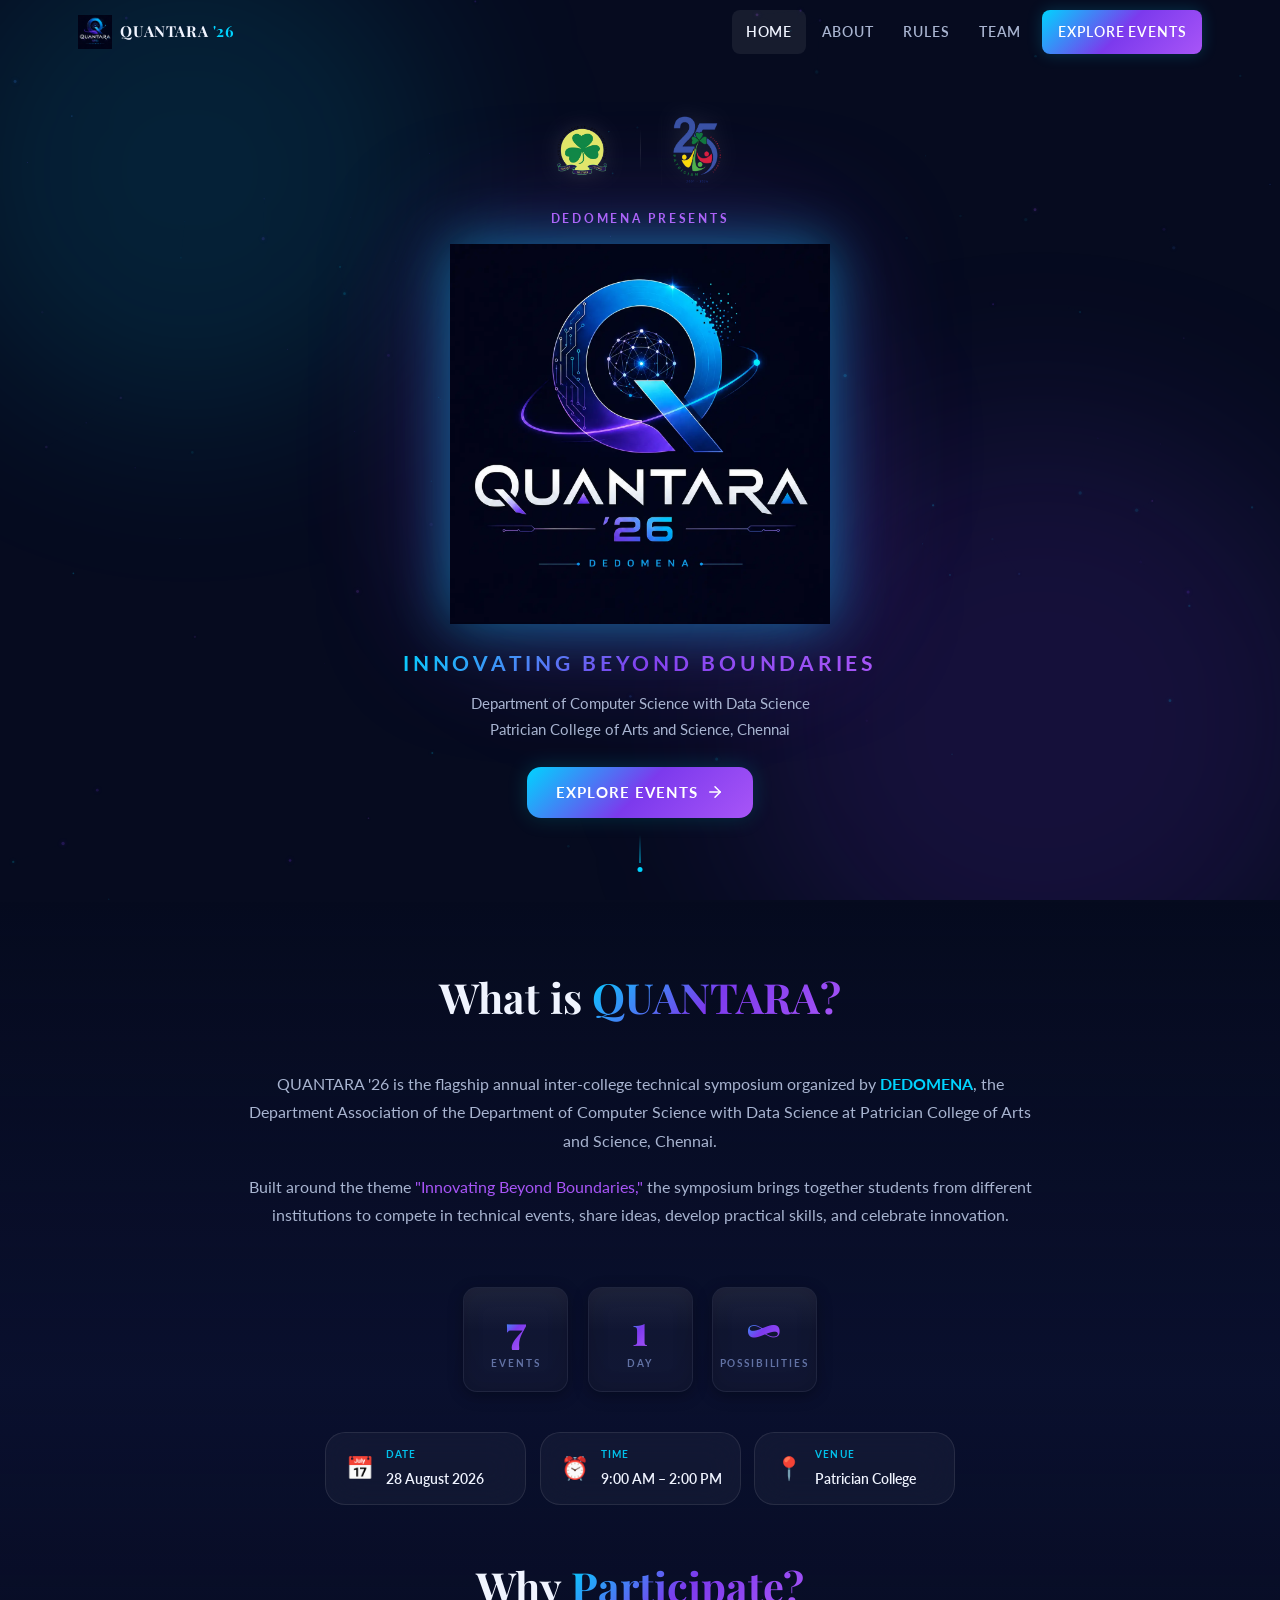
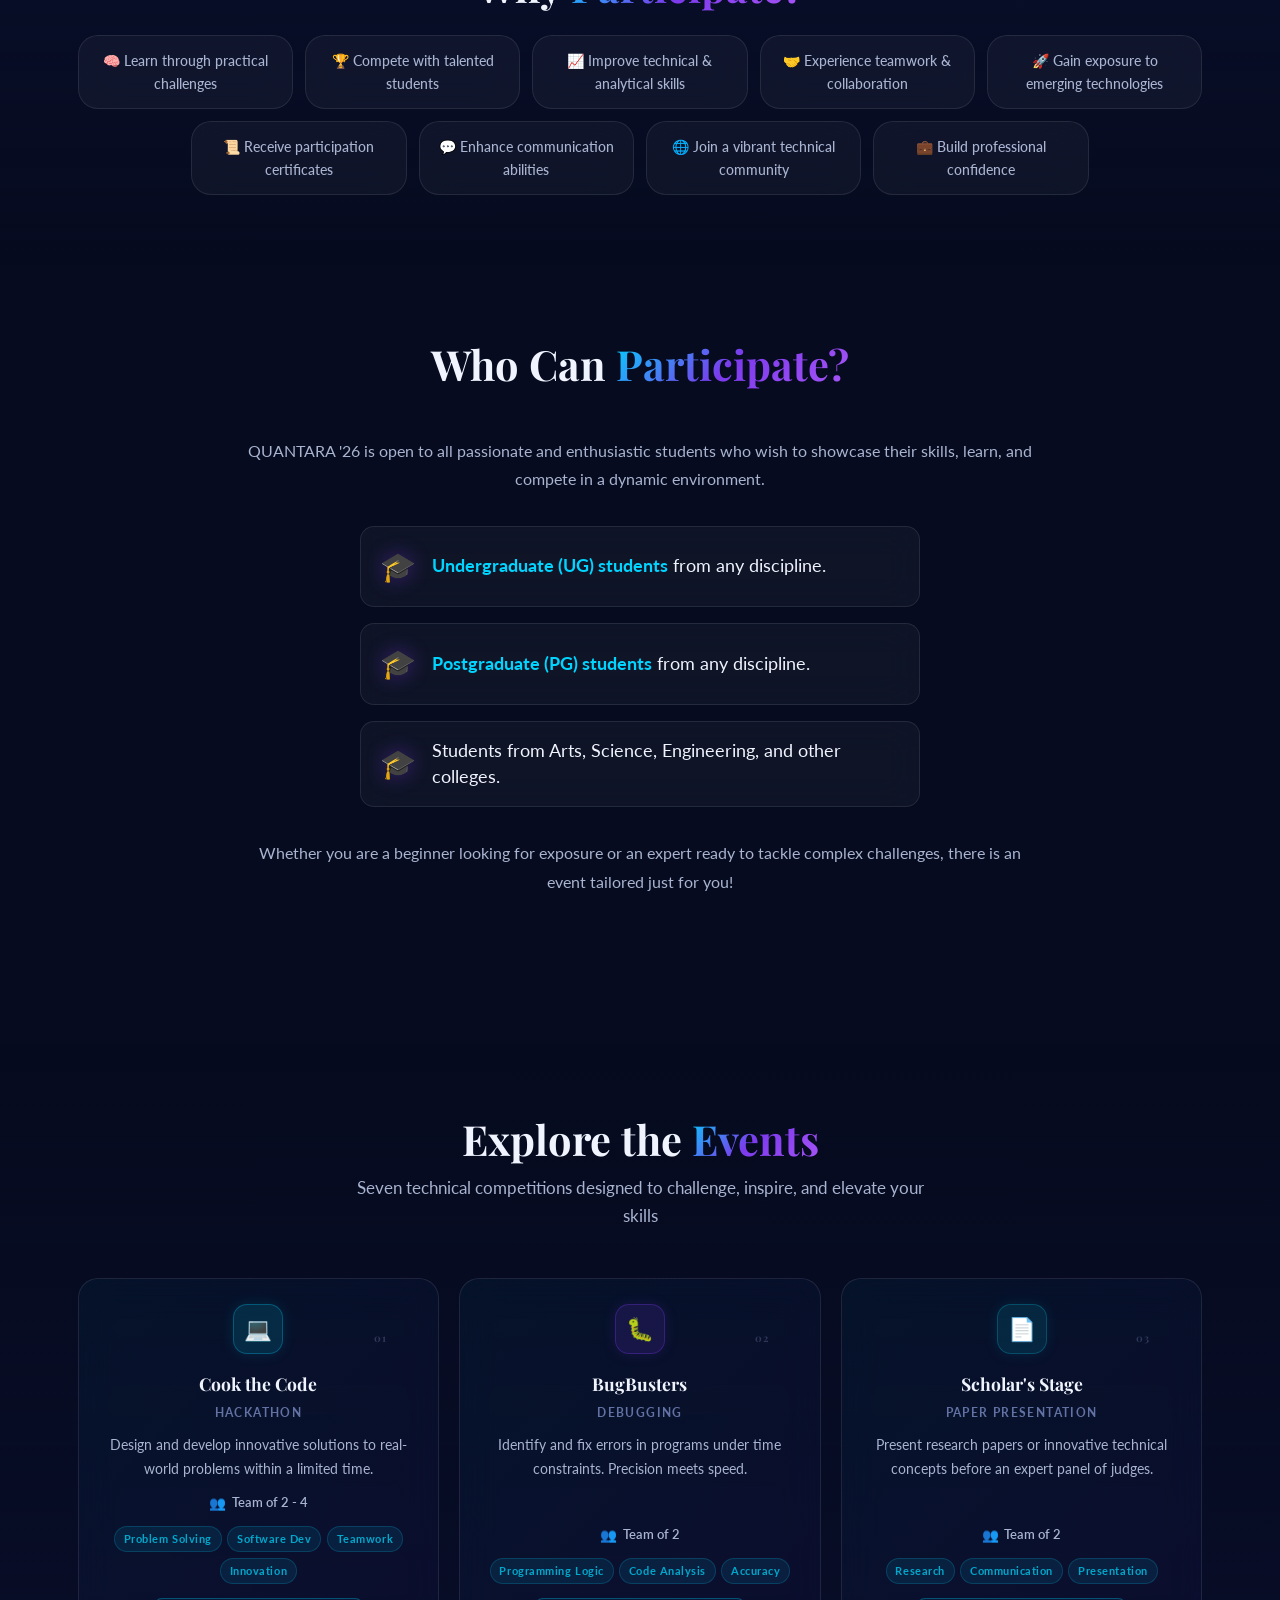
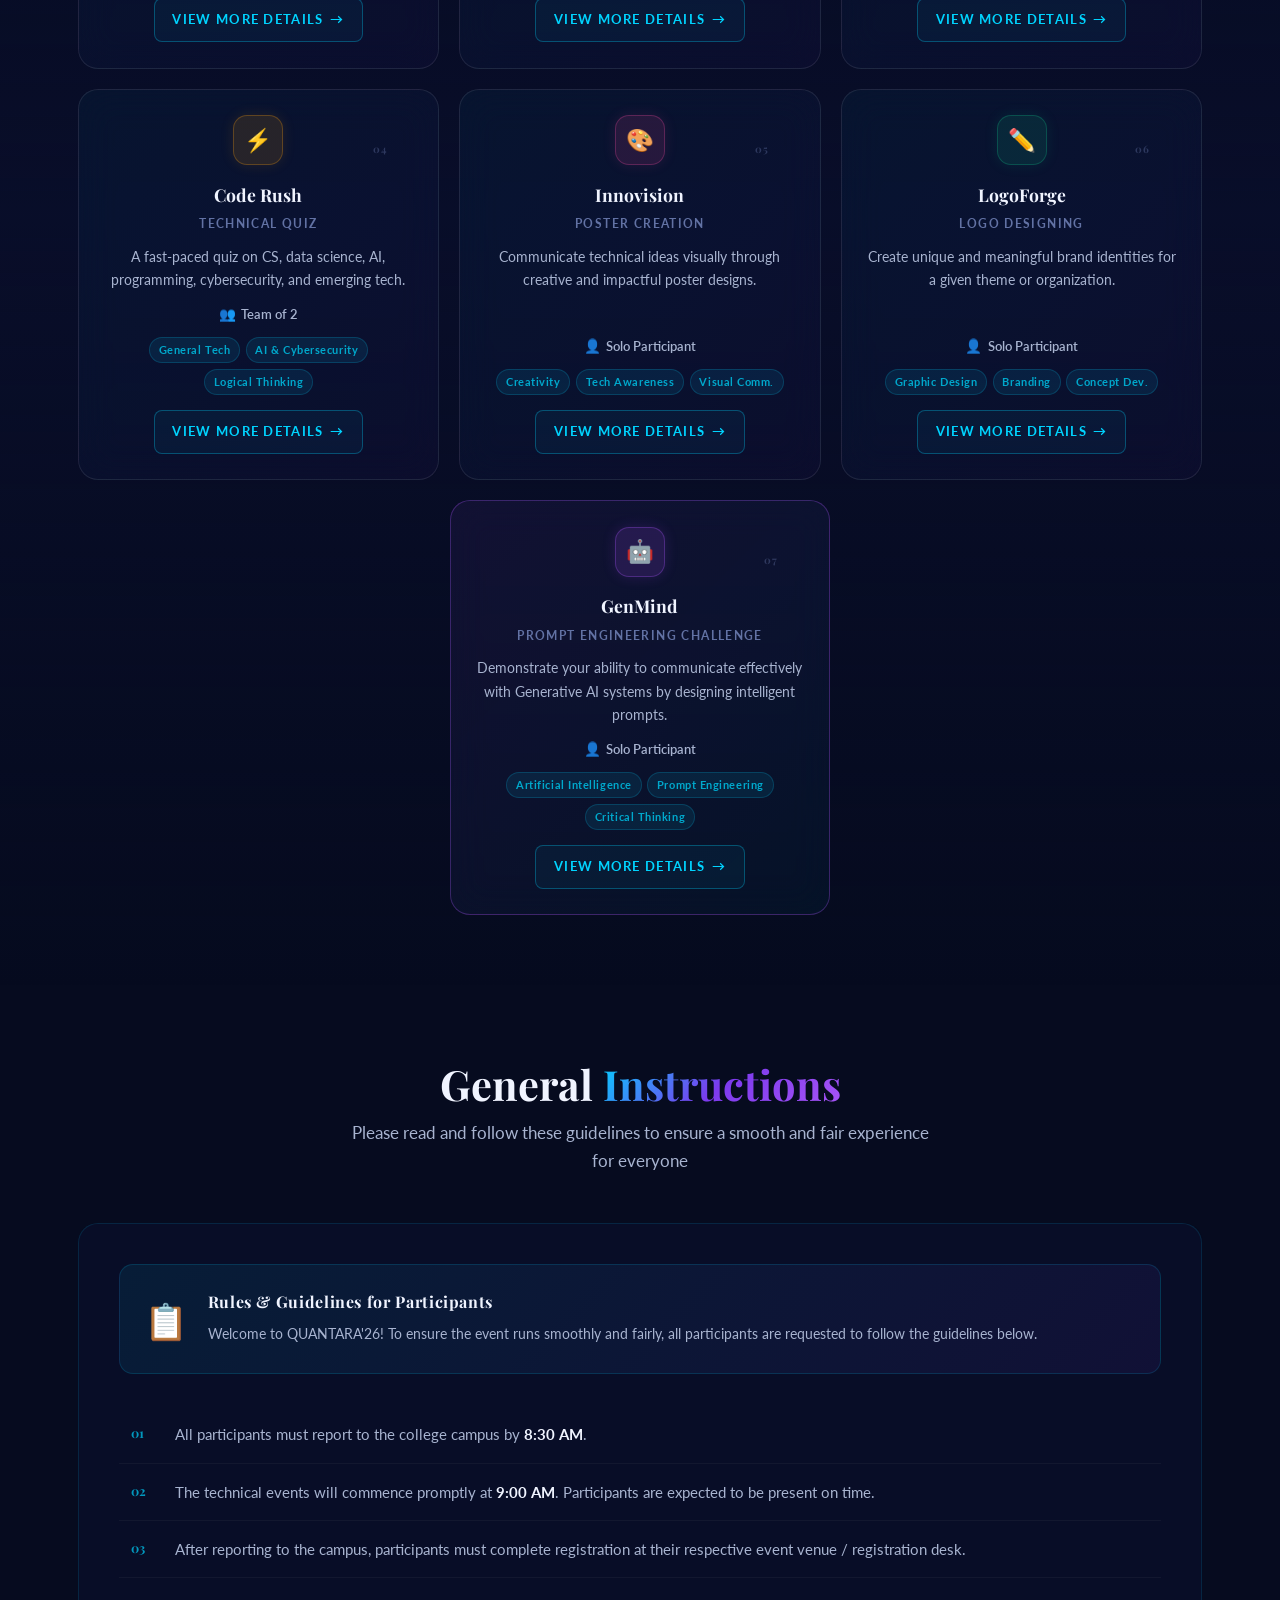
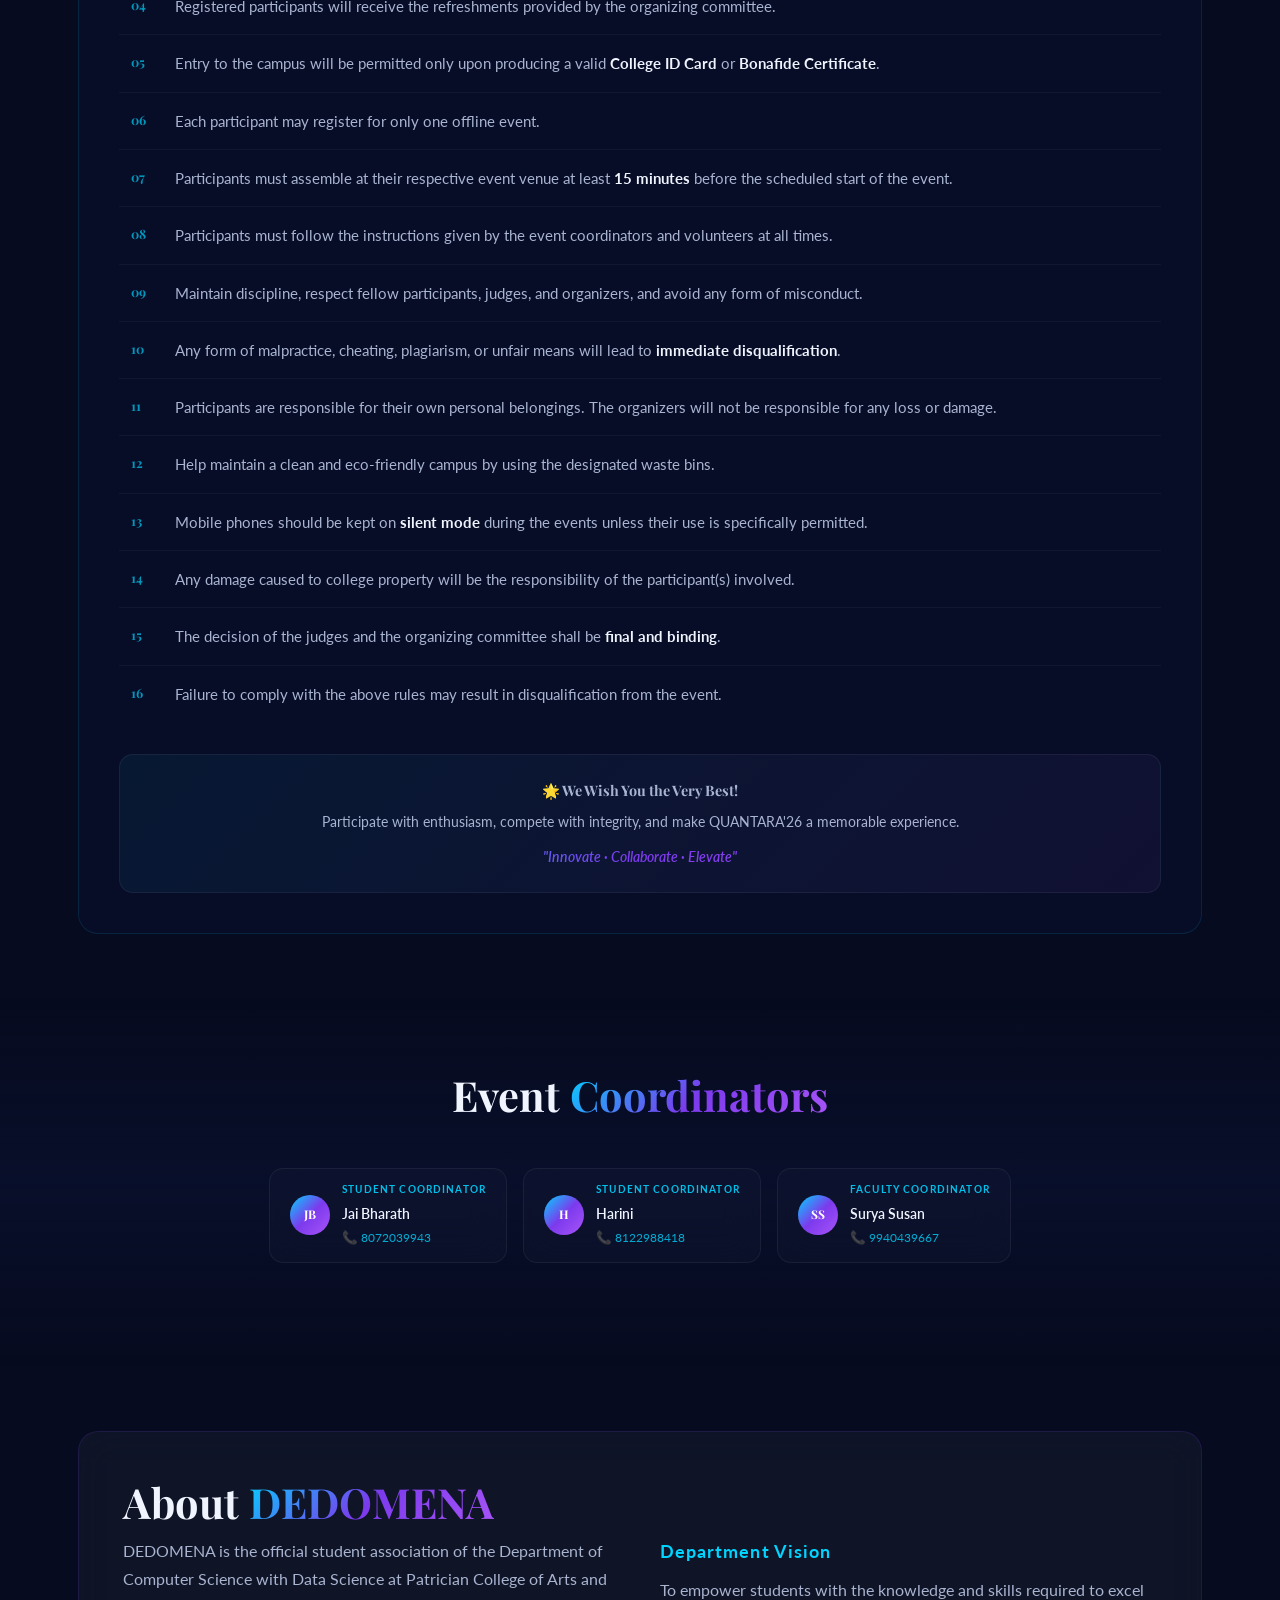
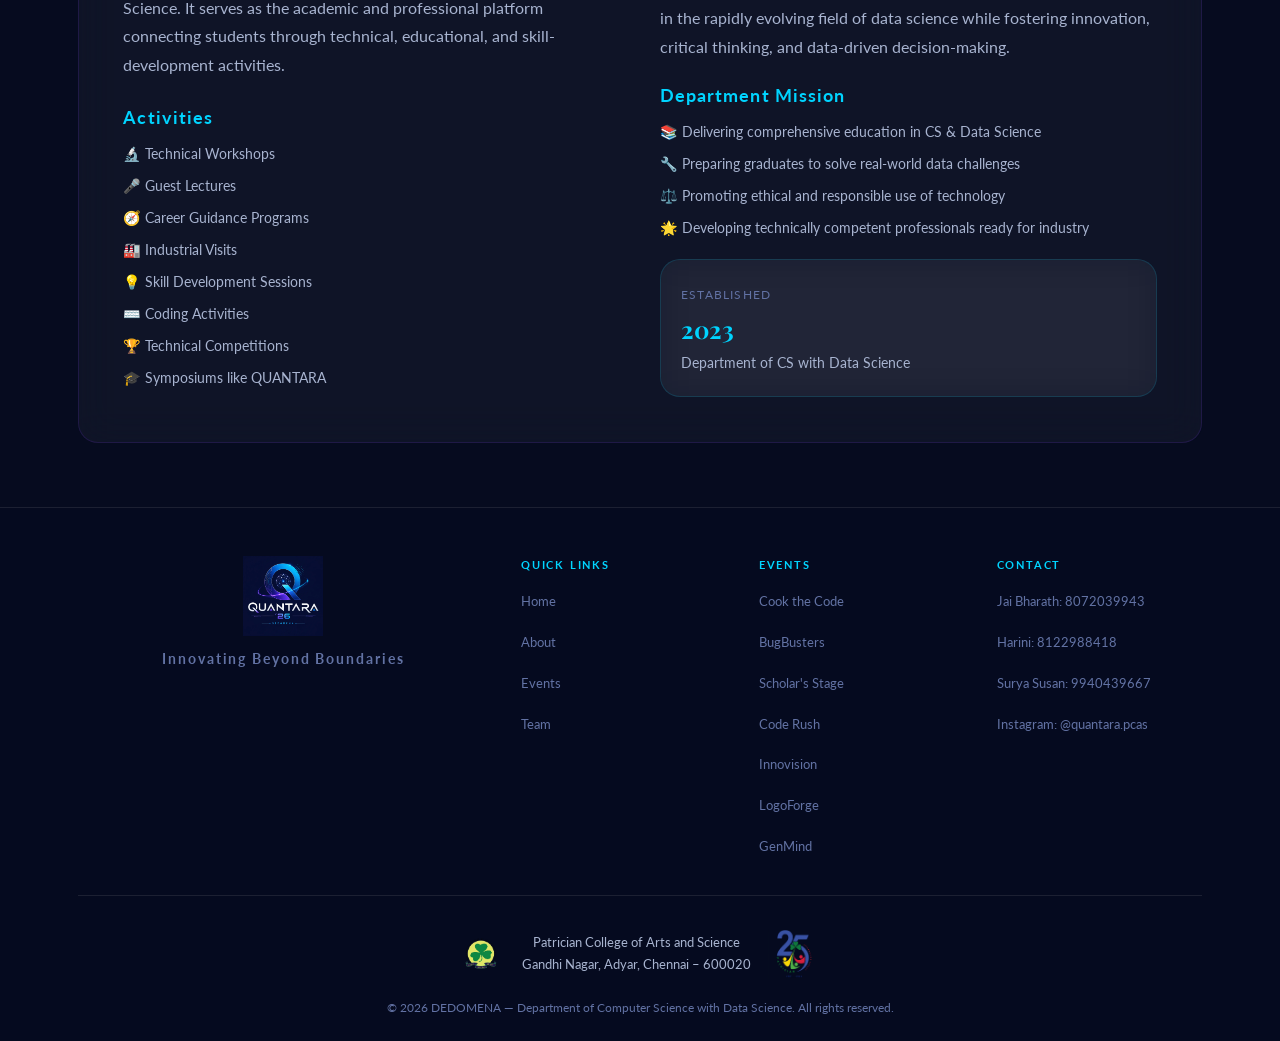
==== index.html @ 06f94eae "title updated" ====
<!DOCTYPE html>
<html lang="en">
<head>
  <meta charset="UTF-8" />
  <meta name="viewport" content="width=device-width, initial-scale=1.0" />
  <meta name="google-site-verification" content="fx8BMz5oez5cr_twXdx6aqCPkj9SNU-4wcla9HkwSNA" />
  <!-- Google tag (gtag.js) -->
  <script async src="https://www.googletagmanager.com/gtag/js?id=G-M27L7E10VC"></script>
  <script>
    window.dataLayer = window.dataLayer || [];
    function gtag(){dataLayer.push(arguments);}
    gtag('js', new Date());
    gtag('config', 'G-M27L7E10VC');
  </script>
  <title>QUANTARA '26 — Inter-College Technical Symposium | 28 Aug 2026 | Patrician College, Chennai</title>
  <meta name="description" content="QUANTARA '26 is the flagship inter-college technical symposium by DEDOMENA, Department of Computer Science with Data Science, Patrician College of Arts and Science. Register for hackathon, debugging, paper presentation, quiz, poster, logo design, and prompt engineering events." />
  <meta name="keywords" content="QUANTARA 26, DEDOMENA, Patrician College, technical symposium, hackathon, inter-college event, Chennai" />
  <meta property="og:title" content="QUANTARA '26 — Inter-College Technical Symposium | 28 Aug 2026, Chennai" />
  <meta property="og:description" content="Join the flagship inter-college technical symposium on 28 August 2026 at Patrician College, Chennai." />
  <link rel="preconnect" href="https://fonts.googleapis.com" />
  <link rel="preconnect" href="https://fonts.gstatic.com" crossorigin />
  <link href="https://fonts.googleapis.com/css2?family=Lato:wght@300;400;700&family=Playfair+Display:wght@400;500;600;700&display=swap" rel="stylesheet" />
  <link rel="icon" type="image/png" href="logos/quantara-logo.png" />
  <link rel="stylesheet" href="style.css" />
</head>
<body>

  <!-- ========== PARTICLE BACKGROUND ========== -->
  <canvas id="particleCanvas"></canvas>

  <!-- ========== NAVIGATION ========== -->
  <nav class="navbar" id="navbar">
    <div class="nav-container">
      <div class="nav-brand">
        <img src="logos/quantara-logo.webp" alt="QUANTARA '26 Logo" class="nav-logo" />
        <span class="nav-title">QUANTARA <span class="accent">'26</span></span>
      </div>
      <ul class="nav-links" id="navLinks">
        <li><a href="#home" class="nav-link active" id="nav-home">Home</a></li>
        <li><a href="#about" class="nav-link" id="nav-about">About</a></li>
        <li><a href="#general-rules" class="nav-link" id="nav-rules">Rules</a></li>
        <li><a href="#coordinators" class="nav-link" id="nav-coordinators">Team</a></li>
        <li><a href="#events" class="nav-link register-btn" id="nav-explore">Explore Events</a></li>
      </ul>
      <button class="hamburger" id="hamburger" aria-label="Toggle menu">
        <span></span><span></span><span></span>
      </button>
    </div>
  </nav>

  <!-- ========== HERO SECTION ========== -->
  <section class="hero" id="home">
    <div class="hero-glow g1" aria-hidden="true"></div>
    <div class="hero-glow g2" aria-hidden="true"></div>
    <div class="hero-glow g3" aria-hidden="true"></div>

    <div class="hero-content">
      <div class="hero-logos">
        <img src="logos/patrician-logo.webp" alt="Patrician College Logo" class="hero-college-logo" />
        <div class="hero-divider-v"></div>
        <img src="logos/25-years.webp" alt="25 Years Celebrating Legacy" class="hero-anni-logo" />
      </div>

      <div class="hero-badge">DEDOMENA presents</div>

      <div class="hero-main-logo">
        <img src="logos/quantara-logo.webp" alt="QUANTARA '26" class="hero-quantara-logo" />
      </div>

      <p class="hero-tagline">Innovating Beyond Boundaries</p>
      <p class="hero-subtitle">Department of Computer Science with Data Science<br />Patrician College of Arts and Science, Chennai</p>

      <div class="hero-countdown" id="heroCountdown">
        <div class="cd-box">
          <span class="cd-val" id="cdDays">00</span>
          <span class="cd-label">Days</span>
        </div>
        <div class="cd-box">
          <span class="cd-val" id="cdHours">00</span>
          <span class="cd-label">Hours</span>
        </div>
        <div class="cd-box">
          <span class="cd-val" id="cdMinutes">00</span>
          <span class="cd-label">Minutes</span>
        </div>
        <div class="cd-box">
          <span class="cd-val" id="cdSeconds">00</span>
          <span class="cd-label">Seconds</span>
        </div>
      </div>

      <div class="hero-actions">
        <a href="#events" class="btn btn-primary" id="explore-events-btn">
          <span>Explore Events</span>
          <svg xmlns="http://www.w3.org/2000/svg" width="18" height="18" viewBox="0 0 24 24" fill="none" stroke="currentColor" stroke-width="2" stroke-linecap="round" stroke-linejoin="round"><path d="M5 12h14"/><path d="m12 5 7 7-7 7"/></svg>
        </a>
      </div>
    </div>

    <div class="scroll-indicator" aria-hidden="true">
      <div class="scroll-line"></div>
      <div class="scroll-dot"></div>
    </div>
  </section>

  <!-- ========== ABOUT SECTION ========== -->
  <section class="section about-section" id="about">
    <div class="container">
      <div class="section-header">

        <h2 class="section-title">What is <span class="gradient-text">QUANTARA?</span></h2>
      </div>

      <div class="about-grid">
        <div class="about-text">
          <p class="about-para">
            QUANTARA '26 is the flagship annual inter-college technical symposium organized by <strong>DEDOMENA</strong>, the Department Association of the Department of Computer Science with Data Science at Patrician College of Arts and Science, Chennai.
          </p>
          <p class="about-para">
            Built around the theme <em>"Innovating Beyond Boundaries,"</em> the symposium brings together students from different institutions to compete in technical events, share ideas, develop practical skills, and celebrate innovation.
          </p>
        </div>

        <!-- Stats — spans full width on desktop, sits between text & cards on mobile -->
        <div class="about-highlights">
          <div class="highlight-item">
            <span class="highlight-number">7</span>
            <span class="highlight-label">Events</span>
          </div>
          <div class="highlight-item">
            <span class="highlight-number">1</span>
            <span class="highlight-label">Day</span>
          </div>
          <div class="highlight-item">
            <span class="highlight-number">∞</span>
            <span class="highlight-label">Possibilities</span>
          </div>
        </div>

        <div class="about-cards">
          <div class="info-card glass-card">
            <div class="info-icon">📅</div>
            <div class="info-content">
              <span class="info-label">Date</span>
              <span class="info-value">28 August 2026</span>
            </div>
          </div>
          <div class="info-card glass-card">
            <div class="info-icon">⏰</div>
            <div class="info-content">
              <span class="info-label">Time</span>
              <span class="info-value">9:00 AM – 2:00 PM</span>
            </div>
          </div>
          <a href="https://maps.google.com/maps?q=Patrician%20College%20of%20Arts%20and%20Science,%20Chennai" target="_blank" rel="noopener noreferrer" class="info-card glass-card" style="text-decoration: none;">
            <div class="info-icon">📍</div>
            <div class="info-content">
              <span class="info-label">Venue</span>
              <span class="info-value">Patrician College</span>
            </div>
          </a>

        </div>
      </div>

      <!-- Why Participate -->

      <div class="why-participate">
        <h3 class="section-title" style="text-align:center;margin-bottom:1.5rem;">Why <span class="gradient-text">Participate?</span></h3>
        <div class="why-grid">
          <div class="why-item glass-card">🧠 Learn through practical challenges</div>
          <div class="why-item glass-card">🏆 Compete with talented students</div>
          <div class="why-item glass-card">📈 Improve technical &amp; analytical skills</div>
          <div class="why-item glass-card">🤝 Experience teamwork &amp; collaboration</div>
          <div class="why-item glass-card">🚀 Gain exposure to emerging technologies</div>
          <div class="why-item glass-card">📜 Receive participation certificates</div>
          <div class="why-item glass-card">💬 Enhance communication abilities</div>
          <div class="why-item glass-card">🌐 Join a vibrant technical community</div>
          <div class="why-item glass-card">💼 Build professional confidence</div>
        </div>
      </div>

    </div>
  </section>

  <!-- ========== ELIGIBILITY SECTION ========== -->
  <section class="section eligibility-section" id="eligibility">
    <div class="container">
      <div class="section-header">
        <h2 class="section-title">Who Can <span class="gradient-text">Participate?</span></h2>
      </div>
      <div class="about-grid">
        <div class="about-text">
          <p class="about-para">
            QUANTARA '26 is open to all passionate and enthusiastic students who wish to showcase their skills, learn, and compete in a dynamic environment.
          </p>
          <div class="eligibility-box-list">
            <div class="glass-card eligibility-box">
              <span class="eligibility-box-icon">🎓</span> 
              <div class="eligibility-box-text"><strong>Undergraduate (UG) students</strong> from any discipline.</div>
            </div>
            <div class="glass-card eligibility-box">
              <span class="eligibility-box-icon">🎓</span> 
              <div class="eligibility-box-text"><strong>Postgraduate (PG) students</strong> from any discipline.</div>
            </div>
            <div class="glass-card eligibility-box">
              <span class="eligibility-box-icon">🎓</span> 
              <div class="eligibility-box-text">Students from Arts, Science, Engineering, and other colleges.</div>
            </div>
          </div>
          <p class="about-para">
            Whether you are a beginner looking for exposure or an expert ready to tackle complex challenges, there is an event tailored just for you!
          </p>
        </div>
      </div>
    </div>
  </section>

  <!-- ========== EVENTS SECTION ========== -->
  <section class="section events-section" id="events">
    <div class="container">
      <div class="section-header">

        <h2 class="section-title">Explore the <span class="gradient-text">Events</span></h2>
        <p class="section-desc">Seven technical competitions designed to challenge, inspire, and elevate your skills</p>
      </div>

      <div class="events-grid">

        <!-- Event 1: Cook the Code -->
        <div class="event-card glass-card" id="event-hackathon">
          <div class="event-card-top">
            <div class="event-icon-wrap" style="background:rgba(0,212,255,0.13);border:1px solid rgba(0,212,255,0.28);box-shadow:0 0 14px rgba(0,212,255,0.12);">
              <span class="event-icon">💻</span>
            </div>
            <div class="event-number">01</div>
          </div>
          <h3 class="event-title">Cook the Code</h3>
          <p class="event-subtitle">Hackathon</p>
          <p class="event-desc">Design and develop innovative solutions to real-world problems within a limited time.</p>
          <div class="event-meta">
            <div class="event-team">
              <span class="meta-icon">👥</span>
              <span>Team of 2 - 4</span>
            </div>
          </div>
          <div class="event-focus">
            <span class="focus-tag">Problem Solving</span>
            <span class="focus-tag">Software Dev</span>
            <span class="focus-tag">Teamwork</span>
            <span class="focus-tag">Innovation</span>
          </div>
          <a href="Events/hackathon.html" class="event-register-btn">
            View more details <span>→</span>
          </a>
        </div>

        <!-- Event 2: BugBusters -->
        <div class="event-card glass-card" id="event-debugging">
          <div class="event-card-top">
            <div class="event-icon-wrap" style="background:rgba(124,58,237,0.15);border:1px solid rgba(124,58,237,0.3);box-shadow:0 0 14px rgba(124,58,237,0.15);">
              <span class="event-icon">🐛</span>
            </div>
            <div class="event-number">02</div>
          </div>
          <h3 class="event-title">BugBusters</h3>
          <p class="event-subtitle">Debugging</p>
          <p class="event-desc">Identify and fix errors in programs under time constraints. Precision meets speed.</p>
          <div class="event-meta">
            <div class="event-team">
              <span class="meta-icon">👥</span>
              <span>Team of 2</span>
            </div>
          </div>
          <div class="event-focus">
            <span class="focus-tag">Programming Logic</span>
            <span class="focus-tag">Code Analysis</span>
            <span class="focus-tag">Accuracy</span>
          </div>
          <a href="Events/debugging.html" class="event-register-btn">
            View more details <span>→</span>
          </a>
        </div>

        <!-- Event 3: Scholar's Stage -->
        <div class="event-card glass-card" id="event-paper">
          <div class="event-card-top">
            <div class="event-icon-wrap" style="background:rgba(6,182,212,0.13);border:1px solid rgba(6,182,212,0.28);box-shadow:0 0 14px rgba(6,182,212,0.12);">
              <span class="event-icon">📄</span>
            </div>
            <div class="event-number">03</div>
          </div>
          <h3 class="event-title">Scholar's Stage</h3>
          <p class="event-subtitle">Paper Presentation</p>
          <p class="event-desc">Present research papers or innovative technical concepts before an expert panel of judges.</p>
          <div class="event-meta">
            <div class="event-team">
              <span class="meta-icon">👥</span>
              <span>Team of 2</span>
            </div>
          </div>
          <div class="event-focus">
            <span class="focus-tag">Research</span>
            <span class="focus-tag">Communication</span>
            <span class="focus-tag">Presentation</span>
          </div>
          <a href="Events/ppt.html" class="event-register-btn">
            View more details <span>→</span>
          </a>
        </div>

        <!-- Event 4: Code Rush -->
        <div class="event-card glass-card" id="event-quiz">
          <div class="event-card-top">
            <div class="event-icon-wrap" style="background:rgba(245,158,11,0.13);border:1px solid rgba(245,158,11,0.28);box-shadow:0 0 14px rgba(245,158,11,0.12);">
              <span class="event-icon">⚡</span>
            </div>
            <div class="event-number">04</div>
          </div>
          <h3 class="event-title">Code Rush</h3>
          <p class="event-subtitle">Technical Quiz</p>
          <p class="event-desc">A fast-paced quiz on CS, data science, AI, programming, cybersecurity, and emerging tech.</p>
          <div class="event-meta">
            <div class="event-team">
              <span class="meta-icon">👥</span>
              <span>Team of 2</span>
            </div>
          </div>
          <div class="event-focus">
            <span class="focus-tag">General Tech</span>
            <span class="focus-tag">AI &amp; Cybersecurity</span>
            <span class="focus-tag">Logical Thinking</span>
          </div>
          <a href="Events/quiz.html" class="event-register-btn">
            View more details <span>→</span>
          </a>
        </div>

        <!-- Event 5: Innovision -->
        <div class="event-card glass-card" id="event-poster">
          <div class="event-card-top">
            <div class="event-icon-wrap" style="background:rgba(236,72,153,0.13);border:1px solid rgba(236,72,153,0.28);box-shadow:0 0 14px rgba(236,72,153,0.12);">
              <span class="event-icon">🎨</span>
            </div>
            <div class="event-number">05</div>
          </div>
          <h3 class="event-title">Innovision</h3>
          <p class="event-subtitle">Poster Creation</p>
          <p class="event-desc">Communicate technical ideas visually through creative and impactful poster designs.</p>
          <div class="event-meta">
            <div class="event-team">
              <span class="meta-icon">👤</span>
              <span>Solo Participant</span>
            </div>
          </div>
          <div class="event-focus">
            <span class="focus-tag">Creativity</span>
            <span class="focus-tag">Tech Awareness</span>
            <span class="focus-tag">Visual Comm.</span>
          </div>
          <a href="Events/postercreation.html" class="event-register-btn">
            View more details <span>→</span>
          </a>
        </div>

        <!-- Event 6: LogoForge -->
        <div class="event-card glass-card" id="event-logo">
          <div class="event-card-top">
            <div class="event-icon-wrap" style="background:rgba(16,185,129,0.13);border:1px solid rgba(16,185,129,0.28);box-shadow:0 0 14px rgba(16,185,129,0.12);">
              <span class="event-icon">✏️</span>
            </div>
            <div class="event-number">06</div>
          </div>
          <h3 class="event-title">LogoForge</h3>
          <p class="event-subtitle">Logo Designing</p>
          <p class="event-desc">Create unique and meaningful brand identities for a given theme or organization.</p>
          <div class="event-meta">
            <div class="event-team">
              <span class="meta-icon">👤</span>
              <span>Solo Participant</span>
            </div>
          </div>
          <div class="event-focus">
            <span class="focus-tag">Graphic Design</span>
            <span class="focus-tag">Branding</span>
            <span class="focus-tag">Concept Dev.</span>
          </div>
          <a href="Events/logocreation.html" class="event-register-btn">
            View more details <span>→</span>
          </a>
        </div>

        <!-- Event 7: GenMind -->
        <div class="event-card glass-card event-card--featured" id="event-genmind">
          <div class="event-card-top">
            <div class="event-icon-wrap" style="background:rgba(168,85,247,0.15);border:1px solid rgba(168,85,247,0.3);box-shadow:0 0 14px rgba(168,85,247,0.15);">
              <span class="event-icon">🤖</span>
            </div>
            <div class="event-number">07</div>
          </div>
          <h3 class="event-title">GenMind</h3>
          <p class="event-subtitle">Prompt Engineering Challenge</p>
          <p class="event-desc">Demonstrate your ability to communicate effectively with Generative AI systems by designing intelligent prompts.</p>
          <div class="event-meta">
            <div class="event-team">
              <span class="meta-icon">👤</span>
              <span>Solo Participant</span>
            </div>
          </div>
          <div class="event-focus">
            <span class="focus-tag">Artificial Intelligence</span>
            <span class="focus-tag">Prompt Engineering</span>
            <span class="focus-tag">Critical Thinking</span>
          </div>
          <a href="Events/promptengineering.html" class="event-register-btn">
            View more details <span>→</span>
          </a>
        </div>

      </div>
    </div>
  </section>



  <!-- ========== GENERAL INSTRUCTIONS ========== -->
  <section class="section general-rules-section" id="general-rules">
    <div class="container">
      <div class="section-header">
        <h2 class="section-title">General <span class="gradient-text">Instructions</span></h2>
        <p class="section-desc">Please read and follow these guidelines to ensure a smooth and fair experience for everyone</p>
      </div>

      <div class="rules-wrapper glass-card">
        <div class="rules-banner">
          <span class="rules-banner-icon">📋</span>
          <div>
            <h3>Rules &amp; Guidelines for Participants</h3>
            <p>Welcome to QUANTARA'26! To ensure the event runs smoothly and fairly, all participants are requested to follow the guidelines below.</p>
          </div>
        </div>

        <ol class="rules-list">
          <li>All participants must report to the college campus by <strong>8:30 AM</strong>.</li>
          <li>The technical events will commence promptly at <strong>9:00 AM</strong>. Participants are expected to be present on time.</li>
          <li>After reporting to the campus, participants must complete registration at their respective event venue / registration desk.</li>
          <li>Registered participants will receive the refreshments provided by the organizing committee.</li>
          <li>Entry to the campus will be permitted only upon producing a valid <strong>College ID Card</strong> or <strong>Bonafide Certificate</strong>.</li>
          <li>Each participant may register for only one offline event.</li>
          <li>Participants must assemble at their respective event venue at least <strong>15 minutes</strong> before the scheduled start of the event.</li>
          <li>Participants must follow the instructions given by the event coordinators and volunteers at all times.</li>
          <li>Maintain discipline, respect fellow participants, judges, and organizers, and avoid any form of misconduct.</li>
          <li>Any form of malpractice, cheating, plagiarism, or unfair means will lead to <strong>immediate disqualification</strong>.</li>
          <li>Participants are responsible for their own personal belongings. The organizers will not be responsible for any loss or damage.</li>
          <li>Help maintain a clean and eco-friendly campus by using the designated waste bins.</li>
          <li>Mobile phones should be kept on <strong>silent mode</strong> during the events unless their use is specifically permitted.</li>
          <li>Any damage caused to college property will be the responsibility of the participant(s) involved.</li>
          <li>The decision of the judges and the organizing committee shall be <strong>final and binding</strong>.</li>
          <li>Failure to comply with the above rules may result in disqualification from the event.</li>
        </ol>

        <div class="rules-footer-note">
          <p class="rules-wish">🌟 We Wish You the Very Best!</p>
          <p>Participate with enthusiasm, compete with integrity, and make QUANTARA'26 a memorable experience.</p>
          <p class="rules-motto"><em>"Innovate · Collaborate · Elevate"</em></p>
        </div>
      </div>
    </div>
  </section>

  <!-- ========== COORDINATORS SECTION ========== -->
  <section class="section coordinators-section" id="coordinators">
    <div class="container">
      <div class="section-header">

        <h2 class="section-title">Event <span class="gradient-text">Coordinators</span></h2>
      </div>

      <div class="coord-strip" style="margin-bottom: 2rem;">
        <div class="coord-chip glass-card" id="coord-student">
          <div class="cc-avatar">JB</div>
          <div class="cc-info">
            <span class="cc-role">Student Coordinator</span>
            <span class="cc-name">Jai Bharath</span>
            <a href="tel:8072039943" class="cc-phone">📞 8072039943</a>
          </div>
        </div>
        <div class="coord-chip glass-card" id="coord-student-2">
          <div class="cc-avatar">H</div>
          <div class="cc-info">
            <span class="cc-role">Student Coordinator</span>
            <span class="cc-name">Harini</span>
            <a href="tel:8122988418" class="cc-phone">📞 8122988418</a>
          </div>
        </div>
        <div class="coord-chip glass-card" id="coord-faculty">
          <div class="cc-avatar">SS</div>
          <div class="cc-info">
            <span class="cc-role">Faculty Coordinator</span>
            <span class="cc-name">Surya Susan</span>
            <a href="tel:9940439667" class="cc-phone">📞 9940439667</a>
          </div>
        </div>
      </div>


    </div>
  </section>

  <!-- ========== ABOUT DEDOMENA ========== -->
  <section class="section dedomena-section" id="dedomena">
    <div class="container">
      <div class="dedomena-wrap glass-card">
        <div class="dedomena-left">

          <h2 class="section-title">About <span class="gradient-text">DEDOMENA</span></h2>
          <p class="about-para">DEDOMENA is the official student association of the Department of Computer Science with Data Science at Patrician College of Arts and Science. It serves as the academic and professional platform connecting students through technical, educational, and skill-development activities.</p>

          <h3 class="sub-section-title" style="margin-top: 1.5rem;">Activities</h3>
          <ul class="dedomena-list">
            <li>🔬 Technical Workshops</li>
            <li>🎤 Guest Lectures</li>
            <li>🧭 Career Guidance Programs</li>
            <li>🏭 Industrial Visits</li>
            <li>💡 Skill Development Sessions</li>
            <li>⌨️ Coding Activities</li>
            <li>🏆 Technical Competitions</li>
            <li>🎓 Symposiums like QUANTARA</li>
          </ul>
        </div>
        <div class="dedomena-right">
          <div class="dedomena-block">
            <h3 class="sub-section-title">Department Vision</h3>
            <p class="about-para">To empower students with the knowledge and skills required to excel in the rapidly evolving field of data science while fostering innovation, critical thinking, and data-driven decision-making.</p>
          </div>

          <div class="dedomena-block">
            <h3 class="sub-section-title">Department Mission</h3>
            <ul class="dedomena-list">
              <li>📚 Delivering comprehensive education in CS &amp; Data Science</li>
              <li>🔧 Preparing graduates to solve real-world data challenges</li>
              <li>⚖️ Promoting ethical and responsible use of technology</li>
              <li>🌟 Developing technically competent professionals ready for industry</li>
            </ul>
          </div>

          <div class="dept-established glass-card">
            <span style="font-size: 0.75rem; color: var(--text-muted); text-transform: uppercase; letter-spacing: 0.1em;">Established</span>
            <span class="dept-year">2023</span>
            <span style="font-size: 0.85rem; color: var(--text-secondary);">Department of CS with Data Science</span>
          </div>
        </div>
      </div>
    </div>
  </section>

  <!-- ========== FOOTER ========== -->
  <footer class="footer">
    <div class="container">
      <div class="footer-top">
        <div class="footer-brand">
          <img src="logos/quantara-logo.webp" alt="QUANTARA '26" class="footer-logo" />
          <p class="footer-tagline"><b>Innovating Beyond Boundaries</b></p>
        </div>
        <div class="footer-links-col">
          <h4>Quick Links</h4>
          <a href="#home">Home</a>
          <a href="#about">About</a>
          <a href="#events">Events</a>
          <a href="#coordinators">Team</a>

        </div>
        <div class="footer-links-col">
          <h4>Events</h4>
          <a href="Events/hackathon.html">Cook the Code</a>
          <a href="Events/debugging.html">BugBusters</a>
          <a href="Events/ppt.html">Scholar's Stage</a>
          <a href="Events/quiz.html">Code Rush</a>
          <a href="Events/postercreation.html">Innovision</a>
          <a href="Events/logocreation.html">LogoForge</a>
          <a href="Events/promptengineering.html">GenMind</a>
        </div>
        <div class="footer-links-col">
          <h4>Contact</h4>
          <a href="tel:8072039943">Jai Bharath: 8072039943</a>
          <a href="tel:8122988418">Harini: 8122988418</a>
          <a href="tel:9940439667">Surya Susan: 9940439667</a>
          <a href="https://www.instagram.com/quantara.pcas?igsh=Y3Rwamh5ZWlzMXpl" target="_blank" rel="noopener noreferrer">Instagram: @quantara.pcas</a>
        </div>
      </div>
      <div class="footer-bottom">
        <div class="footer-college">
          <img src="logos/patrician-logo.webp" alt="Patrician College" class="footer-college-logo" />
          <div>
            <p>Patrician College of Arts and Science</p>
            <p>Gandhi Nagar, Adyar, Chennai – 600020</p>
          </div>
          <img src="logos/25-years.webp" alt="25 Years Celebrating Legacy" class="footer-anni-logo" />
        </div>
        <p class="footer-copy">© 2026 DEDOMENA — Department of Computer Science with Data Science. All rights reserved.</p>
      </div>
    </div>
  </footer>

  <script src="script.js"></script>
</body>
</html>
---- style.css ----
/* =============================================
   QUANTARA '26 — Style Sheet (Polished v2)
   Mobile-first, fully responsive
   ============================================= */

/* ---- Custom Properties ---- */
:root {
  --bg-deep:        #060b1f;
  --bg-base:        #0a0f2e;
  --bg-surface:     #0f1640;

  --cyan:           #00d4ff;
  --cyan-dim:       #00a8cc;
  --purple:         #7c3aed;
  --violet:         #a855f7;

  --text-primary:   #f0f4ff;
  --text-secondary: #a8b4d0;
  --text-muted:     #6272a4;

  --glass-bg:       rgba(255,255,255,0.04);
  --glass-border:   rgba(255,255,255,0.09);
  --glass-hover:    rgba(255,255,255,0.08);

  --gradient-brand: linear-gradient(135deg,#00d4ff 0%,#7c3aed 50%,#a855f7 100%);

  --shadow-cyan:    0 0 40px rgba(0,212,255,0.15);
  --shadow-purple:  0 0 40px rgba(124,58,237,0.2);
  --shadow-card:    0 8px 32px rgba(0,0,0,0.45);

  --font-heading: 'Playfair Display', serif;
  --font-sub:     'Lato', sans-serif;
  --font-body:    'Lato', sans-serif;

  --radius-sm:  8px;
  --radius-md:  14px;
  --radius-lg:  20px;
  --radius-xl:  28px;

  --ease:       cubic-bezier(0.4,0,0.2,1);
  --t-fast:     0.2s;
  --t-base:     0.3s;
  --t-slow:     0.45s;

  --nav-h: 64px;
  --side-pad: 1.1rem;
}

/* ============================================
   RESET & BASE
   ============================================ */
*,*::before,*::after{box-sizing:border-box;margin:0;padding:0}
html{scroll-behavior:smooth;-webkit-text-size-adjust:100%;text-size-adjust:100%}
body{
  font-family:var(--font-body);
  background:var(--bg-deep);
  color:var(--text-primary);
  line-height:1.65;
  overflow-x:hidden;
  -webkit-font-smoothing:antialiased;
  -moz-osx-font-smoothing:grayscale;
}
a{color:inherit;text-decoration:none}
img{max-width:100%;display:block;height:auto}
ul{list-style:none}
button{font-family:inherit;cursor:pointer}

/* Scrollbar */
::-webkit-scrollbar{width:5px}
::-webkit-scrollbar-track{background:var(--bg-base)}
::-webkit-scrollbar-thumb{background:var(--purple);border-radius:3px}

/* Particle Canvas */
#particleCanvas{
  position:fixed;inset:0;z-index:0;
  pointer-events:none;opacity:0.45;
}

/* ============================================
   UTILITIES
   ============================================ */
.container{
  width:100%;max-width:1160px;
  margin:0 auto;
  padding:0 var(--side-pad);
}

.section{
  position:relative;z-index:1;
  padding:4.5rem 0;
}

.gradient-text{
  background:var(--gradient-brand);
  -webkit-background-clip:text;
  -webkit-text-fill-color:transparent;
  background-clip:text;
}

.glass-card{
  background:var(--glass-bg);
  border:1px solid var(--glass-border);
  backdrop-filter:blur(18px);
  -webkit-backdrop-filter:blur(18px);
  border-radius:var(--radius-lg);
  transition:transform var(--t-base) var(--ease),
             border-color var(--t-base) var(--ease),
             box-shadow var(--t-base) var(--ease),
             background var(--t-base) var(--ease);
  /* Fallback for browsers without backdrop-filter */
  background:rgba(15,22,64,0.65);
}

@supports(backdrop-filter:blur(1px)){
  .glass-card{background:var(--glass-bg)}
}

.glass-card:hover{
  background:var(--glass-hover);
  border-color:rgba(0,212,255,0.22);
  transform:translateY(-4px);
  box-shadow:var(--shadow-cyan),var(--shadow-card);
}

/* Section header */
.section-header{text-align:center;margin-bottom:3rem}

.section-tag{
  display:inline-flex;align-items:center;
  font-family:var(--font-sub);
  font-size:0.72rem;font-weight:700;
  letter-spacing:0.2em;text-transform:uppercase;
  color:var(--cyan);
  border:1px solid rgba(0,212,255,0.3);
  padding:0.3rem 1rem;border-radius:100px;
  margin-bottom:0.85rem;
  background:rgba(0,212,255,0.06);
}

.section-title{
  font-family:var(--font-heading);
  font-size:clamp(1.6rem,5vw,2.6rem);
  font-weight:700;line-height:1.2;
  margin-bottom:0.65rem;
}

.section-desc{
  font-size:clamp(0.9rem,2.5vw,1.05rem);
  color:var(--text-secondary);
  max-width:580px;margin:0 auto;
}

.sub-section-title{
  font-family:var(--font-sub);
  font-size:1.1rem;font-weight:700;
  letter-spacing:0.06em;color:var(--cyan);
  margin-bottom:0.6rem;
}

/* ============================================
   BUTTONS
   ============================================ */
.btn{
  display:inline-flex;align-items:center;gap:0.5rem;
  font-family:var(--font-sub);font-size:0.95rem;
  font-weight:700;letter-spacing:0.07em;
  padding:0.8rem 1.8rem;
  border-radius:var(--radius-md);
  border:none;cursor:pointer;
  text-transform:uppercase;
  transition:transform var(--t-fast) var(--ease),
             box-shadow var(--t-base) var(--ease);
  /* Ensure min tap target */
  min-height:48px;
  white-space:nowrap;
}
.btn svg{flex-shrink:0}

.btn-primary{
  background:var(--gradient-brand);
  color:#fff;
  box-shadow:0 0 20px rgba(0,212,255,0.2),0 4px 15px rgba(0,0,0,0.3);
}
.btn-primary:hover{
  transform:translateY(-2px) scale(1.02);
  box-shadow:0 0 35px rgba(0,212,255,0.4),0 6px 20px rgba(0,0,0,0.4);
}
.btn-primary:active{transform:scale(0.98)}

.btn-secondary{
  background:transparent;
  color:var(--text-primary);
  border:1px solid var(--glass-border);
  backdrop-filter:blur(8px);
}
.btn-secondary:hover{
  border-color:rgba(0,212,255,0.5);
  background:rgba(0,212,255,0.08);
  transform:translateY(-2px);
}
.btn-secondary:active{transform:scale(0.98)}

/* ============================================
   NAVIGATION
   ============================================ */
.navbar{
  position:fixed;top:0;left:0;right:0;
  z-index:1000;
  height:var(--nav-h);
  transition:background var(--t-slow) var(--ease),
             border-color var(--t-slow) var(--ease),
             box-shadow var(--t-slow) var(--ease);
}
.navbar.scrolled{
  background:rgba(6,11,31,0.94);
  backdrop-filter:blur(22px);
  -webkit-backdrop-filter:blur(22px);
  border-bottom:1px solid var(--glass-border);
  box-shadow:0 4px 30px rgba(0,0,0,0.4);
}

.nav-container{
  max-width:1160px;margin:0 auto;
  padding:0 var(--side-pad);
  height:100%;
  display:flex;align-items:center;justify-content:space-between;
}

.nav-brand{display:flex;align-items:center;gap:0.55rem;flex-shrink:0}
.nav-logo{width:34px;height:34px;object-fit:contain;mix-blend-mode:screen}
.nav-title{
  font-family:var(--font-heading);
  font-size:0.95rem;font-weight:700;
  letter-spacing:0.04em;
  white-space:nowrap;
}
.nav-title .accent{color:var(--cyan)}

/* Desktop nav links */
.nav-links{
  display:flex;align-items:center;gap:0.15rem;
}

.nav-link{
  font-family:var(--font-sub);
  font-size:0.85rem;font-weight:600;
  letter-spacing:0.06em;text-transform:uppercase;
  padding:0.45rem 0.85rem;border-radius:var(--radius-sm);
  color:var(--text-secondary);
  transition:color var(--t-fast) var(--ease),
             background var(--t-fast) var(--ease);
  min-height:44px;display:flex;align-items:center;
}
.nav-link:hover,.nav-link.active{
  color:var(--text-primary);
  background:rgba(255,255,255,0.07);
}

.nav-link.register-btn{
  background:var(--gradient-brand);
  color:#fff;
  padding:0.45rem 1rem;
  border-radius:var(--radius-sm);
  box-shadow:0 0 16px rgba(0,212,255,0.2);
  margin-left:0.3rem;
}
.nav-link.register-btn:hover{
  transform:translateY(-1px);
  box-shadow:0 0 24px rgba(0,212,255,0.35);
  background:var(--gradient-brand);
  color:#fff;
}

/* Hamburger */
.hamburger{
  display:none;
  flex-direction:column;gap:5px;
  background:none;border:none;padding:8px;
  border-radius:var(--radius-sm);
  min-width:44px;min-height:44px;
  align-items:center;justify-content:center;
}
.hamburger span{
  display:block;width:22px;height:2px;
  background:var(--text-primary);
  border-radius:2px;
  transition:transform var(--t-base) var(--ease),opacity var(--t-fast) var(--ease);
}
.hamburger.open span:nth-child(1){transform:translateY(7px) rotate(45deg)}
.hamburger.open span:nth-child(2){opacity:0;transform:scaleX(0)}
.hamburger.open span:nth-child(3){transform:translateY(-7px) rotate(-45deg)}

/* ============================================
   HERO
   ============================================ */
.hero{
  position:relative;z-index:1;
  min-height:100svh;
  display:flex;align-items:center;justify-content:center;
  text-align:center;
  padding:calc(var(--nav-h) + 2rem) var(--side-pad) 4rem;
  overflow:hidden;
}

/* Ambient glow blobs */
.hero-glow{
  position:absolute;border-radius:50%;
  filter:blur(90px);pointer-events:none;
  animation:glowPulse 8s ease-in-out infinite alternate;
}
.hero-glow.g1{width:clamp(280px,50vw,500px);height:clamp(280px,50vw,500px);background:rgba(0,212,255,0.11);top:-80px;left:-60px;animation-delay:0s}
.hero-glow.g2{width:clamp(300px,55vw,600px);height:clamp(300px,55vw,600px);background:rgba(124,58,237,0.13);bottom:-120px;right:-60px;animation-delay:2.5s}
.hero-glow.g3{width:clamp(200px,35vw,380px);height:clamp(200px,35vw,380px);background:rgba(168,85,247,0.08);top:50%;left:50%;transform:translate(-50%,-50%);animation-delay:5s}

@keyframes glowPulse{
  0%{opacity:0.5;transform:scale(1)}
  100%{opacity:1;transform:scale(1.18)}
}
/* Override translate for g3 */
.hero-glow.g3{animation:glowPulse3 8s ease-in-out infinite alternate}
@keyframes glowPulse3{
  0%{opacity:0.5;transform:translate(-50%,-50%) scale(1)}
  100%{opacity:1;transform:translate(-50%,-50%) scale(1.18)}
}

.hero-content{
  position:relative;z-index:2;
  max-width:800px;
  animation:heroFadeIn 0.9s ease-out both;
}
@keyframes heroFadeIn{from{opacity:0;transform:translateY(28px)}to{opacity:1;transform:translateY(0)}}

/* College logos row */
.hero-logos{
  display:flex;align-items:center;justify-content:center;
  gap:1.25rem;margin-bottom:1.4rem;
}
.hero-college-logo{
  width:clamp(52px,8vw,72px);height:clamp(52px,8vw,72px);
  object-fit:contain;
  filter:drop-shadow(0 0 10px rgba(255,255,255,0.12));
}
.hero-anni-logo{
  width:clamp(52px,8vw,72px);height:clamp(52px,8vw,72px);
  object-fit:contain;
  filter:drop-shadow(0 0 10px rgba(255,255,255,0.12));
}
.hero-divider-v{
  width:1px;height:42px;
  background:linear-gradient(to bottom,transparent,var(--glass-border),transparent);
  flex-shrink:0;
}

.hero-badge{
  font-family:var(--font-sub);
  font-size:0.78rem;font-weight:700;
  letter-spacing:0.22em;text-transform:uppercase;
  color:var(--violet);margin-bottom:0.9rem;
  display:block;
}

/* Main logo — remove the box by using object-fit contain on a transparent bg */
.hero-main-logo{
  margin:0 auto 1.4rem;
  width:clamp(200px,48vw,380px);
}
.hero-quantara-logo{
  width:100%;height:auto;
  mix-blend-mode:screen;
  filter:drop-shadow(0 0 28px rgba(0,212,255,0.45)) drop-shadow(0 0 60px rgba(124,58,237,0.3));
  animation:logoFloat 5.5s ease-in-out infinite;
}
@keyframes logoFloat{0%,100%{transform:translateY(0)}50%{transform:translateY(-10px)}}

.hero-tagline{
  font-family:var(--font-sub);
  font-size:clamp(0.85rem,2.5vw,1.3rem);
  font-weight:700;letter-spacing:0.18em;text-transform:uppercase;
  background:var(--gradient-brand);
  -webkit-background-clip:text;-webkit-text-fill-color:transparent;background-clip:text;
  margin-bottom:0.7rem;
}
.hero-subtitle{
  font-size:clamp(0.82rem,2vw,0.95rem);
  color:var(--text-secondary);
  margin-bottom:1.5rem;line-height:1.7;
}

.hero-countdown{
  display:flex;gap:1rem;
  justify-content:center;
  margin-bottom:2.5rem;
}
.cd-box{
  display:flex;flex-direction:column;align-items:center;justify-content:center;
  gap:0.3rem;
  width:clamp(75px, 18vw, 95px);
  height:clamp(75px, 18vw, 95px);
  background:rgba(255,255,255,0.03);
  border:1px solid rgba(255,255,255,0.06);
  border-radius:14px;
  box-shadow:inset 0 0 20px rgba(0,0,0,0.2), 0 4px 15px rgba(0,0,0,0.3);
  position:relative;
  overflow:hidden;
}
.cd-box::before{
  content:'';
  position:absolute;
  top:0;left:0;right:0;height:40%;
  background:linear-gradient(to bottom, rgba(255,255,255,0.06), transparent);
  pointer-events:none;
}
.cd-val{
  font-family:var(--font-heading);
  font-size:clamp(1.6rem, 4vw, 2.4rem);
  font-weight:900;
  color:#ffffff;
  line-height:1;
  text-shadow:0 0 10px rgba(255,255,255,0.3);
}
.cd-label{
  font-family:var(--font-sub);
  font-size:clamp(0.55rem, 1.2vw, 0.65rem);
  font-weight:700;letter-spacing:0.15em;text-transform:uppercase;
  color:var(--text-muted);
}

.hero-actions{
  display:flex;gap:0.85rem;
  justify-content:center;flex-wrap:wrap;
}

/* Scroll indicator */
.scroll-indicator{
  position:absolute;bottom:1.75rem;left:50%;
  transform:translateX(-50%);
  display:flex;flex-direction:column;align-items:center;gap:4px;
}
.scroll-line{width:1px;height:28px;background:linear-gradient(to bottom,transparent,var(--cyan));animation:scrollLine 2s ease-in-out infinite}
.scroll-dot{width:5px;height:5px;border-radius:50%;background:var(--cyan);animation:scrollBounce 2s ease-in-out infinite}
@keyframes scrollLine{0%,100%{opacity:0.3}50%{opacity:0.8}}
@keyframes scrollBounce{0%,100%{transform:translateY(-4px);opacity:0.5}50%{transform:translateY(4px);opacity:1}}

/* ============================================
   ABOUT SECTION
   ============================================ */
.about-section{background:linear-gradient(180deg,transparent,rgba(15,22,64,0.45),transparent)}

.about-grid{
  display:flex;
  flex-direction:column;
  align-items:center;
  gap:2.5rem;
  margin-bottom:3.5rem;
}
.about-text {
  max-width: 800px;
  text-align: center;
  margin: 0 auto;
}
.about-para{
  font-size:clamp(0.88rem,2vw,1rem);
  color:var(--text-secondary);
  margin-bottom:1.1rem;line-height:1.78;
}
.about-para strong{color:var(--cyan)}
.about-para em{color:var(--violet);font-style:normal}
.about-highlights{
  display:flex;gap:1.2rem;
  flex-wrap:wrap;justify-content:center;
}
.highlight-item{
  display:flex;flex-direction:column;align-items:center;justify-content:center;
  gap:0.3rem;
  width:clamp(85px, 20vw, 105px);
  height:clamp(85px, 20vw, 105px);
  background:rgba(255,255,255,0.03);
  border:1px solid rgba(255,255,255,0.06);
  border-radius:14px;
  box-shadow:inset 0 0 20px rgba(0,0,0,0.2), 0 4px 15px rgba(0,0,0,0.3);
  position:relative;
  overflow:hidden;
}
.highlight-item::before{
  content:'';
  position:absolute;
  top:0;left:0;right:0;height:40%;
  background:linear-gradient(to bottom, rgba(255,255,255,0.06), transparent);
  pointer-events:none;
}
.highlight-number{
  font-family:var(--font-heading);font-size:clamp(1.8rem, 5vw, 2.6rem);font-weight:900;
  background:var(--gradient-brand);
  -webkit-background-clip:text;-webkit-text-fill-color:transparent;background-clip:text;
  line-height:1;
}
.highlight-label{
  font-family:var(--font-sub);font-size:clamp(0.55rem, 1.2vw, 0.65rem);
  font-weight:700;letter-spacing:0.18em;text-transform:uppercase;
  color:var(--text-muted);
}

.about-cards{display:flex;flex-wrap:wrap;justify-content:center;gap:0.85rem}
.info-card{
  flex: 1 1 calc(33.333% - 0.85rem); min-width: 200px;
  display:flex;align-items:center;gap:0.75rem;padding:0.85rem 1.25rem;height:100%;
  transition: border-color 0.3s ease;
}
.info-card:hover{border-color:rgba(0,212,255,0.2)}
.info-icon{
  font-size:1.4rem;flex-shrink:0;
}
.info-content{display:flex;flex-direction:column;gap:0.1rem;justify-content:center}
.info-label{
  font-family:var(--font-sub);font-size:0.6rem;font-weight:700;
  letter-spacing:0.12em;text-transform:uppercase;color:var(--cyan);
  opacity:0.9; margin-bottom: 0.15rem;
}
.info-value{font-size:0.9rem;font-weight:600;color:var(--text-primary);white-space:nowrap;}



/* Eligibility Boxes */
.eligibility-box-list {
  display: flex;
  flex-direction: column;
  gap: 1rem;
  margin: 2rem auto;
  max-width: 560px;
  text-align: left;
}
.eligibility-box {
  display: flex;
  gap: 1rem;
  align-items: center;
  padding: 1rem 1.2rem;
  border-radius: var(--radius-md);
  transition: transform var(--t-base) var(--ease), border-color var(--t-base) var(--ease), box-shadow var(--t-base) var(--ease);
}
.eligibility-box:hover {
  transform: translateY(-3px);
  border-color: rgba(0, 212, 255, 0.3);
  box-shadow: var(--shadow-cyan);
}
.eligibility-box-icon {
  font-size: 1.8rem;
  flex-shrink: 0;
  filter: drop-shadow(0 0 10px rgba(124, 58, 237, 0.4));
}
.eligibility-box-text {
  font-size: 1.1rem;
  color: var(--text-primary);
  line-height: 1.5;
}
.eligibility-box-text strong {
  color: var(--cyan);
}

@media (max-width: 768px) {
  .eligibility-box {
    padding: 1rem 1.2rem;
    gap: 1rem;
  }
  .eligibility-box-icon {
    font-size: 1.5rem;
  }
  .eligibility-box-text {
    font-size: 0.95rem;
  }
}

/* Why participate */
.why-participate{margin-top:0.5rem}
.why-grid{
  display:flex;
  flex-wrap:wrap;
  justify-content:center;
  gap:0.75rem;
  margin-top:1.1rem;
}
.why-item{
  flex:0 0 calc((100% - 4 * 0.75rem) / 5);
  padding:0.8rem 1rem;
  font-size:0.875rem;font-weight:500;
  color:var(--text-secondary);
  display:flex;align-items:center;justify-content:center;
  gap:0.5rem;text-align:center;
}
@media (min-width: 641px) and (max-width: 1024px) {
  .why-grid {
    flex-direction: column;
    align-items: center;
  }
  .why-item {
    flex: 0 0 auto;
    width: 100%;
    max-width: 420px;
  }
}

/* ============================================
   EVENTS SECTION
   ============================================ */
.events-section{background:linear-gradient(180deg,transparent,rgba(10,15,46,0.7),transparent)}

.events-grid{
  display:grid;
  grid-template-columns:repeat(auto-fill,minmax(300px,1fr));
  gap:1.25rem;
}

.event-card{
  padding:1.6rem;
  position:relative;overflow:hidden;
  display:flex;flex-direction:column;gap:0.7rem;
  background:linear-gradient(135deg,rgba(0,212,255,0.04),rgba(124,58,237,0.04));
  align-items: center;
  text-align: center;
}
.event-card::after{
  content:'';
  position:absolute;inset:0;border-radius:inherit;
  background:var(--gradient-brand);
  opacity:0;transition:opacity var(--t-base) var(--ease);
  z-index:0;pointer-events:none;
}
.event-card:hover::after{opacity:0.05}
.event-card>*{position:relative;z-index:1}

.event-card--featured{
  border-color:rgba(168,85,247,0.3);
  background:linear-gradient(135deg,rgba(168,85,247,0.07),rgba(0,212,255,0.04));
}

.event-card-top{display:flex;justify-content:center;align-items:center;width:100%}

.event-icon-wrap{
  width:50px;height:50px;border-radius:var(--radius-md);
  display:flex;align-items:center;justify-content:center;
  flex-shrink:0;
}
/* Individual icon bg/border via inline custom props — fallback */
.event-icon-wrap[style*="--event-color"]{
  background:rgba(0,212,255,0.13);
  border:1px solid rgba(0,212,255,0.28);
  box-shadow:0 0 16px rgba(0,212,255,0.12);
}
/* We'll use data attributes instead of color-mix for better compat */
.event-icon{font-size:1.4rem}

.event-number{
  font-family:var(--font-heading);
  font-size:0.65rem;font-weight:700;
  letter-spacing:0.1em;color:var(--text-muted);opacity:0.4;
  position: absolute;
  top: 1.6rem;
  right: 1.6rem;
}
.event-title{
  font-family:var(--font-heading);
  font-size:clamp(1rem,2.5vw,1.1rem);
  font-weight:700;color:var(--text-primary);
  margin-top:0.2rem;
}
.event-subtitle{
  font-family:var(--font-sub);font-size:0.72rem;
  font-weight:700;letter-spacing:0.12em;text-transform:uppercase;
  color:var(--text-muted);margin-top:-0.35rem;
}
.event-desc{
  font-size:clamp(0.85rem,2vw,0.9rem);
  color:var(--text-secondary);line-height:1.65;flex:1;
}
.event-meta{display:flex;justify-content:center;gap:0.75rem}
.event-team{display:flex;align-items:center;justify-content:center;gap:0.35rem;font-size:0.82rem;font-weight:600;color:var(--text-secondary)}
.meta-icon{font-size:0.85rem}

.event-focus{display:flex;flex-wrap:wrap;justify-content:center;gap:0.35rem}
.focus-tag{
  font-family:var(--font-sub);font-size:0.68rem;font-weight:700;
  letter-spacing:0.05em;
  padding:0.2rem 0.55rem;border-radius:100px;
  background:rgba(0,212,255,0.09);
  border:1px solid rgba(0,212,255,0.18);
  color:var(--cyan-dim);
  --cyan-dim:#00a8cc;
}
.event-register-btn{
  display:inline-flex;align-items:center;gap:0.4rem;
  font-family:var(--font-sub);font-size:0.82rem;
  font-weight:700;letter-spacing:0.1em;text-transform:uppercase;
  color:var(--cyan);
  padding:0.6rem 1.1rem;border-radius:var(--radius-sm);
  border:1px solid rgba(0,212,255,0.3);
  background:rgba(0,212,255,0.05);
  transition:all var(--t-fast) var(--ease);
  margin-top:0.2rem;width:fit-content;
  min-height:44px;
}
.event-register-btn:hover{
  background:rgba(0,212,255,0.14);
  border-color:var(--cyan);
  transform:translateX(4px);
  box-shadow:0 0 16px rgba(0,212,255,0.2);
}

/* Center GenMind (7th/last event card) on desktop when alone on last row */
@media(min-width:641px){
  #event-genmind{
    grid-column:1/-1;
    max-width:380px;
    margin:0 auto;
    width:100%;
  }
}
/* ============================================
   REGISTER SECTION
   ============================================ */
.register-section{padding:3rem 0}

.register-cta{
  position:relative;overflow:hidden;
  padding:clamp(2rem,5vw,3.5rem);
  text-align:center;
  border-color:rgba(0,212,255,0.15);
}
.register-glow{
  position:absolute;width:400px;height:400px;border-radius:50%;
  background:radial-gradient(circle,rgba(0,212,255,0.08),transparent 70%);
  top:50%;left:50%;transform:translate(-50%,-50%);
  pointer-events:none;
}
.register-title{
  font-family:var(--font-heading);
  font-size:clamp(1.6rem,4.5vw,2.6rem);
  font-weight:700;margin-bottom:0.65rem;margin-top:0.4rem;
}
.register-desc{
  font-size:clamp(0.88rem,2vw,1rem);
  color:var(--text-secondary);
  max-width:520px;margin:0 auto 2rem;
}

.register-links{
  display:flex;flex-wrap:wrap;gap:0.75rem;justify-content:center;
}
.reg-link{
  display:flex;align-items:center;gap:0.55rem;
  padding:0.7rem 1.1rem;border-radius:var(--radius-md);
  font-size:0.88rem;font-weight:600;
  color:var(--text-secondary);
  transition:all var(--t-base) var(--ease);
  border-color:var(--glass-border);
  min-height:48px;
  width:calc((100% - 3 * 0.75rem) / 4);
  justify-content:center;
}
.reg-link:hover{
  color:var(--text-primary);
  border-color:rgba(0,212,255,0.3);
  background:rgba(0,212,255,0.08);
  transform:translateY(-3px);
  box-shadow:var(--shadow-cyan);
}
.reg-link:active{transform:translateY(-1px)}
.reg-emoji{font-size:1.1rem;flex-shrink:0}
.reg-name{font-family:var(--font-sub);font-weight:700;letter-spacing:0.04em}
.reg-arrow{font-size:0.85rem;color:var(--cyan);margin-left:2px}

/* ============================================
   COORDINATORS SECTION
   ============================================ */
.coordinators-section{background:linear-gradient(180deg,transparent,rgba(15,22,64,0.35),transparent)}

.coord-strip {
  display: flex;
  gap: 1rem;
  flex-wrap: wrap;
  justify-content: center;
}
.coord-chip {
  display: flex;
  align-items: center;
  gap: 0.75rem;
  padding: 0.85rem 1.25rem;
  border-radius: var(--radius-md);
  background: rgba(255,255,255,0.02);
  border: 1px solid rgba(255,255,255,0.06);
  transition: border-color 0.3s ease;
}
.coord-chip:hover {
  border-color: rgba(0,212,255,0.2);
}
.cc-avatar {
  width: 40px; height: 40px;
  border-radius: 50%;
  background: var(--gradient-brand);
  display: flex; align-items: center; justify-content: center;
  font-family: var(--font-heading);
  font-size: 0.75rem;
  font-weight: 700;
  color: #fff;
  flex-shrink: 0;
}
.cc-info {
  display: flex;
  flex-direction: column;
  gap: 0.1rem;
}
.cc-role {
  font-family: var(--font-sub);
  font-size: 0.6rem;
  font-weight: 700;
  letter-spacing: 0.12em;
  text-transform: uppercase;
  color: var(--cyan);
  opacity: 0.9;
  margin-bottom: 0.15rem;
}
.cc-name {
  font-size: 0.9rem;
  font-weight: 600;
  color: var(--text-primary);
}
.cc-phone {
  font-size: 0.78rem;
  color: var(--cyan);
  opacity: 0.8;
}
.cc-phone:hover {
  opacity: 1;
}

.event-coordinators-grid{
  display:flex;
  flex-wrap:wrap;
  justify-content:center;
  align-items:stretch;
  gap:0.85rem;
}
.event-coord-card{
  flex:0 0 calc((100% - 3 * 0.85rem) / 4);
  display:flex;flex-direction:column;align-items:center;justify-content:center;text-align:center;gap:0.75rem;
  padding:1.5rem 1.1rem;
  height:auto;
}
.ec-icon{font-size:1.4rem;flex-shrink:0}
.ec-info{display:flex;flex-direction:column;align-items:center;gap:0.1rem;min-width:0}
.ec-event{font-family:var(--font-sub);font-size:0.62rem;font-weight:700;letter-spacing:0.16em;text-transform:uppercase;color:var(--text-muted)}
.ec-name{font-size:0.9rem;font-weight:700;color:var(--text-primary);white-space:nowrap;overflow:hidden;text-overflow:ellipsis}
.ec-phone{font-size:0.78rem;color:var(--cyan);opacity:0.8;transition:opacity var(--t-fast) var(--ease);display:flex;align-items:center;justify-content:center}
.ec-phone:hover{color:var(--cyan)}

/* ============================================
   DEDOMENA SECTION
   ============================================ */
.dedomena-section{padding:4rem 0}

.dedomena-wrap{
  display:grid;grid-template-columns:1fr 1fr;
  gap:2.5rem;padding:clamp(1.5rem,4vw,2.8rem);
  border-color:rgba(124,58,237,0.15);
}
.dedomena-right{
  display:flex;
  flex-direction:column;
  gap: 1.25rem;
  padding-top: 3.8rem;
}
.dedomena-block > *:last-child{margin-bottom:0}
.dedomena-list{display:flex;flex-direction:column;gap:0.55rem;margin-top:0.4rem}
.dedomena-list li{font-size:0.88rem;color:var(--text-secondary);display:flex;align-items:center;gap:0.5rem}

.dept-established{padding:1.25rem;border-color:rgba(0,212,255,0.15)}
.dept-year{display:block;font-family:var(--font-heading);font-size:1.5rem;font-weight:700;color:var(--cyan);margin-top:0.2rem}

/* ============================================
   GENERAL INSTRUCTIONS
   ============================================ */
.general-rules-section{padding-bottom:4rem}

.rules-wrapper{
  padding:2.5rem;
  border-radius:var(--radius-lg);
  border:1px solid rgba(0,212,255,0.12);
  background:rgba(10,15,46,0.6);
  backdrop-filter:blur(14px);
}

.rules-banner{
  display:flex;
  align-items:flex-start;
  gap:1.25rem;
  padding:1.5rem;
  margin-bottom:2rem;
  border-radius:var(--radius-md);
  background:linear-gradient(135deg,rgba(0,212,255,0.08) 0%,rgba(124,58,237,0.08) 100%);
  border:1px solid rgba(0,212,255,0.15);
}
.rules-banner-icon{
  font-size:2.2rem;
  flex-shrink:0;
  margin-top:0.15rem;
}
.rules-banner h3{
  font-family:var(--font-heading);
  font-size:1rem;
  font-weight:700;
  color:var(--text-primary);
  letter-spacing:0.04em;
  margin-bottom:0.4rem;
}
.rules-banner p{
  font-size:0.9rem;
  color:var(--text-secondary);
  line-height:1.6;
}

.general-rules-section .rules-list{
  list-style:none;
  counter-reset:rule-counter;
  padding:0;
  margin:0;
  display:flex;
  flex-direction:column;
  gap:0;
}
.general-rules-section .rules-list li{
  counter-increment:rule-counter;
  padding:1rem 1rem 1rem 3.5rem;
  position:relative;
  font-size:0.92rem;
  color:var(--text-secondary);
  line-height:1.65;
  border-bottom:1px solid rgba(255,255,255,0.04);
  transition:background var(--t-fast) var(--ease), color var(--t-fast) var(--ease);
}
.general-rules-section .rules-list li:last-child{border-bottom:none}
.general-rules-section .rules-list li::before{
  content:counter(rule-counter,decimal-leading-zero);
  position:absolute;
  left:0.75rem;
  top:1rem;
  font-family:var(--font-heading);
  font-size:0.8rem;
  font-weight:700;
  color:var(--cyan);
  opacity:0.7;
}
.general-rules-section .rules-list li:hover{
  background:rgba(0,212,255,0.04);
  color:var(--text-primary);
}
.general-rules-section .rules-list li:hover::before{opacity:1}
.general-rules-section .rules-list li strong{color:var(--text-primary)}

.rules-footer-note{
  margin-top:2rem;
  padding:1.5rem;
  text-align:center;
  border-radius:var(--radius-md);
  background:linear-gradient(135deg,rgba(0,212,255,0.06) 0%,rgba(168,85,247,0.06) 100%);
  border:1px solid rgba(255,255,255,0.06);
}
.rules-wish{
  font-family:var(--font-heading);
  font-size:1.1rem;
  font-weight:700;
  color:var(--text-primary);
  margin-bottom:0.5rem;
}
.rules-footer-note>p{
  font-size:0.9rem;
  color:var(--text-secondary);
  line-height:1.6;
}
.rules-motto{
  margin-top:0.75rem;
  font-size:1rem;
  font-weight:600;
  background:var(--gradient-brand);
  -webkit-background-clip:text;
  -webkit-text-fill-color:transparent;
  background-clip:text;
}

/* ============================================
   FOOTER
   ============================================ */
.footer{
  position:relative;z-index:1;
  background:rgba(6,11,31,0.97);
  border-top:1px solid var(--glass-border);
  padding:3rem 0 1.5rem;
}
.footer-top{
  display:grid;
  grid-template-columns:2fr 1fr 1fr 1fr;
  gap:2rem;
  padding-bottom:2rem;
  border-bottom:1px solid var(--glass-border);
  margin-bottom:2rem;
}
.footer-brand{display:inline-flex;flex-direction:column;align-items:center;text-align:center}
.footer-logo{width:80px;margin-bottom:0.8rem;mix-blend-mode:screen}
.footer-tagline{font-family:var(--font-sub);font-size:0.85rem;letter-spacing:0.14em;color:var(--text-muted)}

.footer-links-col{display:flex;flex-direction:column;gap:0.55rem}
.footer-links-col h4{font-family:var(--font-sub);font-size:0.7rem;font-weight:700;letter-spacing:0.16em;text-transform:uppercase;color:var(--cyan);margin-bottom:0.2rem}
.footer-links-col a{font-size:0.82rem;color:var(--text-muted);transition:color var(--t-fast) var(--ease);min-height:32px;display:flex;align-items:center}
.footer-links-col a:hover{color:var(--text-primary)}

.footer-bottom{display:flex;flex-direction:column;align-items:center;gap:1.1rem;text-align:center}
.footer-college{display:flex;align-items:center;gap:1.1rem;flex-wrap:wrap;justify-content:center}
.footer-college-logo{width:44px;height:44px;object-fit:contain}
.footer-anni-logo{width:52px;height:52px;object-fit:contain}
.footer-college p{font-size:0.82rem;color:var(--text-secondary)}
.footer-copy{font-size:0.75rem;color:var(--text-muted)}

/* ============================================
   SCROLL REVEAL
   ============================================ */
.reveal{
  opacity:0;transform:translateY(22px);
  transition:opacity 0.55s var(--ease),transform 0.55s var(--ease);
}
.reveal.visible{opacity:1;transform:translateY(0)}

/* ============================================
   RESPONSIVE — Tablet (≤960px)
   ============================================ */
@media(max-width:960px){
  :root{--nav-h:64px}
  .section{padding:4rem 0}
  .about-grid{
    grid-template-columns:1fr;
    grid-template-rows:auto;
    gap:2rem;
  }
  .about-text   { grid-column:auto; grid-row:auto; }
  .about-highlights{ grid-column:auto; grid-row:auto; }
  .about-cards  { grid-column:auto; grid-row:auto; grid-template-columns:1fr 1fr; }
  .footer-top{grid-template-columns:1fr;gap:2.5rem}
  .footer-links-col{align-items:center;text-align:center}
  .footer-links-col a{justify-content:center}
  .dedomena-wrap{grid-template-columns:1fr;gap:1.75rem;padding:2rem;text-align:center}
  .dedomena-right{padding-top:0}
  .dedomena-list{align-items:center}
  .dedomena-list li{justify-content:center}
  .dept-established{text-align:center}
}

/* ============================================
   RESPONSIVE — Mobile (≤640px)
   ============================================ */
@media(max-width:640px){
  :root{
    --nav-h:60px;
    --side-pad:1rem;
  }

  .section{padding:3.5rem 0}
  .section-header{margin-bottom:2.25rem}

  /* Nav — mobile drawer */
  .hamburger{display:flex}

  .nav-links{
    position:fixed;
    top:var(--nav-h);left:0;right:0;
    flex-direction:column;gap:0;
    background:rgba(6,11,31,0.98);
    backdrop-filter:blur(24px);
    -webkit-backdrop-filter:blur(24px);
    border-bottom:1px solid var(--glass-border);
    padding:0.5rem 0 1rem;
    transform:translateY(-105%);
    opacity:0;pointer-events:none;
    transition:transform var(--t-slow) var(--ease),opacity var(--t-base) var(--ease);
    z-index:999;
    box-shadow:0 16px 40px rgba(0,0,0,0.6);
  }
  .nav-links.open{transform:translateY(0);opacity:1;pointer-events:auto}

  .nav-link{
    padding:0.9rem var(--side-pad);
    border-radius:0;width:100%;
    border-bottom:1px solid rgba(255,255,255,0.04);
    min-height:52px;
  }
  .nav-link.register-btn{
    border-radius:0;
    margin:0.5rem 1rem 0;
    width:calc(100% - 2rem);
    border-radius:var(--radius-md);
    justify-content:center;
  }

  /* Hero */
  .hero{padding:calc(var(--nav-h) + 1.5rem) var(--side-pad) 3.5rem}
  .hero-logos{gap:1rem;margin-bottom:1.2rem}
  .hero-college-logo,.hero-anni-logo{width:52px;height:52px}
  .hero-divider-v{height:36px}
  .hero-badge{font-size:0.72rem;margin-bottom:0.75rem}
  .hero-main-logo{width:clamp(180px,70vw,280px);margin-bottom:1.2rem}
  .hero-date-badge{font-size:0.8rem;padding:0.5rem 1rem}
  .hero-actions{flex-direction:column;align-items:stretch;gap:0.7rem;max-width:300px;margin:0 auto}
  .btn{justify-content:center;padding:0.85rem 1.5rem}
  .scroll-indicator{display:none}

  /* About */
  .about-grid{gap:1.75rem}
  .about-cards{flex-direction:column;gap:0.65rem; align-items:center;}
  .info-card{flex-direction:column;text-align:center;gap:0.4rem;padding:1rem 0.75rem; width: 100%; max-width: 320px;}
  .info-content{align-items:center;}
  .about-highlights{gap:1.25rem}
  .highlight-number{font-size:2rem}
  .why-grid{gap:0.6rem}
  .why-item{flex:0 0 100%}

  /* Events */
  .events-grid{grid-template-columns:1fr;gap:1rem}
  .event-card{padding:1.35rem;align-items:center;text-align:center}
  .event-card-top{justify-content:center;width:100%;position:relative}
  .event-number{position:absolute;right:0;top:0}
  .event-focus{justify-content:center}
  .event-register-btn{margin:0.2rem auto 0}

  /* Register */
  .register-cta{padding:1.75rem 1rem}
  .register-links{flex-direction:column;gap:0.6rem}
  .reg-link{justify-content:center;padding:0.85rem 1rem;width:100%}

  /* Coordinators */
  .coordinators-grid{flex-direction:column;gap:0.85rem}
  .coordinator-card{max-width:none;min-width:0;flex-direction:column;text-align:center;gap:0.75rem;padding:1.5rem}
  .coord-info{align-items:center}
  .coord-phone{justify-content:center}
  .event-coordinators-grid{flex-direction:column;gap:0.85rem}
  .event-coord-card{flex:0 0 100%;max-width:none;flex-direction:column;text-align:center;gap:0.75rem;padding:1.5rem}
  .ec-info{align-items:center}
  .ec-phone{justify-content:center}

  /* Dedomena */
  .dedomena-wrap{padding:1.5rem;text-align:center}
  .dedomena-section{padding:3rem 0}
  .dedomena-list{align-items:center}
  .dedomena-list li{justify-content:center}
  .dept-established{text-align:center}

  /* General Instructions */
  .rules-wrapper{padding:1.25rem}
  .rules-banner{flex-direction:column;gap:0.75rem;padding:1rem;align-items:center;text-align:center}
  .rules-banner-icon{font-size:1.6rem}
  .general-rules-section .rules-list li{padding:0.85rem 0.75rem 0.85rem 2.8rem;font-size:0.85rem}
  .general-rules-section .rules-list li::before{left:0.5rem;font-size:0.7rem}
  .rules-footer-note{padding:1rem}
  .rules-wish{font-size:0.95rem}

  /* Footer */
  .footer-top{grid-template-columns:1fr;gap:1.5rem}
  .footer-links-col{align-items:center;text-align:center}
  .footer-links-col a{justify-content:center}
  .footer-college{flex-direction:row;flex-wrap:nowrap;gap:0.6rem}
  .footer-college p{font-size:0.65rem;line-height:1.4}
  .footer-college-logo, .footer-anni-logo{width:36px;height:36px}
  .footer{padding:2.5rem 0 1.25rem}
}

/* ============================================
   EVENT TIMELINE COMPONENT
   ============================================ */
.timeline-wrap {
  position: relative;
  padding-left: 2rem;
  max-width: 760px;
  margin: 0 auto;
}
.timeline-wrap::before {
  content: '';
  position: absolute;
  left: 7px;
  top: 0;
  bottom: 0;
  width: 2px;
  background: linear-gradient(to bottom, rgba(0,212,255,0.4), rgba(168,85,247,0.4));
  border-radius: 2px;
}
.timeline-item {
  position: relative;
  padding: 1.25rem 1.5rem;
  margin-bottom: 1rem;
  border-radius: var(--radius-md);
  background: rgba(255,255,255,0.02);
  border: 1px solid rgba(255,255,255,0.05);
  transition: border-color 0.3s ease, background 0.3s ease;
  text-align: left;
}
.timeline-item:hover {
  border-color: rgba(0,212,255,0.15);
  background: rgba(0,212,255,0.03);
}
.timeline-item::before {
  content: '';
  position: absolute;
  left: -2rem;
  top: 1.6rem;
  width: 12px;
  height: 12px;
  border-radius: 50%;
  background: var(--cyan);
  border: 2px solid var(--bg-primary);
  box-shadow: 0 0 12px rgba(0,212,255,0.4);
  z-index: 1;
}
.timeline-item:last-child::after {
  display: none;
}
.tl-time {
  font-family: var(--font-sub);
  font-size: 0.68rem;
  font-weight: 700;
  letter-spacing: 0.12em;
  text-transform: uppercase;
  color: var(--cyan);
  margin-bottom: 0.3rem;
  display: block;
}
.tl-title {
  font-family: var(--font-heading);
  font-size: 0.95rem;
  font-weight: 700;
  color: var(--text-primary);
  margin-bottom: 0.25rem;
}
.tl-desc {
  font-size: 0.85rem;
  color: var(--text-secondary);
  line-height: 1.55;
}

/* ============================================
   RESPONSIVE — Small Mobile (≤380px)
   ============================================ */
@media(max-width:380px){
  .event-coord-card{flex:0 0 100%}
  .hero-logos{flex-direction:column;gap:0.75rem}
  .hero-divider-v{width:50px;height:1px;background:linear-gradient(to right,transparent,var(--glass-border),transparent)}
  .about-highlights{justify-content:center}
  .register-cta{padding:1.5rem 0.85rem}
}

/* ============================================
   REDUCED MOTION
   ============================================ */
@media(prefers-reduced-motion:reduce){
  *{animation-duration:0.01ms !important;animation-iteration-count:1 !important;transition-duration:0.01ms !important}
  .reveal{opacity:1;transform:none}
}
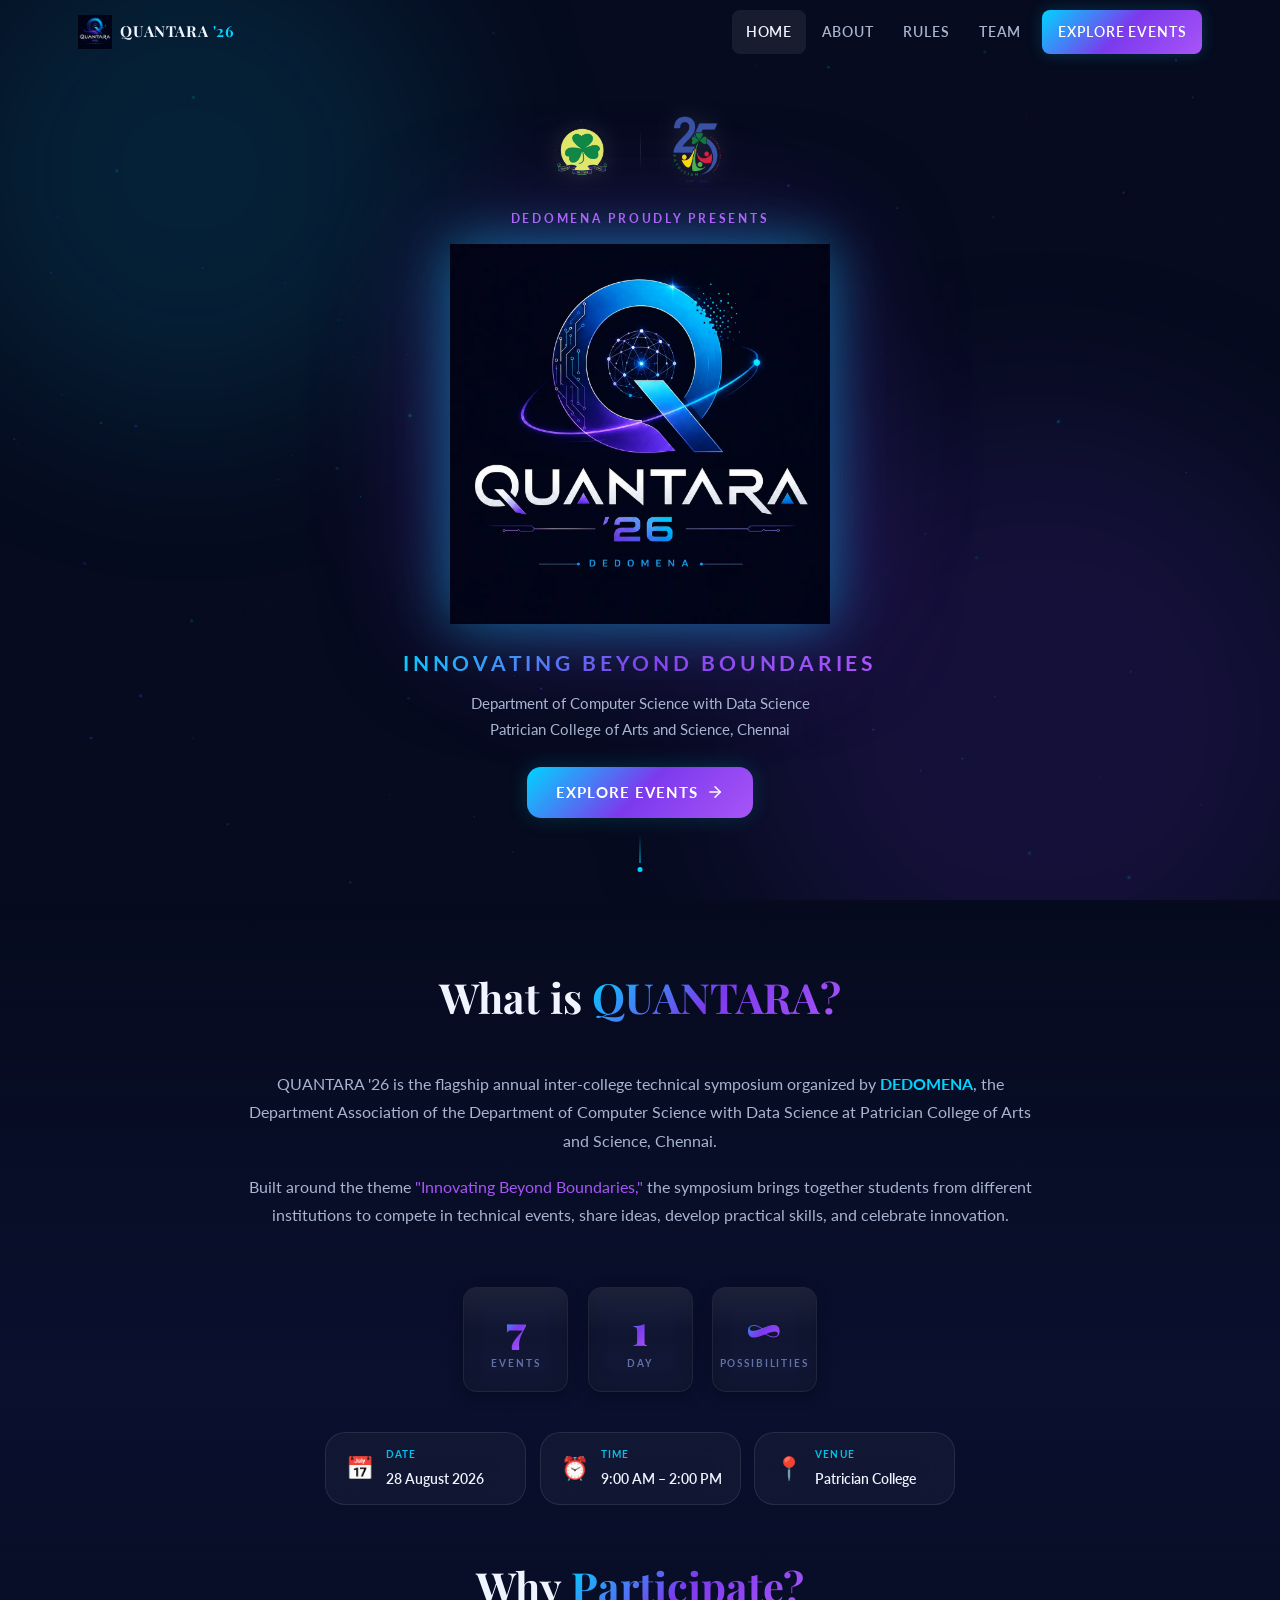
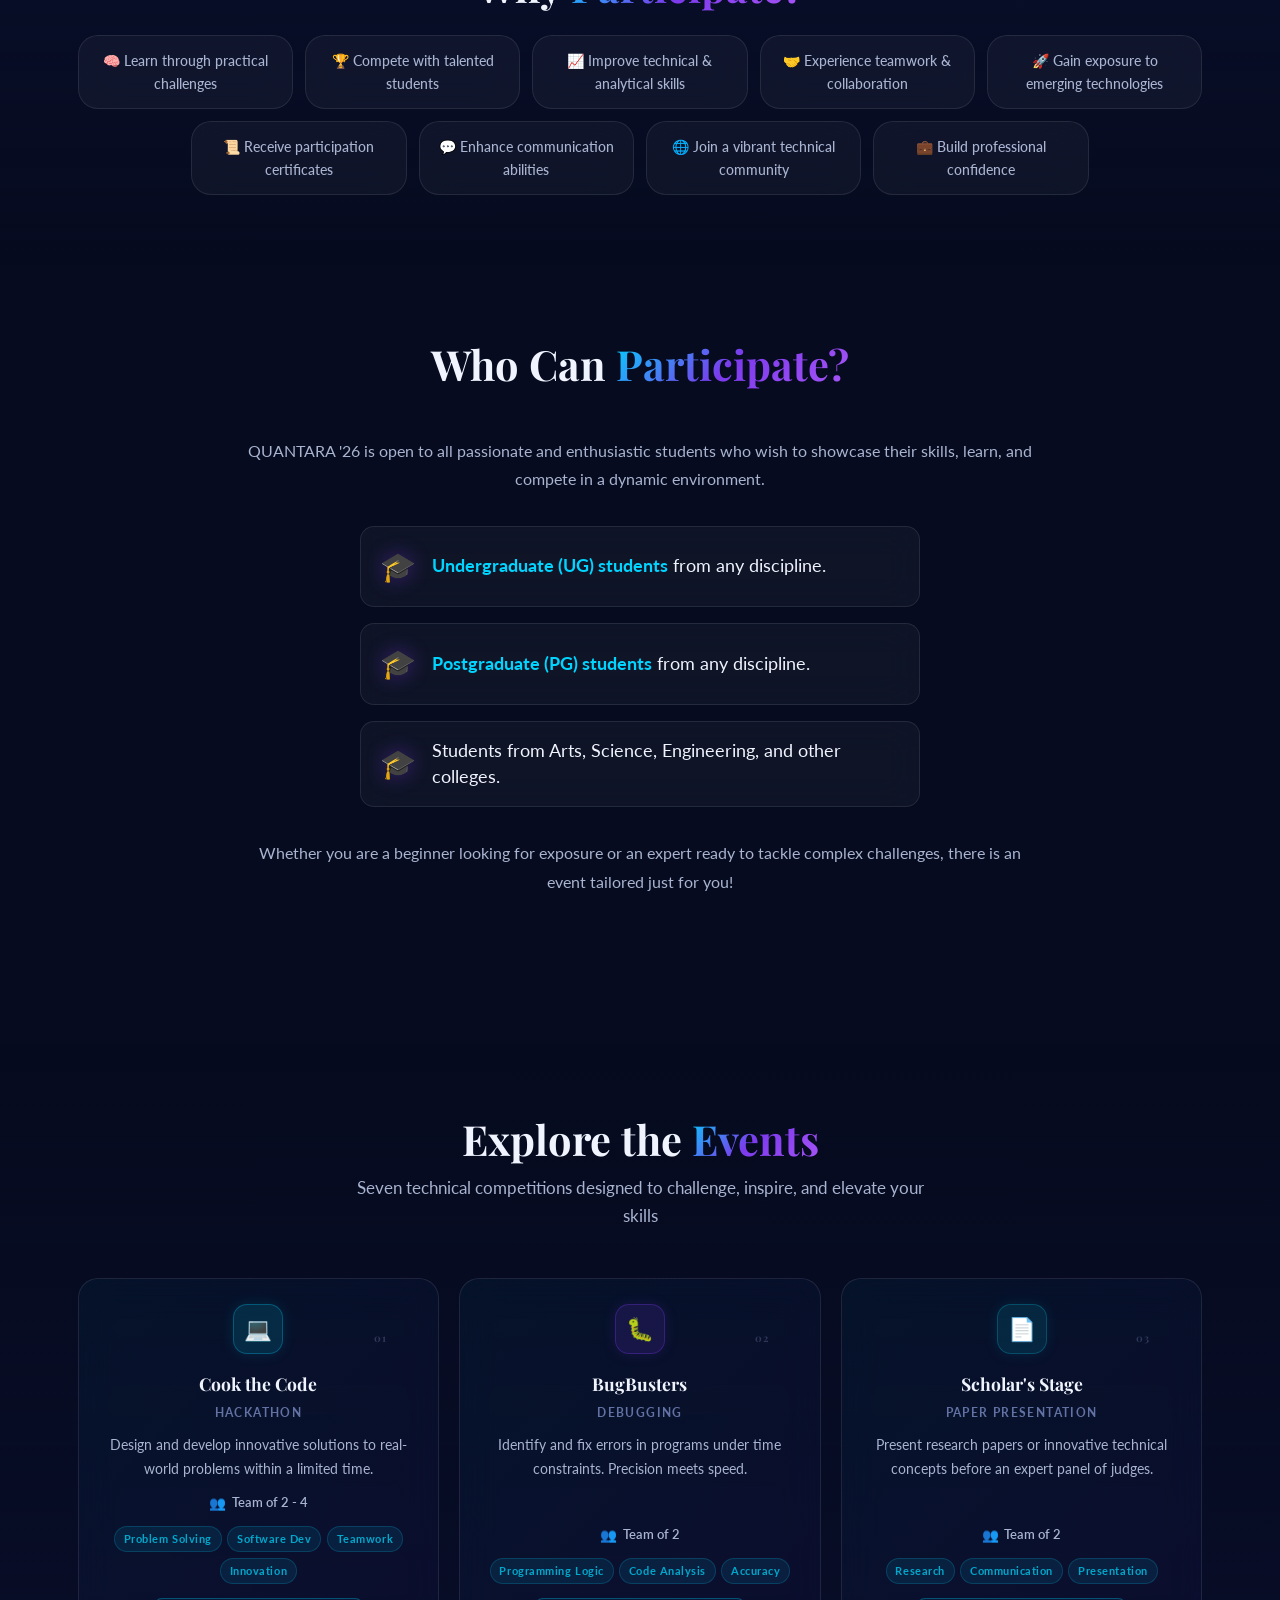
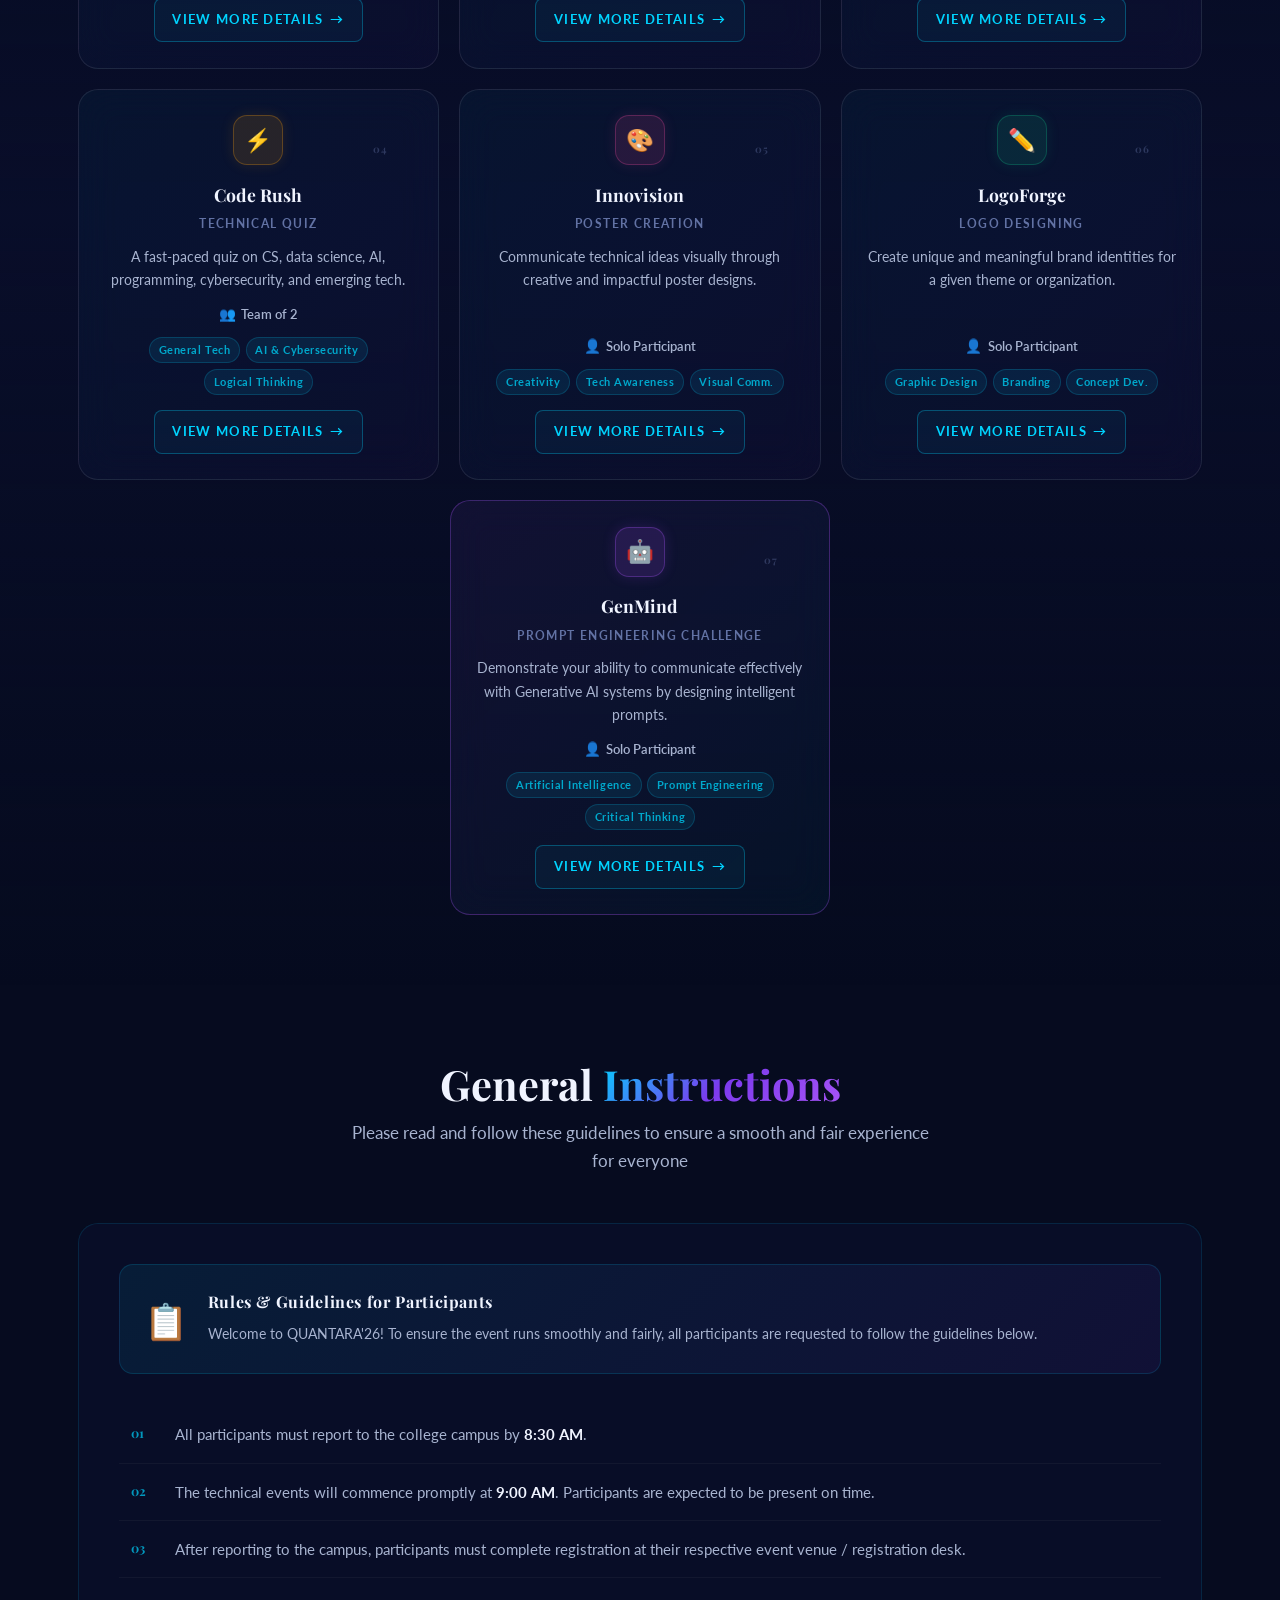
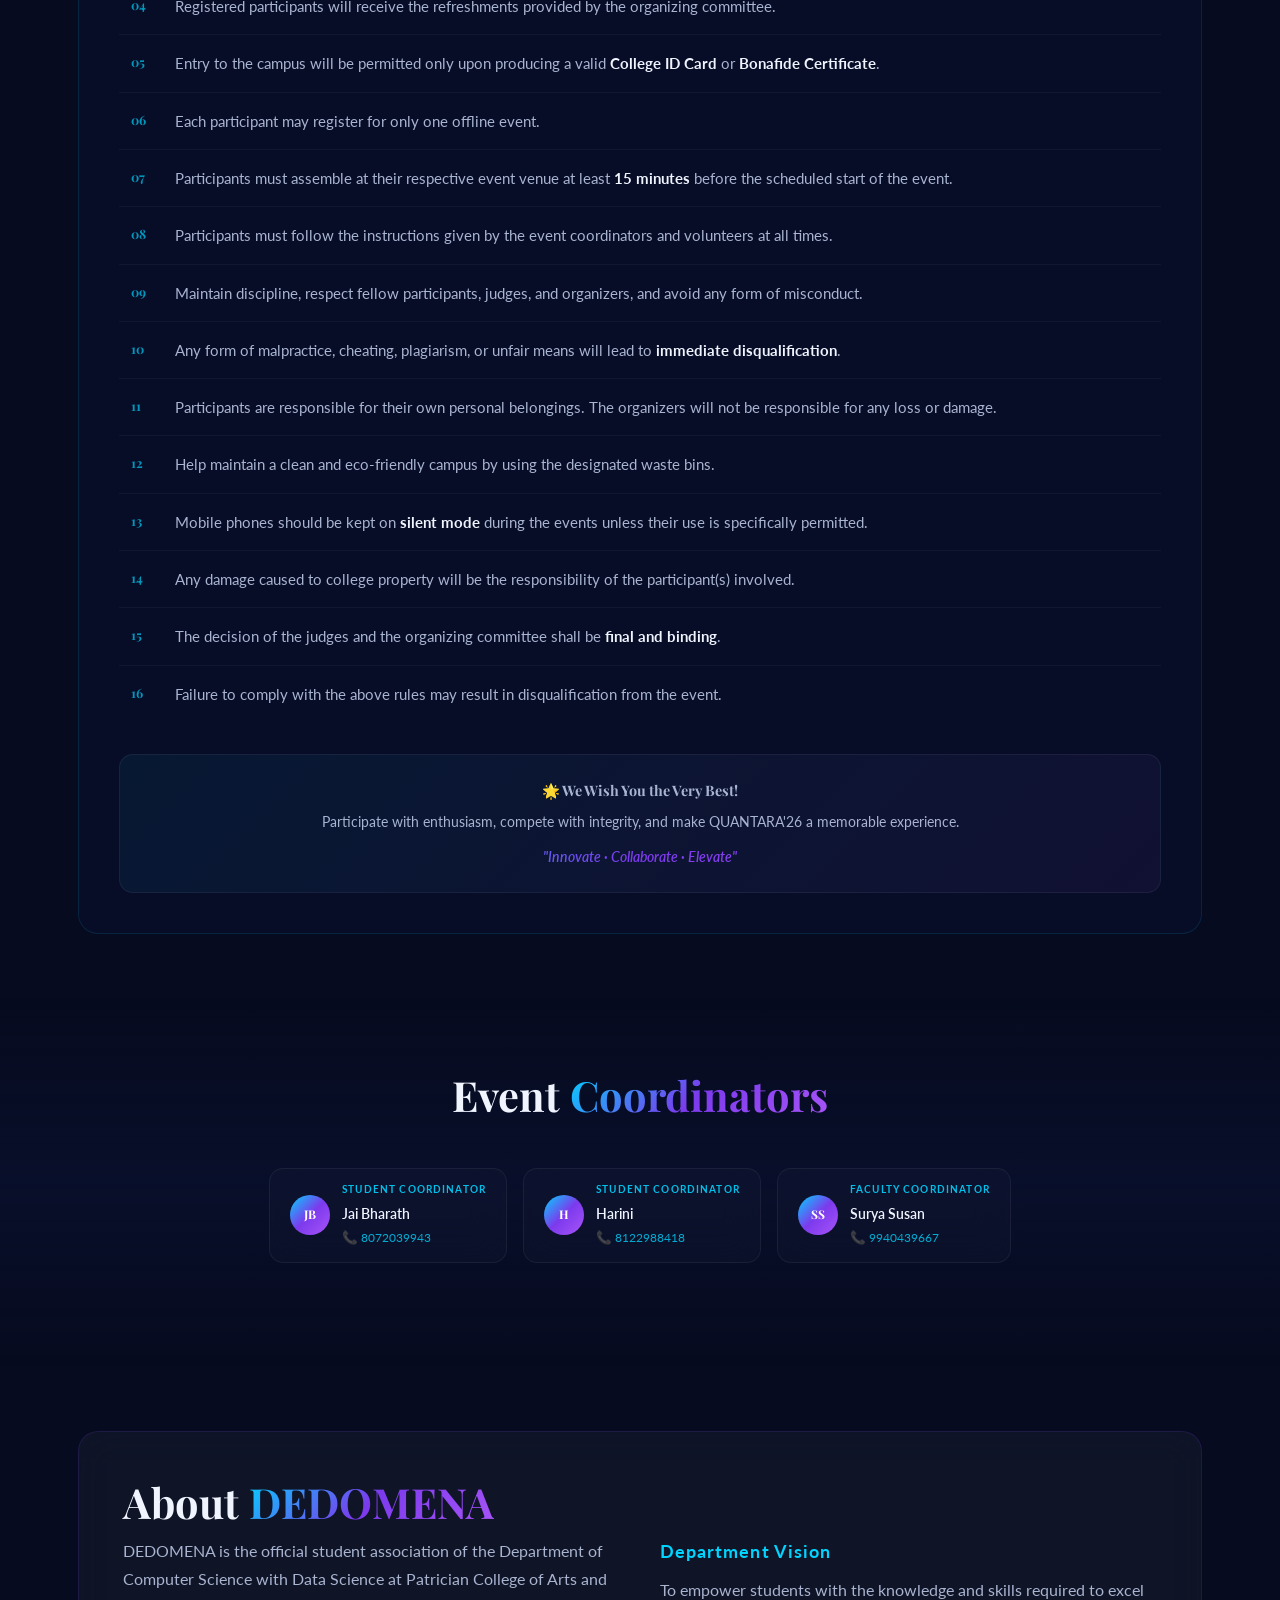
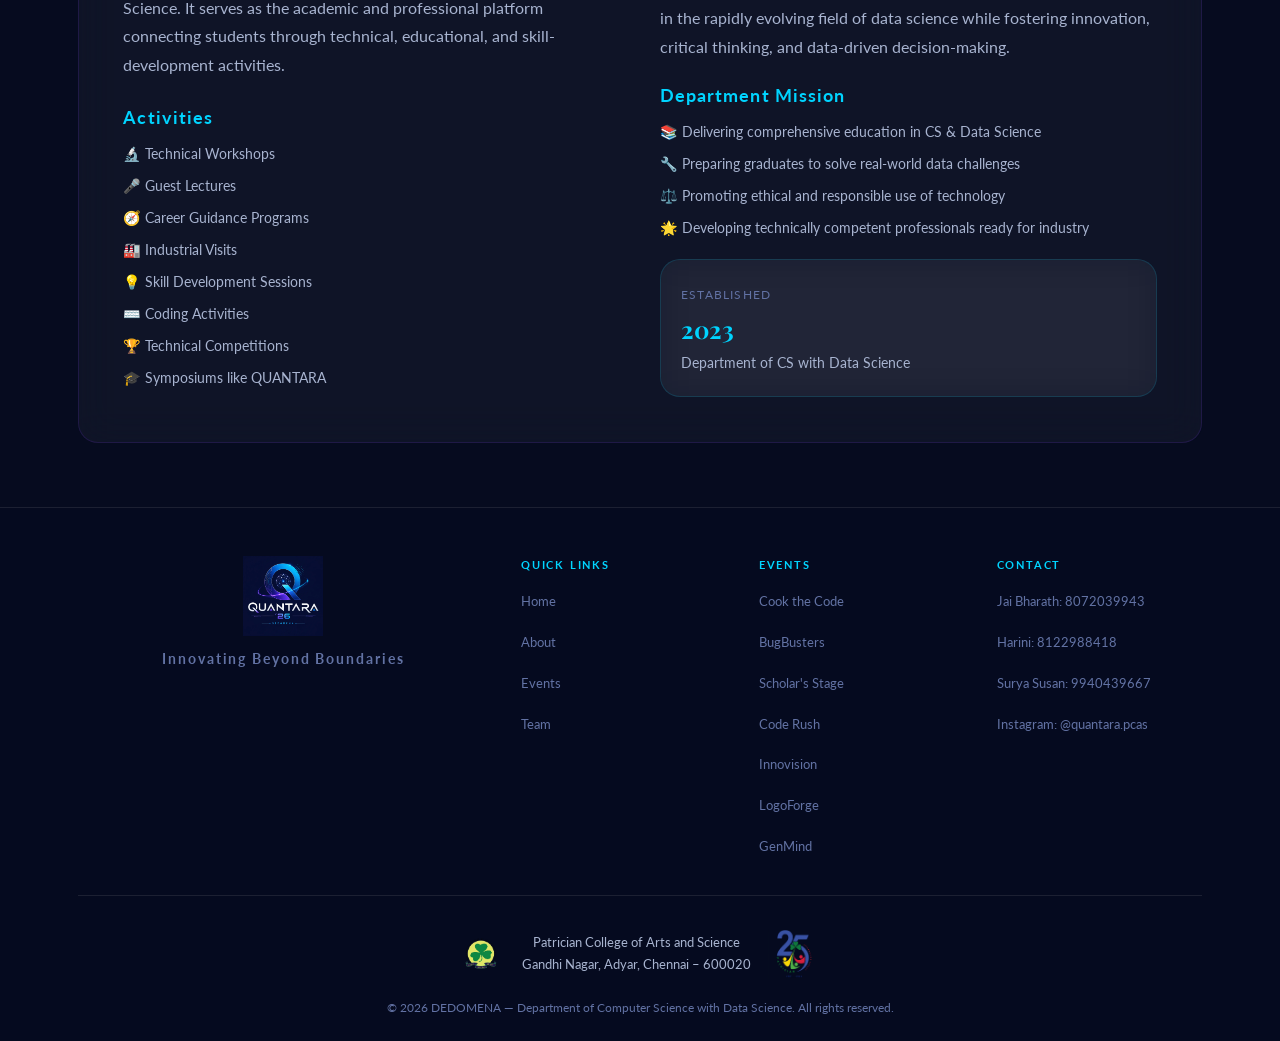
==== commit 45a63c46: "small update" ====
--- a/index.html
+++ b/index.html
@@ -61,7 +61,7 @@
         <img src="logos/25-years.webp" alt="25 Years Celebrating Legacy" class="hero-anni-logo" />
       </div>
 
-      <div class="hero-badge">DEDOMENA presents</div>
+      <div class="hero-badge">DEDOMENA proudly presents</div>
 
       <div class="hero-main-logo">
         <img src="logos/quantara-logo.webp" alt="QUANTARA '26" class="hero-quantara-logo" />
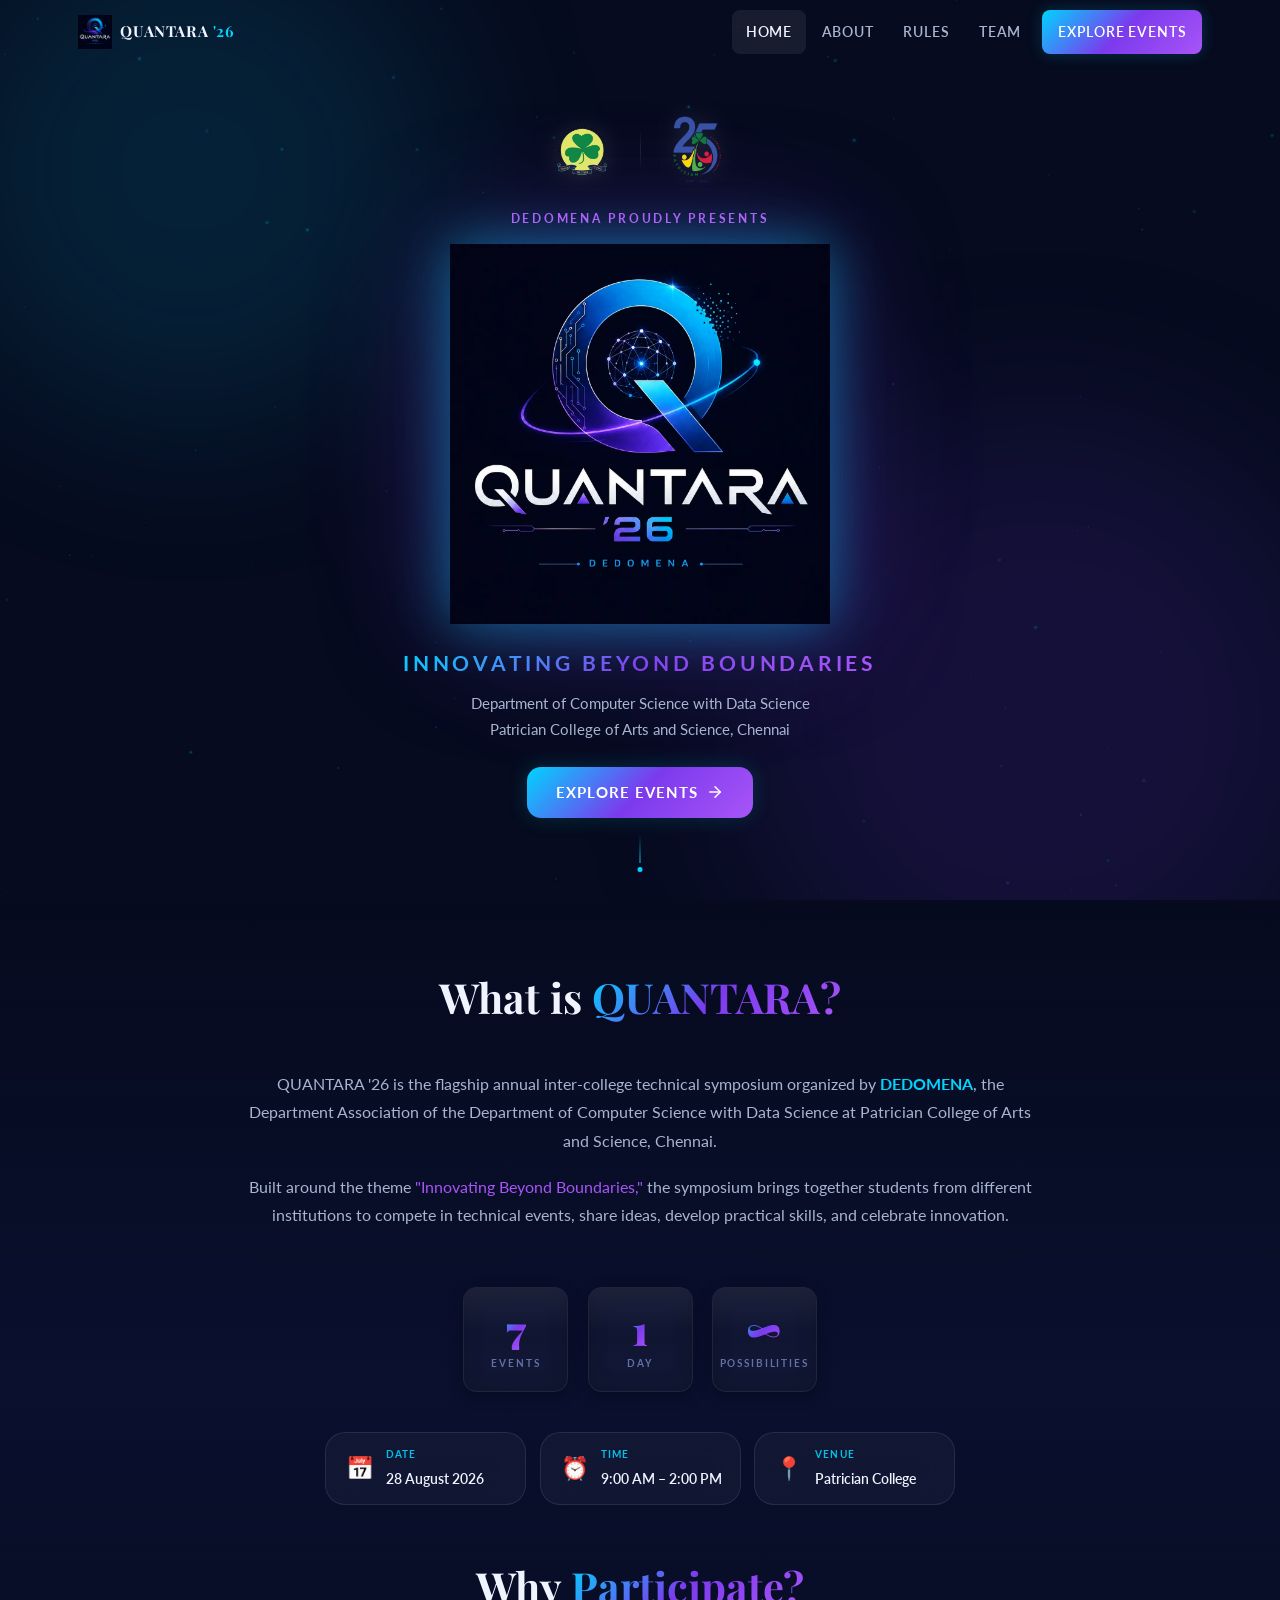
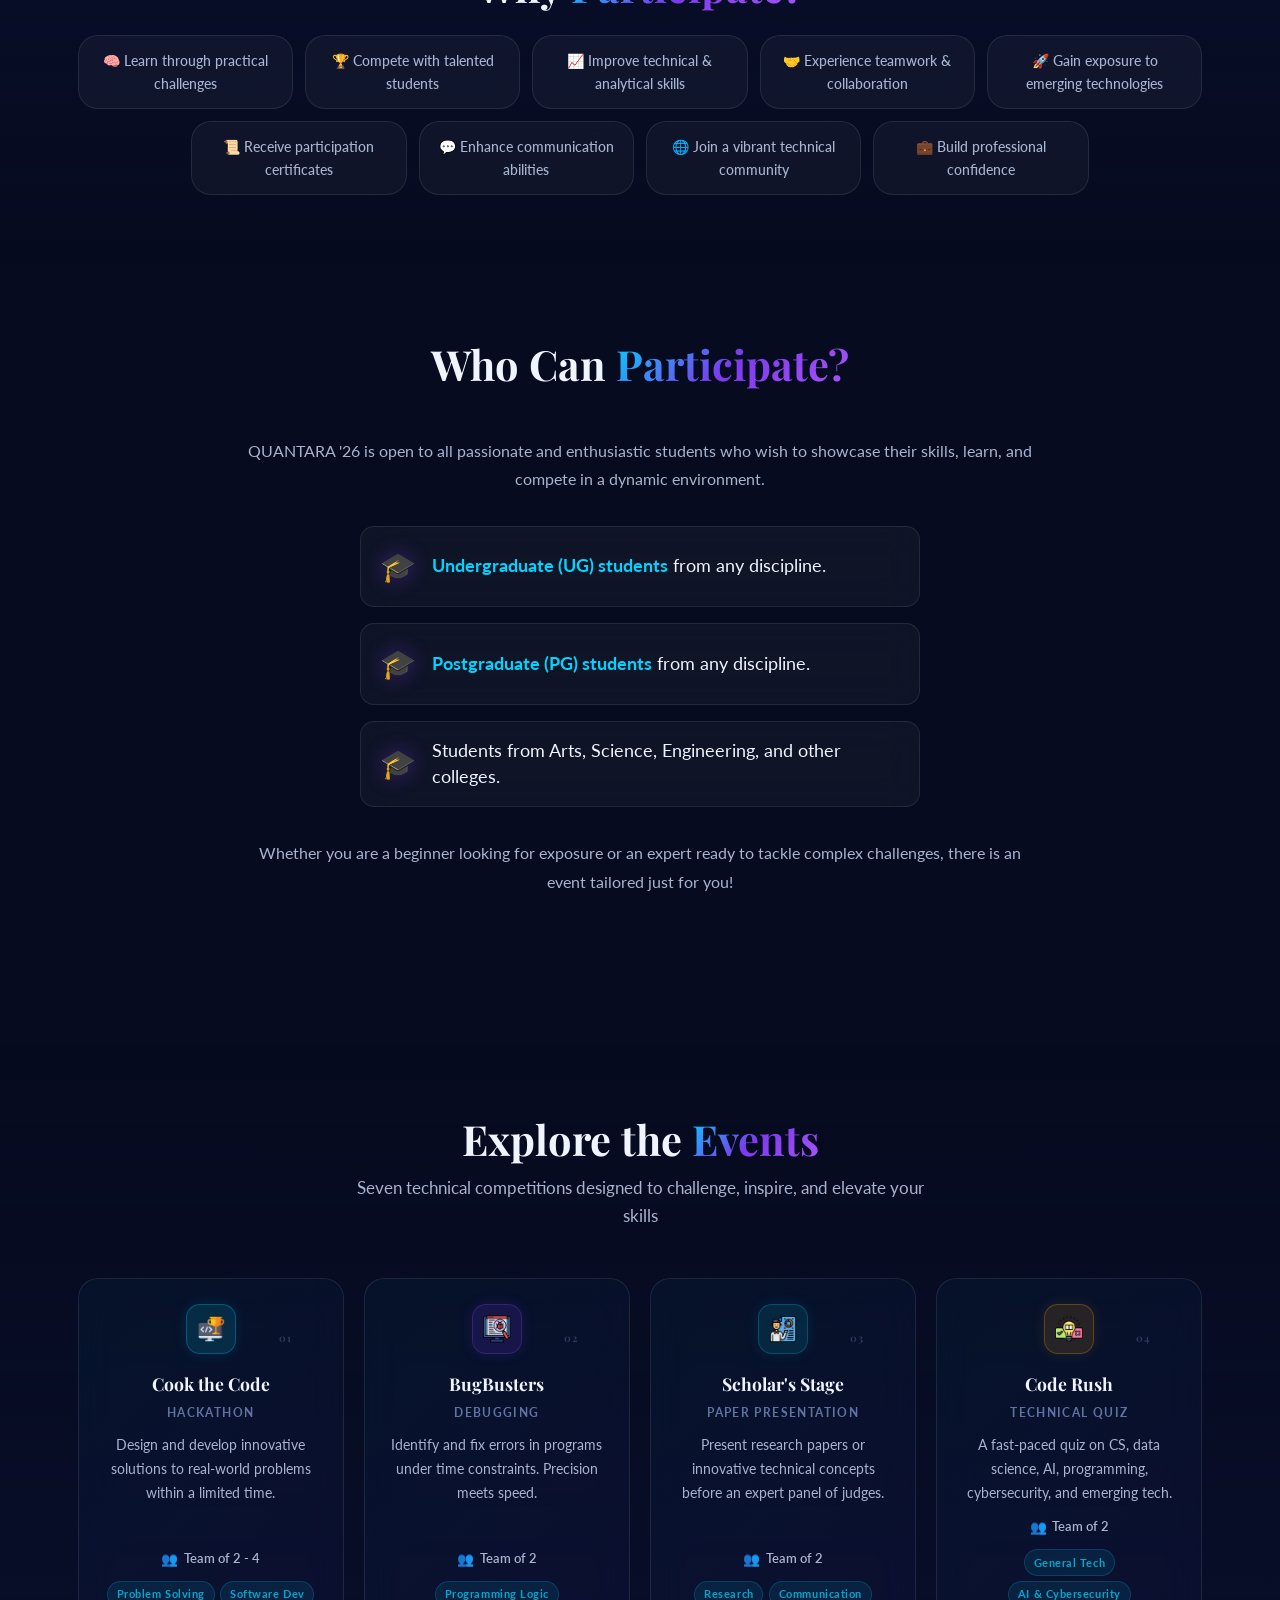
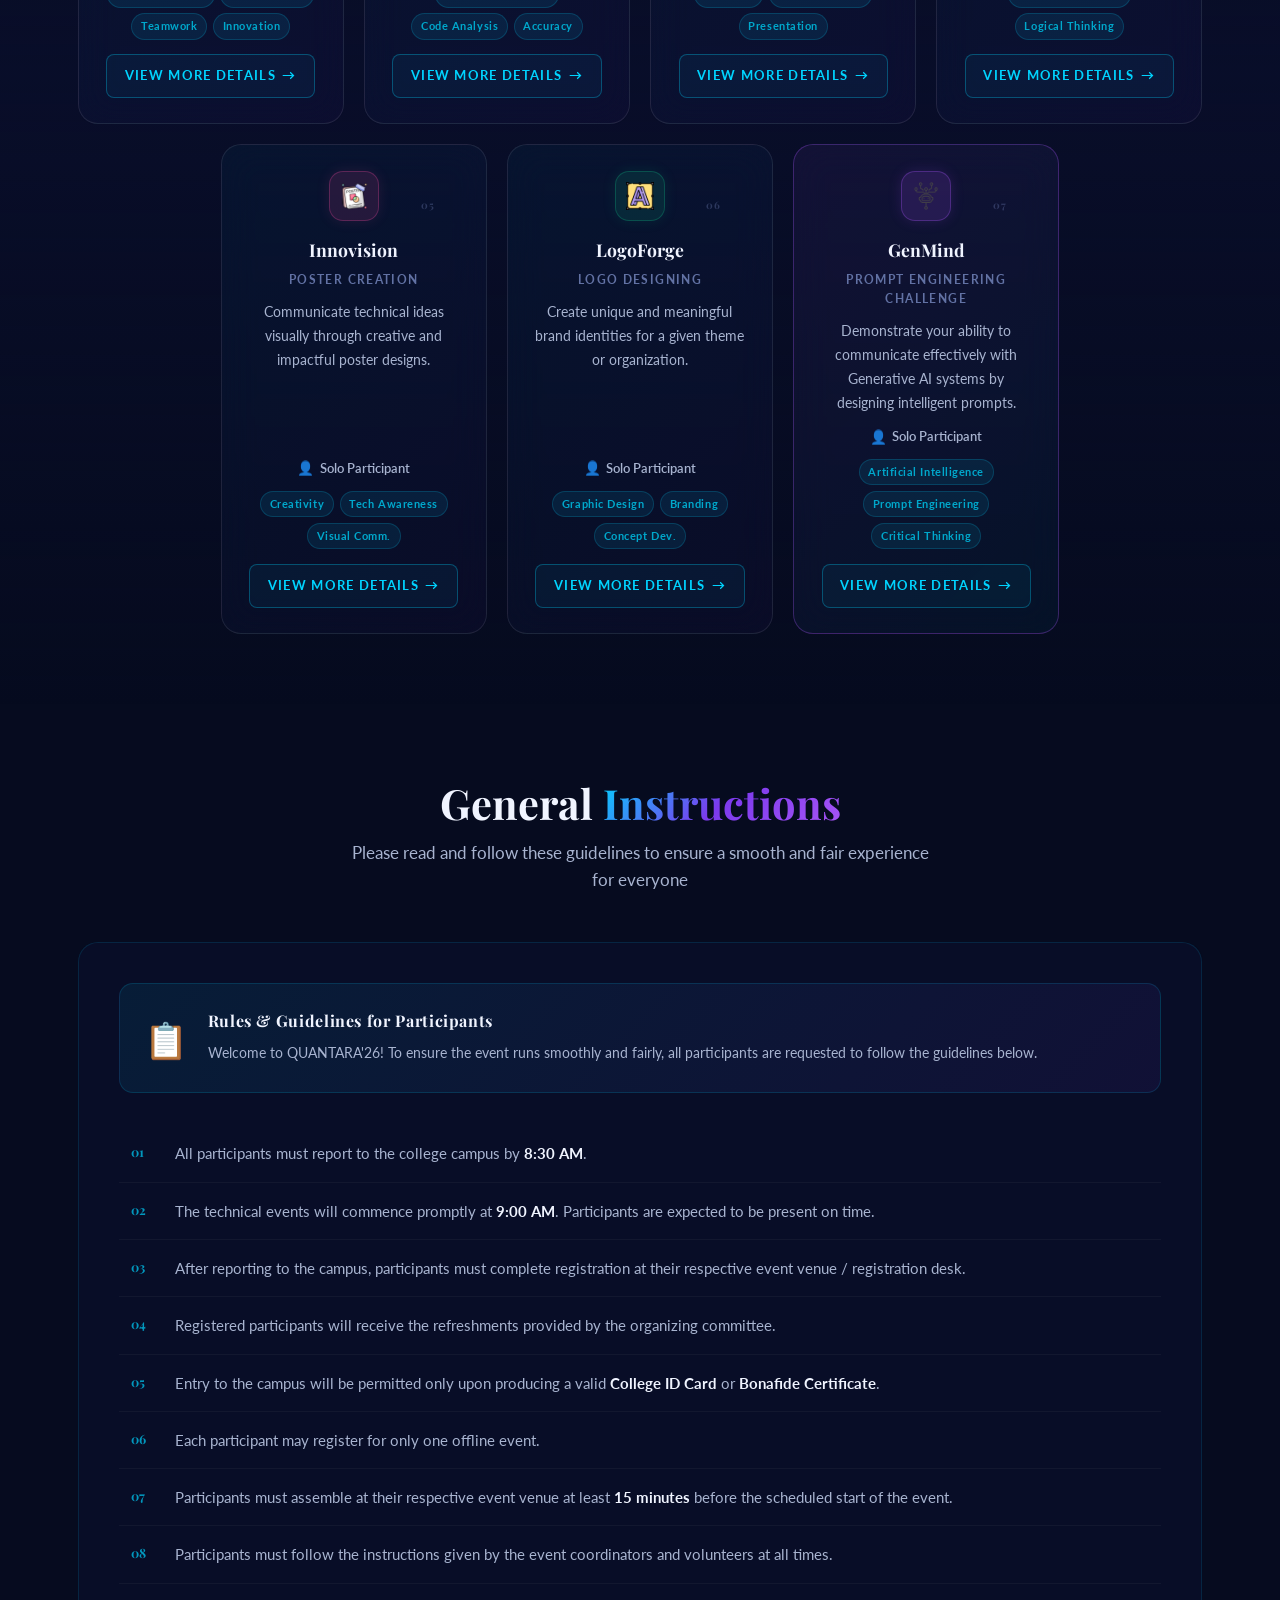
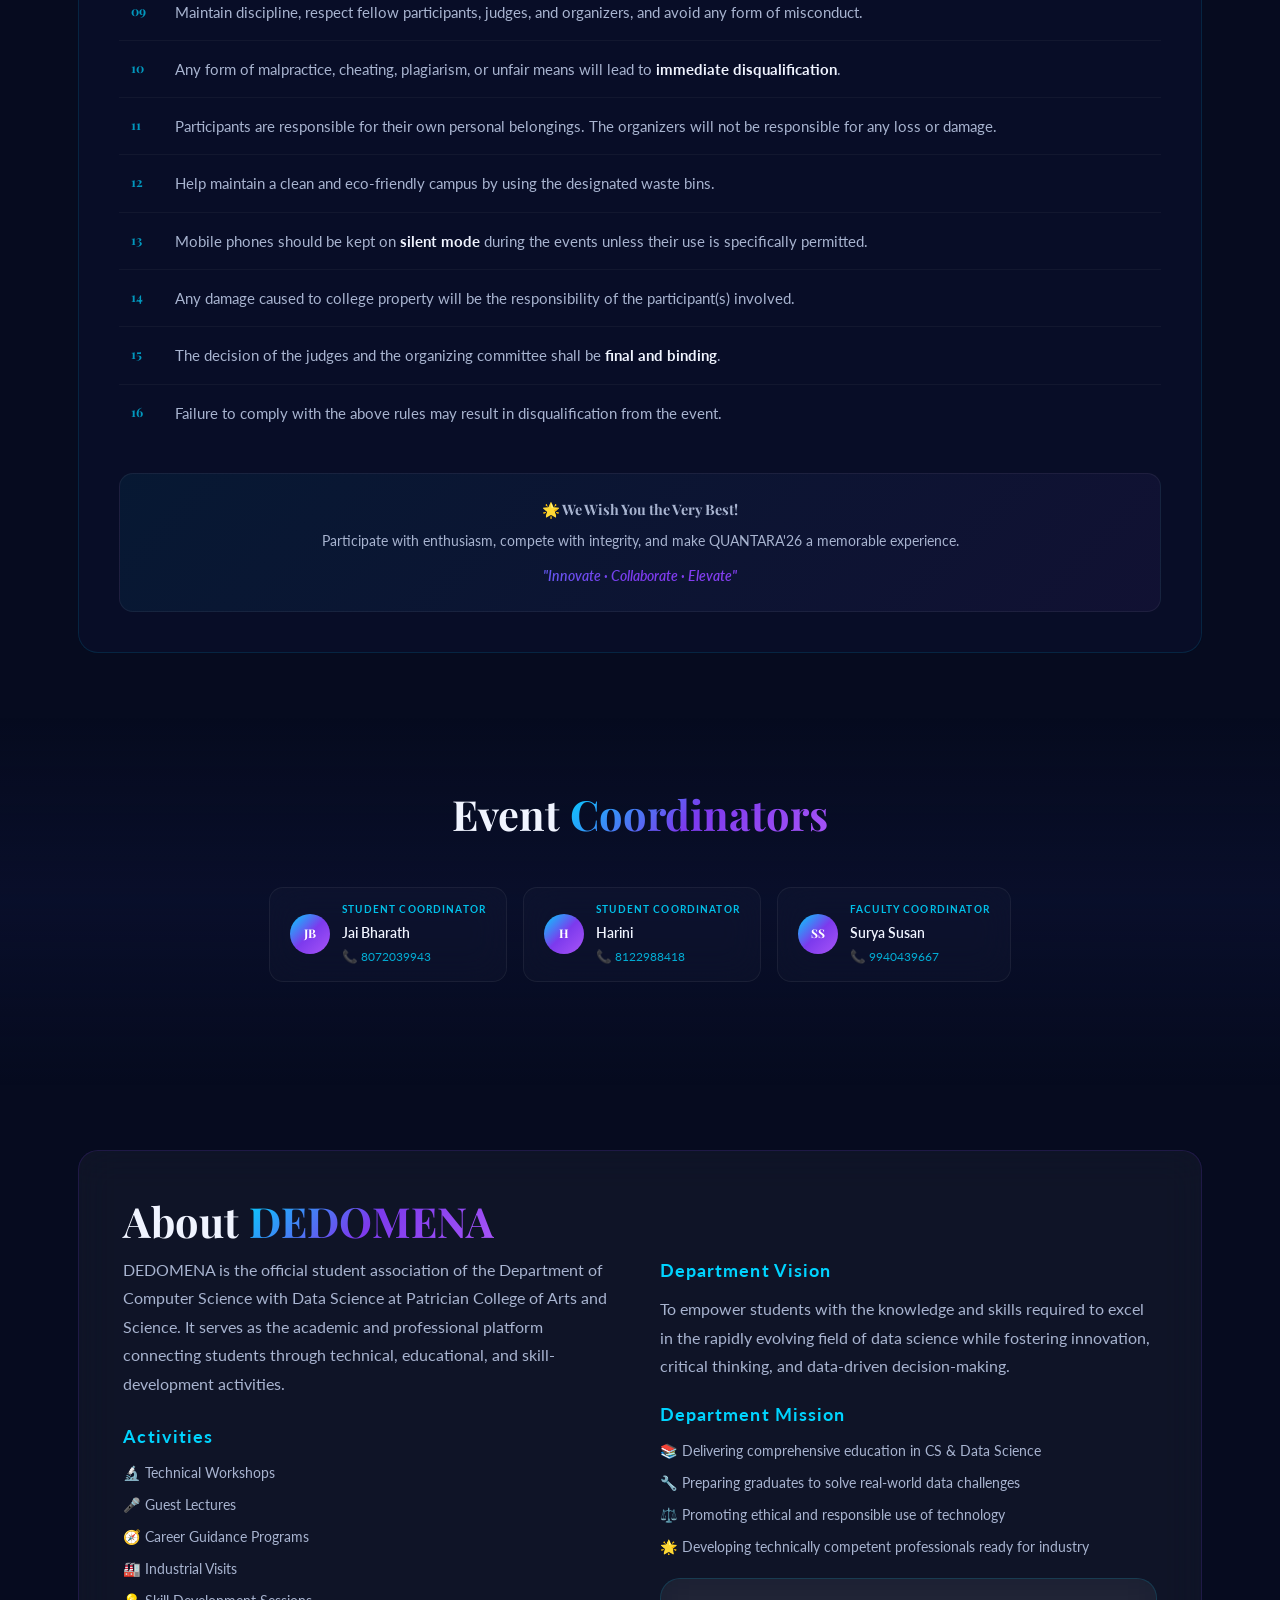
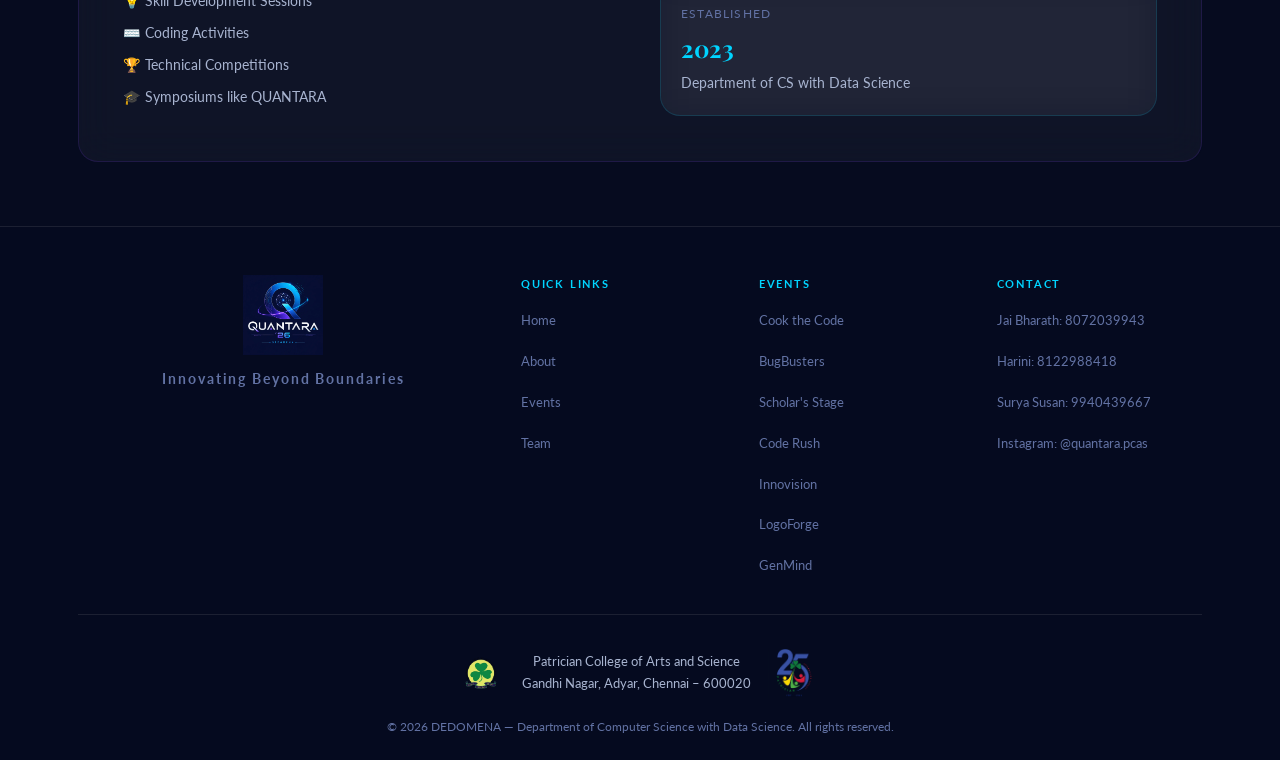
==== commit 33a57bc5: "Logo updated" ====
--- a/index.html
+++ b/index.html
@@ -231,7 +231,7 @@
         <div class="event-card glass-card" id="event-hackathon">
           <div class="event-card-top">
             <div class="event-icon-wrap" style="background:rgba(0,212,255,0.13);border:1px solid rgba(0,212,255,0.28);box-shadow:0 0 14px rgba(0,212,255,0.12);">
-              <span class="event-icon">💻</span>
+              <img src="logos/hackathon.png" alt="Cook the Code" class="event-icon-img" />
             </div>
             <div class="event-number">01</div>
           </div>
@@ -259,7 +259,7 @@
         <div class="event-card glass-card" id="event-debugging">
           <div class="event-card-top">
             <div class="event-icon-wrap" style="background:rgba(124,58,237,0.15);border:1px solid rgba(124,58,237,0.3);box-shadow:0 0 14px rgba(124,58,237,0.15);">
-              <span class="event-icon">🐛</span>
+              <img src="logos/debugging.png" alt="BugBusters" class="event-icon-img" />
             </div>
             <div class="event-number">02</div>
           </div>
@@ -286,7 +286,7 @@
         <div class="event-card glass-card" id="event-paper">
           <div class="event-card-top">
             <div class="event-icon-wrap" style="background:rgba(6,182,212,0.13);border:1px solid rgba(6,182,212,0.28);box-shadow:0 0 14px rgba(6,182,212,0.12);">
-              <span class="event-icon">📄</span>
+              <img src="logos/paper-presentation.png" alt="Scholar's Stage" class="event-icon-img" />
             </div>
             <div class="event-number">03</div>
           </div>
@@ -313,7 +313,7 @@
         <div class="event-card glass-card" id="event-quiz">
           <div class="event-card-top">
             <div class="event-icon-wrap" style="background:rgba(245,158,11,0.13);border:1px solid rgba(245,158,11,0.28);box-shadow:0 0 14px rgba(245,158,11,0.12);">
-              <span class="event-icon">⚡</span>
+              <img src="logos/quiz.png" alt="Code Rush" class="event-icon-img" />
             </div>
             <div class="event-number">04</div>
           </div>
@@ -340,7 +340,7 @@
         <div class="event-card glass-card" id="event-poster">
           <div class="event-card-top">
             <div class="event-icon-wrap" style="background:rgba(236,72,153,0.13);border:1px solid rgba(236,72,153,0.28);box-shadow:0 0 14px rgba(236,72,153,0.12);">
-              <span class="event-icon">🎨</span>
+              <img src="logos/poster-design.png" alt="Innovision" class="event-icon-img" />
             </div>
             <div class="event-number">05</div>
           </div>
@@ -367,7 +367,7 @@
         <div class="event-card glass-card" id="event-logo">
           <div class="event-card-top">
             <div class="event-icon-wrap" style="background:rgba(16,185,129,0.13);border:1px solid rgba(16,185,129,0.28);box-shadow:0 0 14px rgba(16,185,129,0.12);">
-              <span class="event-icon">✏️</span>
+              <img src="logos/logo.png" alt="LogoForge" class="event-icon-img" />
             </div>
             <div class="event-number">06</div>
           </div>
@@ -394,7 +394,7 @@
         <div class="event-card glass-card event-card--featured" id="event-genmind">
           <div class="event-card-top">
             <div class="event-icon-wrap" style="background:rgba(168,85,247,0.15);border:1px solid rgba(168,85,247,0.3);box-shadow:0 0 14px rgba(168,85,247,0.15);">
-              <span class="event-icon">🤖</span>
+              <img src="logos/Prompt-engineering.png" alt="GenMind" class="event-icon-img" />
             </div>
             <div class="event-number">07</div>
           </div>
--- a/style.css
+++ b/style.css
@@ -609,6 +609,18 @@
   gap:1.25rem;
 }
 
+@media (min-width: 768px) {
+  .events-grid {
+    display: flex;
+    flex-wrap: wrap;
+    justify-content: center;
+  }
+  .events-grid > .event-card {
+    flex: 0 0 calc((100% - 3.75rem) / 4);
+    max-width: calc((100% - 3.75rem) / 4);
+  }
+}
+
 .event-card{
   padding:1.6rem;
   position:relative;overflow:hidden;
@@ -647,6 +659,11 @@
 }
 /* We'll use data attributes instead of color-mix for better compat */
 .event-icon{font-size:1.4rem}
+.event-icon-img {
+  width: 28px;
+  height: 28px;
+  object-fit: contain;
+}
 
 .event-number{
   font-family:var(--font-heading);
@@ -704,15 +721,7 @@
   box-shadow:0 0 16px rgba(0,212,255,0.2);
 }
 
-/* Center GenMind (7th/last event card) on desktop when alone on last row */
-@media(min-width:641px){
-  #event-genmind{
-    grid-column:1/-1;
-    max-width:380px;
-    margin:0 auto;
-    width:100%;
-  }
-}
+/* Removed GenMind specific centering as flexbox handles it on desktop */
 /* ============================================
    REGISTER SECTION
    ============================================ */
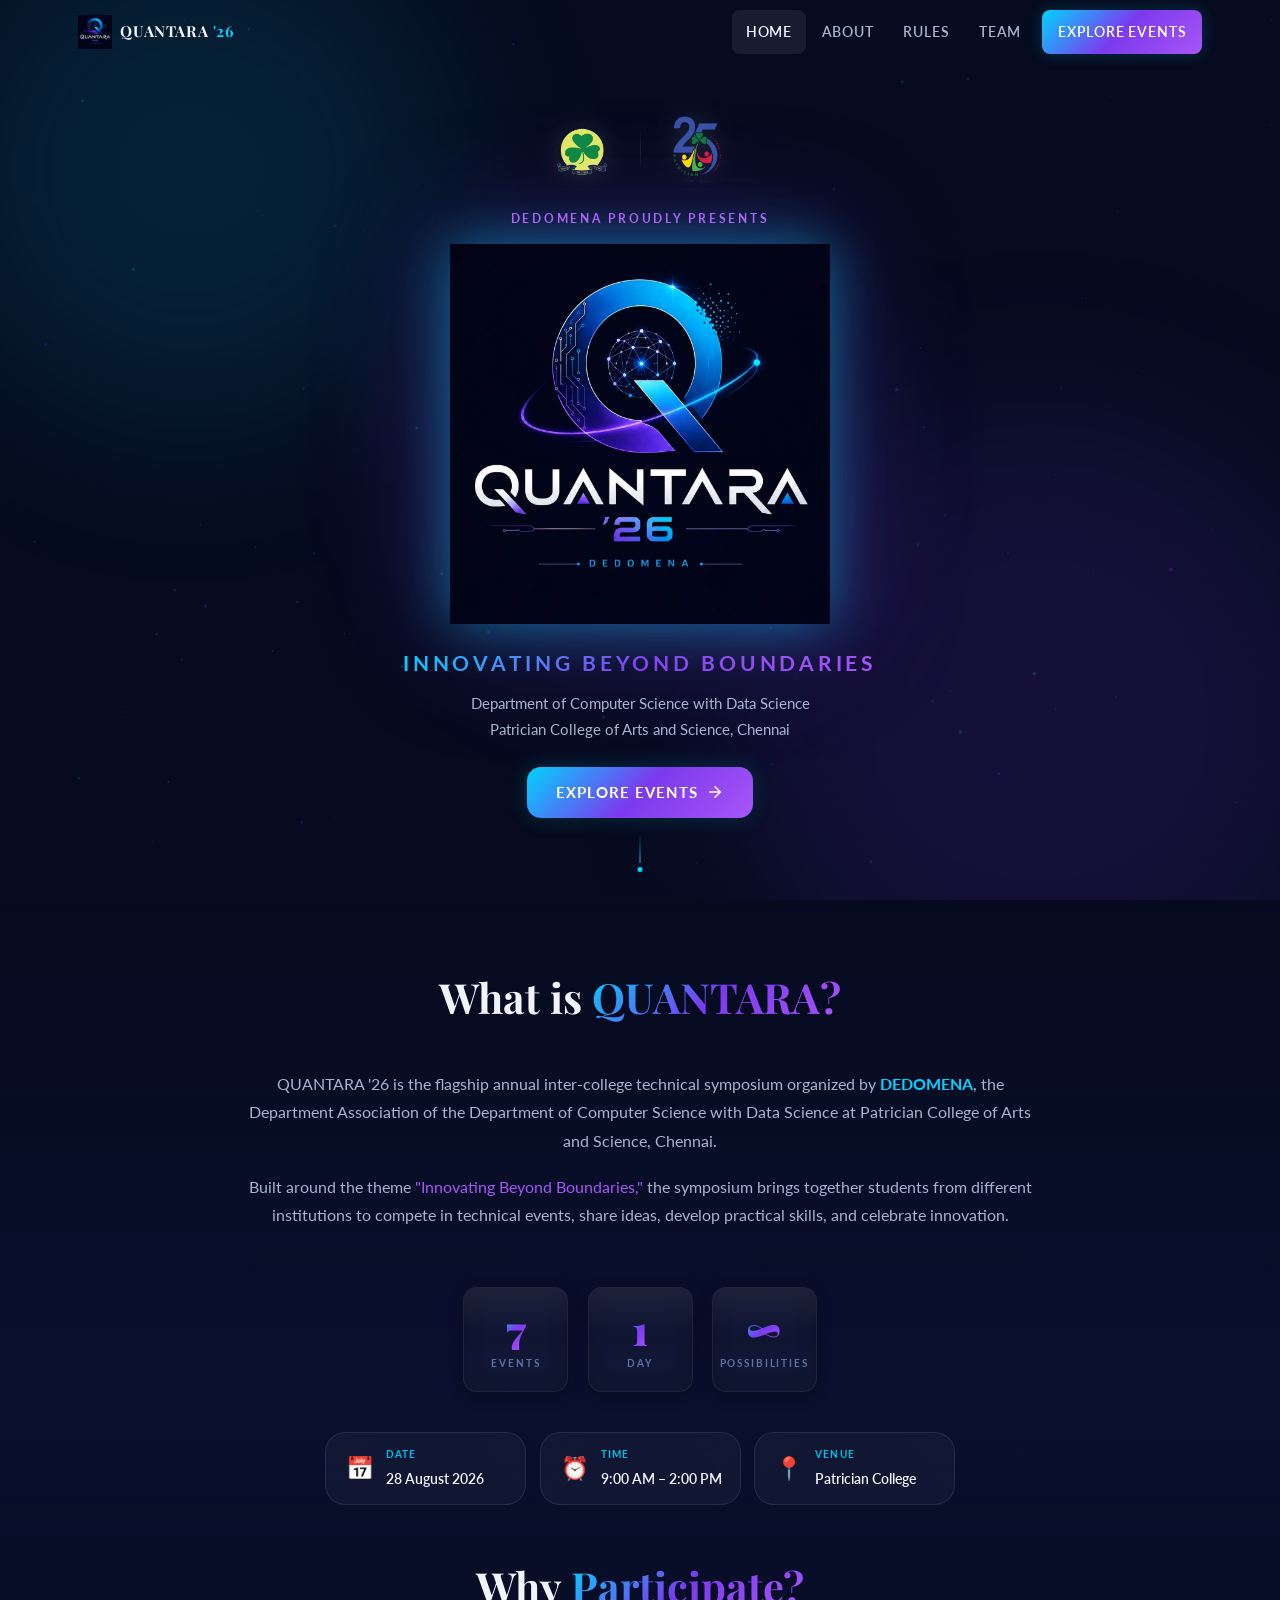
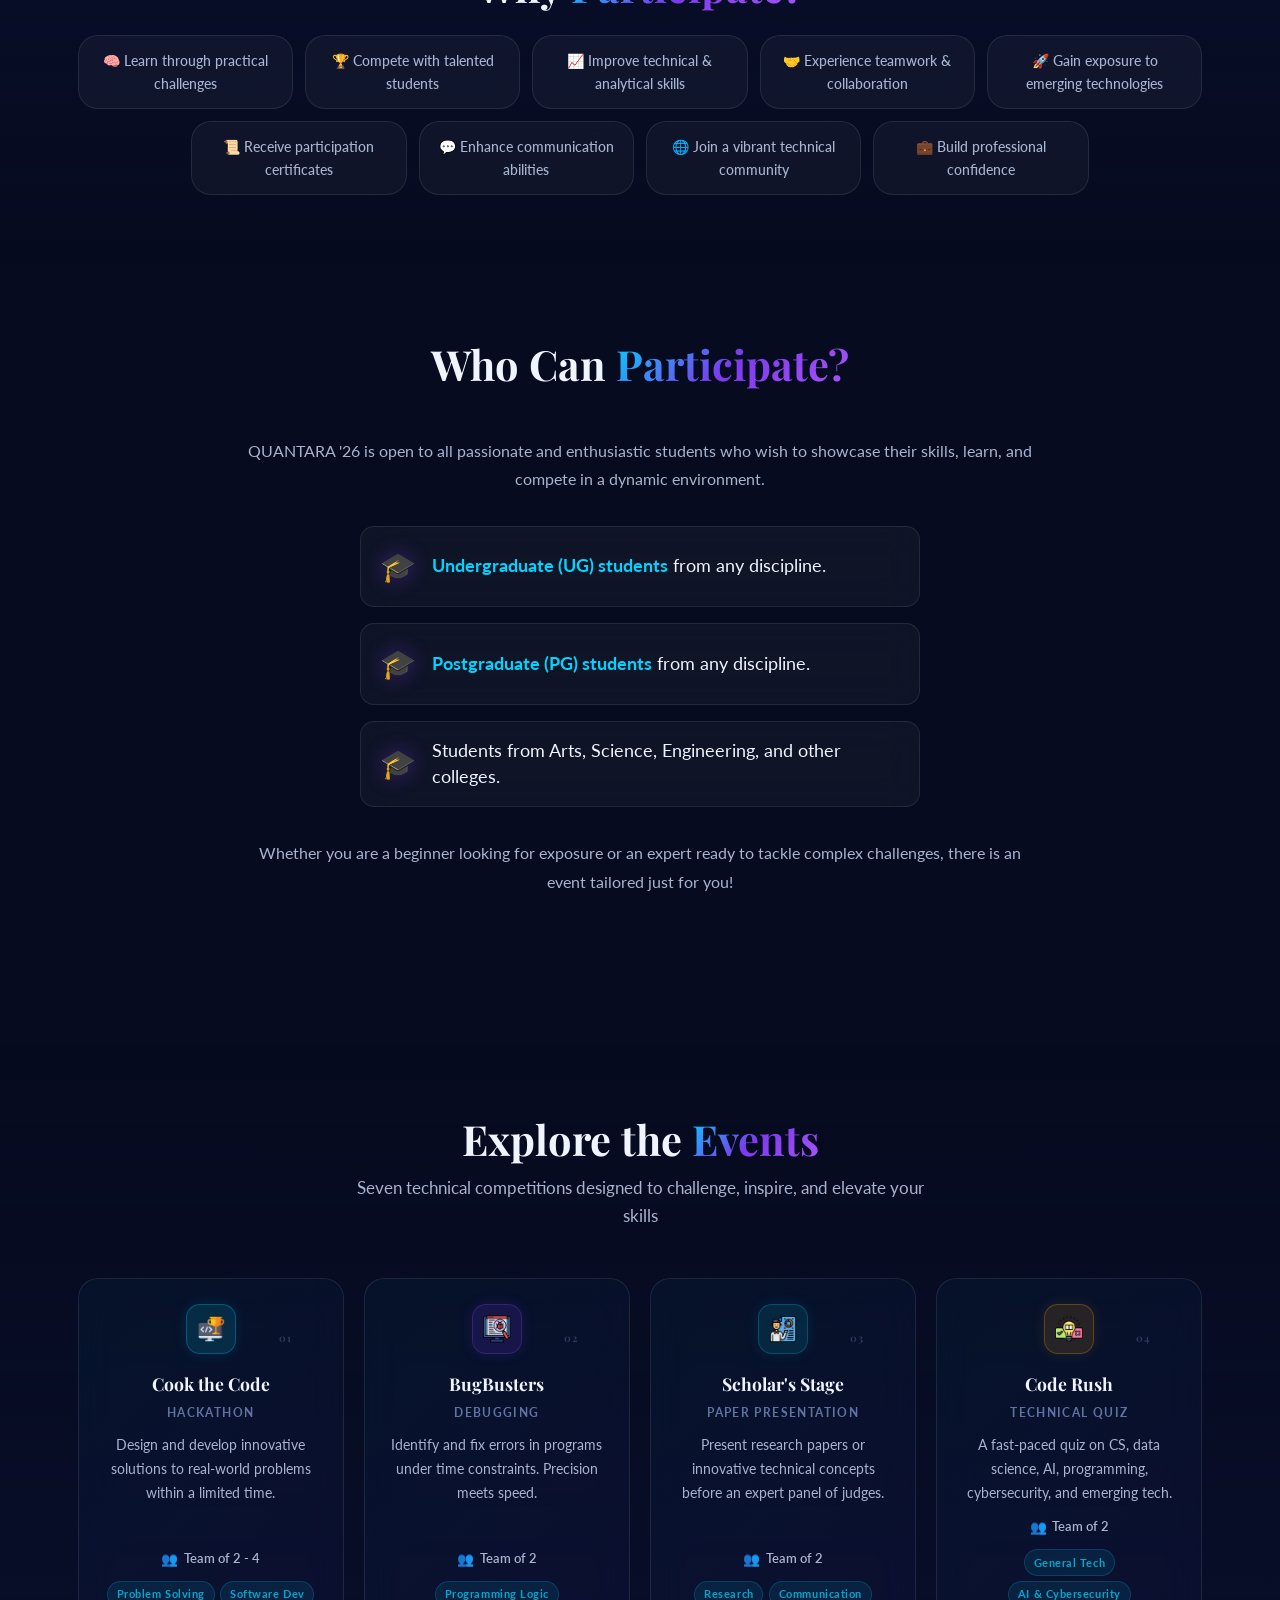
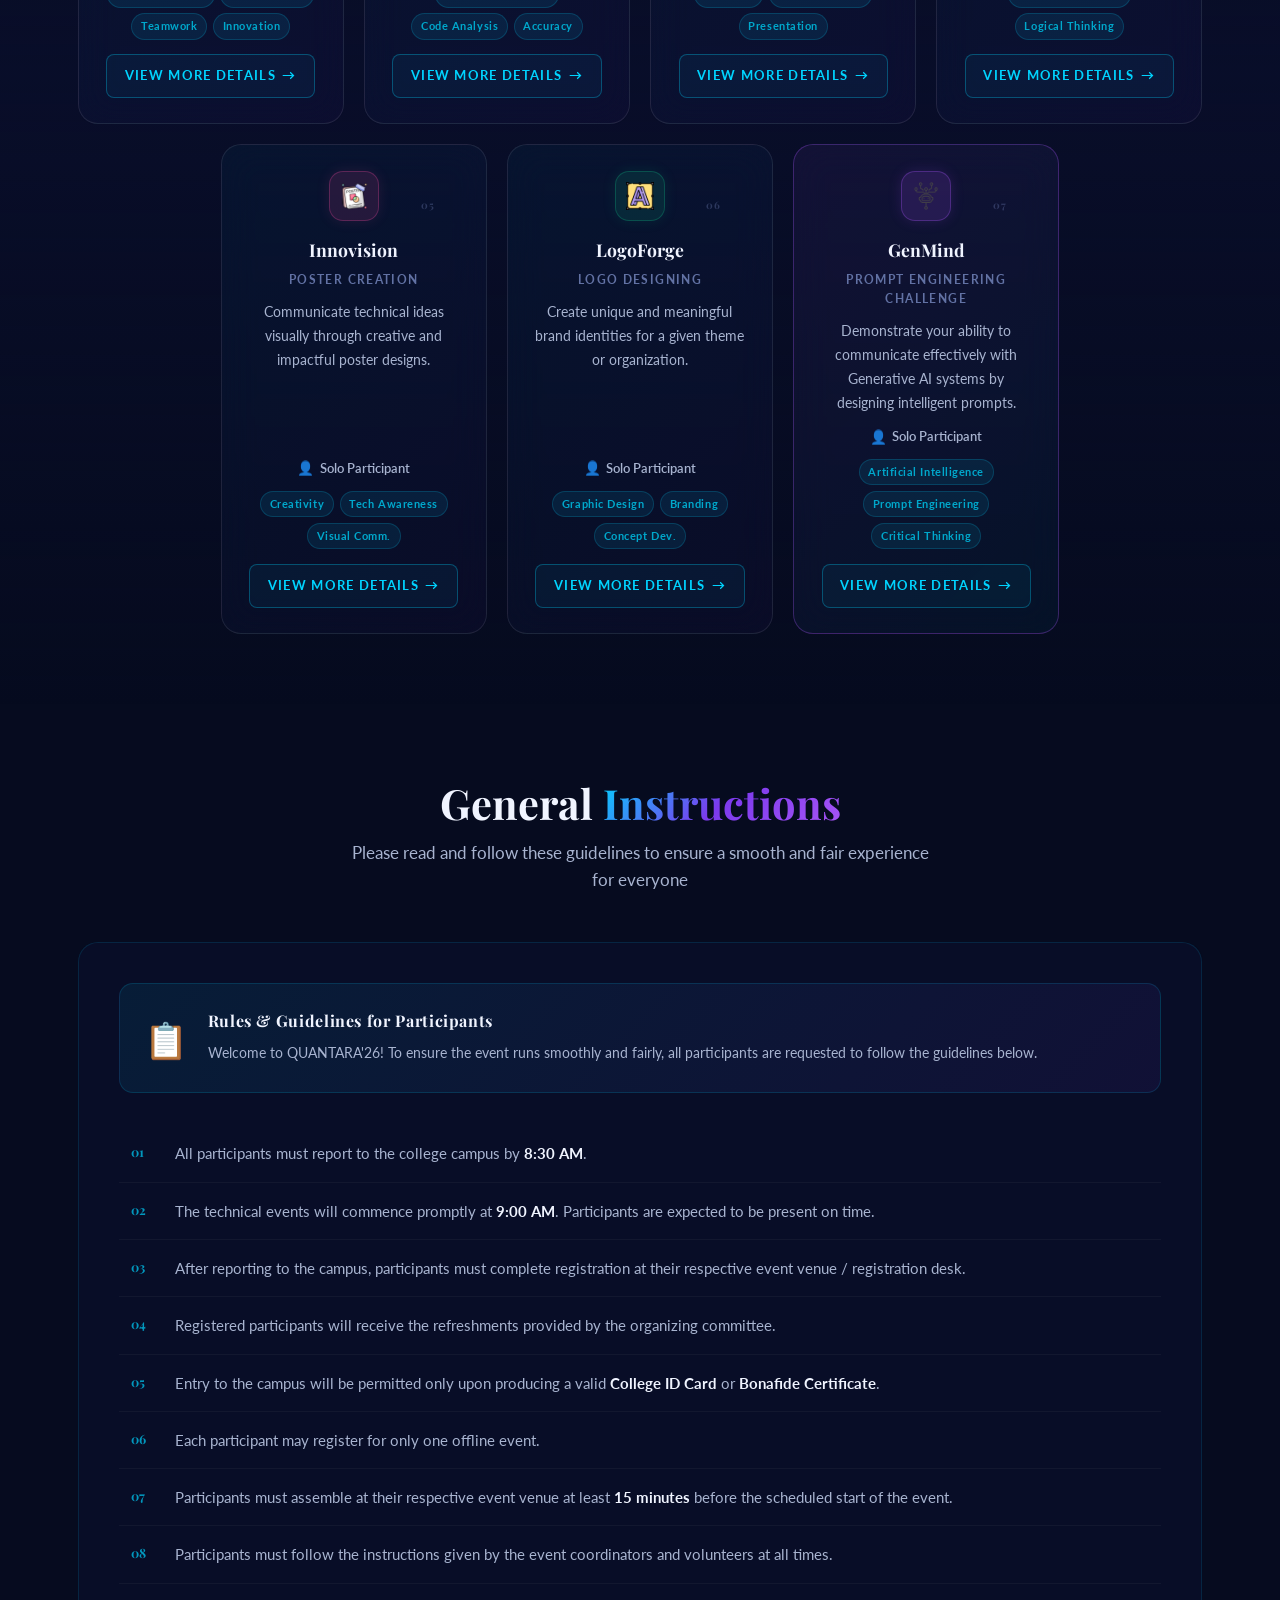
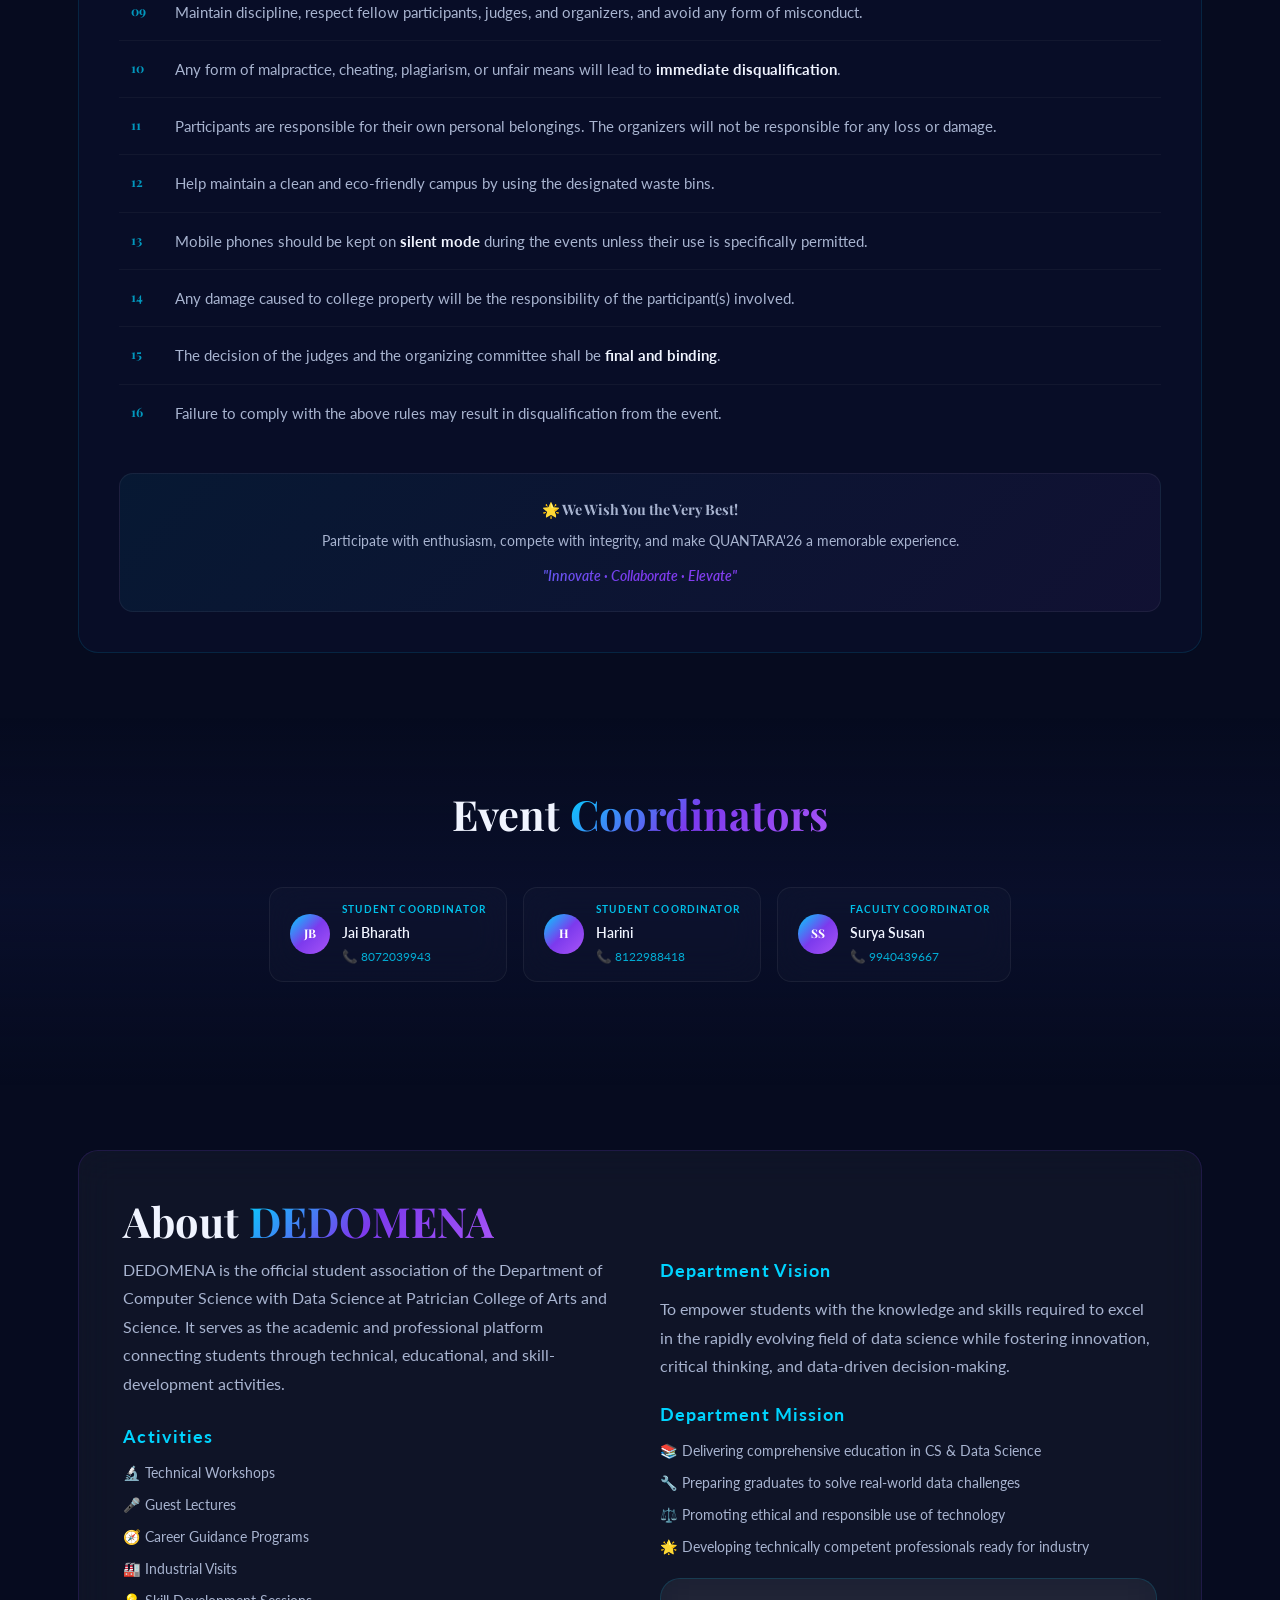
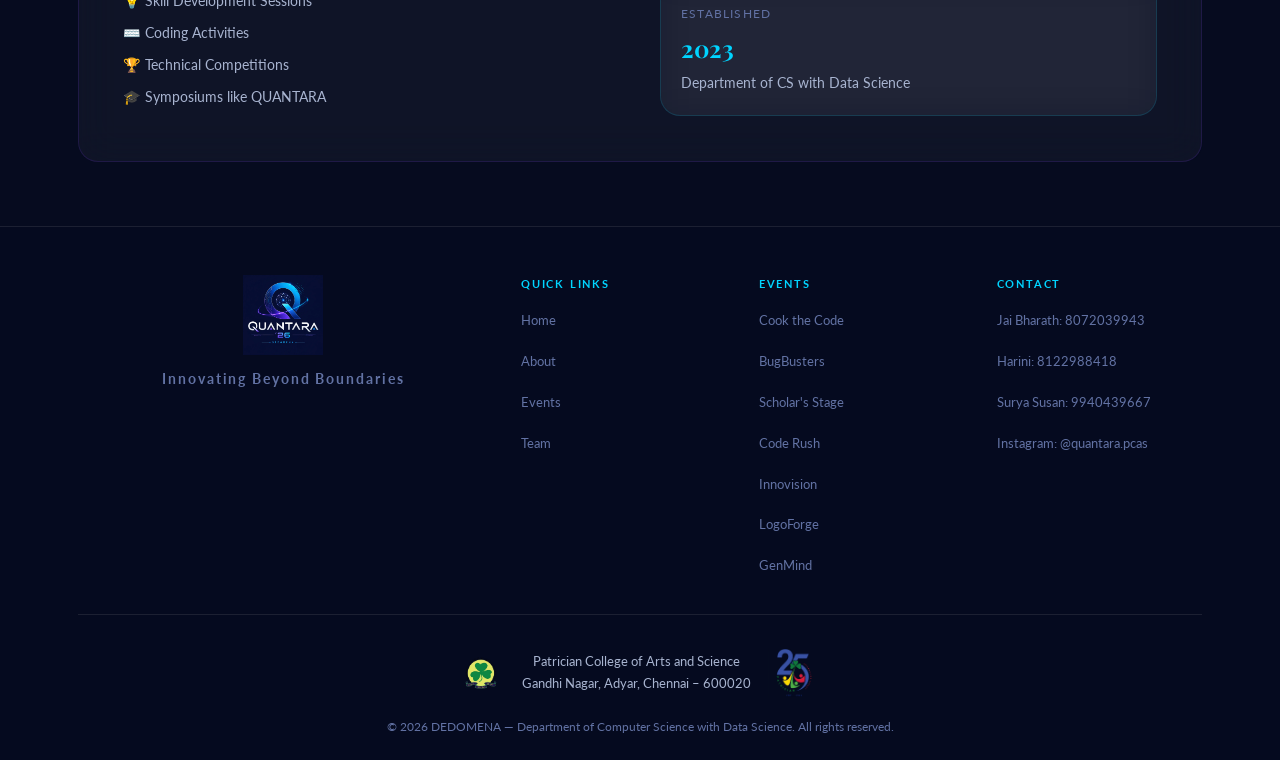
==== commit d498c906: "meta tag updated" ====
--- a/index.html
+++ b/index.html
@@ -13,7 +13,7 @@
     gtag('config', 'G-M27L7E10VC');
   </script>
   <title>QUANTARA '26 — Inter-College Technical Symposium | 28 Aug 2026 | Patrician College, Chennai</title>
-  <meta name="description" content="QUANTARA '26 is the flagship inter-college technical symposium by DEDOMENA, Department of Computer Science with Data Science, Patrician College of Arts and Science. Register for hackathon, debugging, paper presentation, quiz, poster, logo design, and prompt engineering events." />
+  <meta name="description" content="QUANTARA '26: The flagship inter-college tech symposium at Patrician College, Chennai on Aug 28, 2026. Register for Hackathon, Debugging, AI, and Design events!" />
   <meta name="keywords" content="QUANTARA 26, DEDOMENA, Patrician College, technical symposium, hackathon, inter-college event, Chennai" />
   <meta property="og:title" content="QUANTARA '26 — Inter-College Technical Symposium | 28 Aug 2026, Chennai" />
   <meta property="og:description" content="Join the flagship inter-college technical symposium on 28 August 2026 at Patrician College, Chennai." />
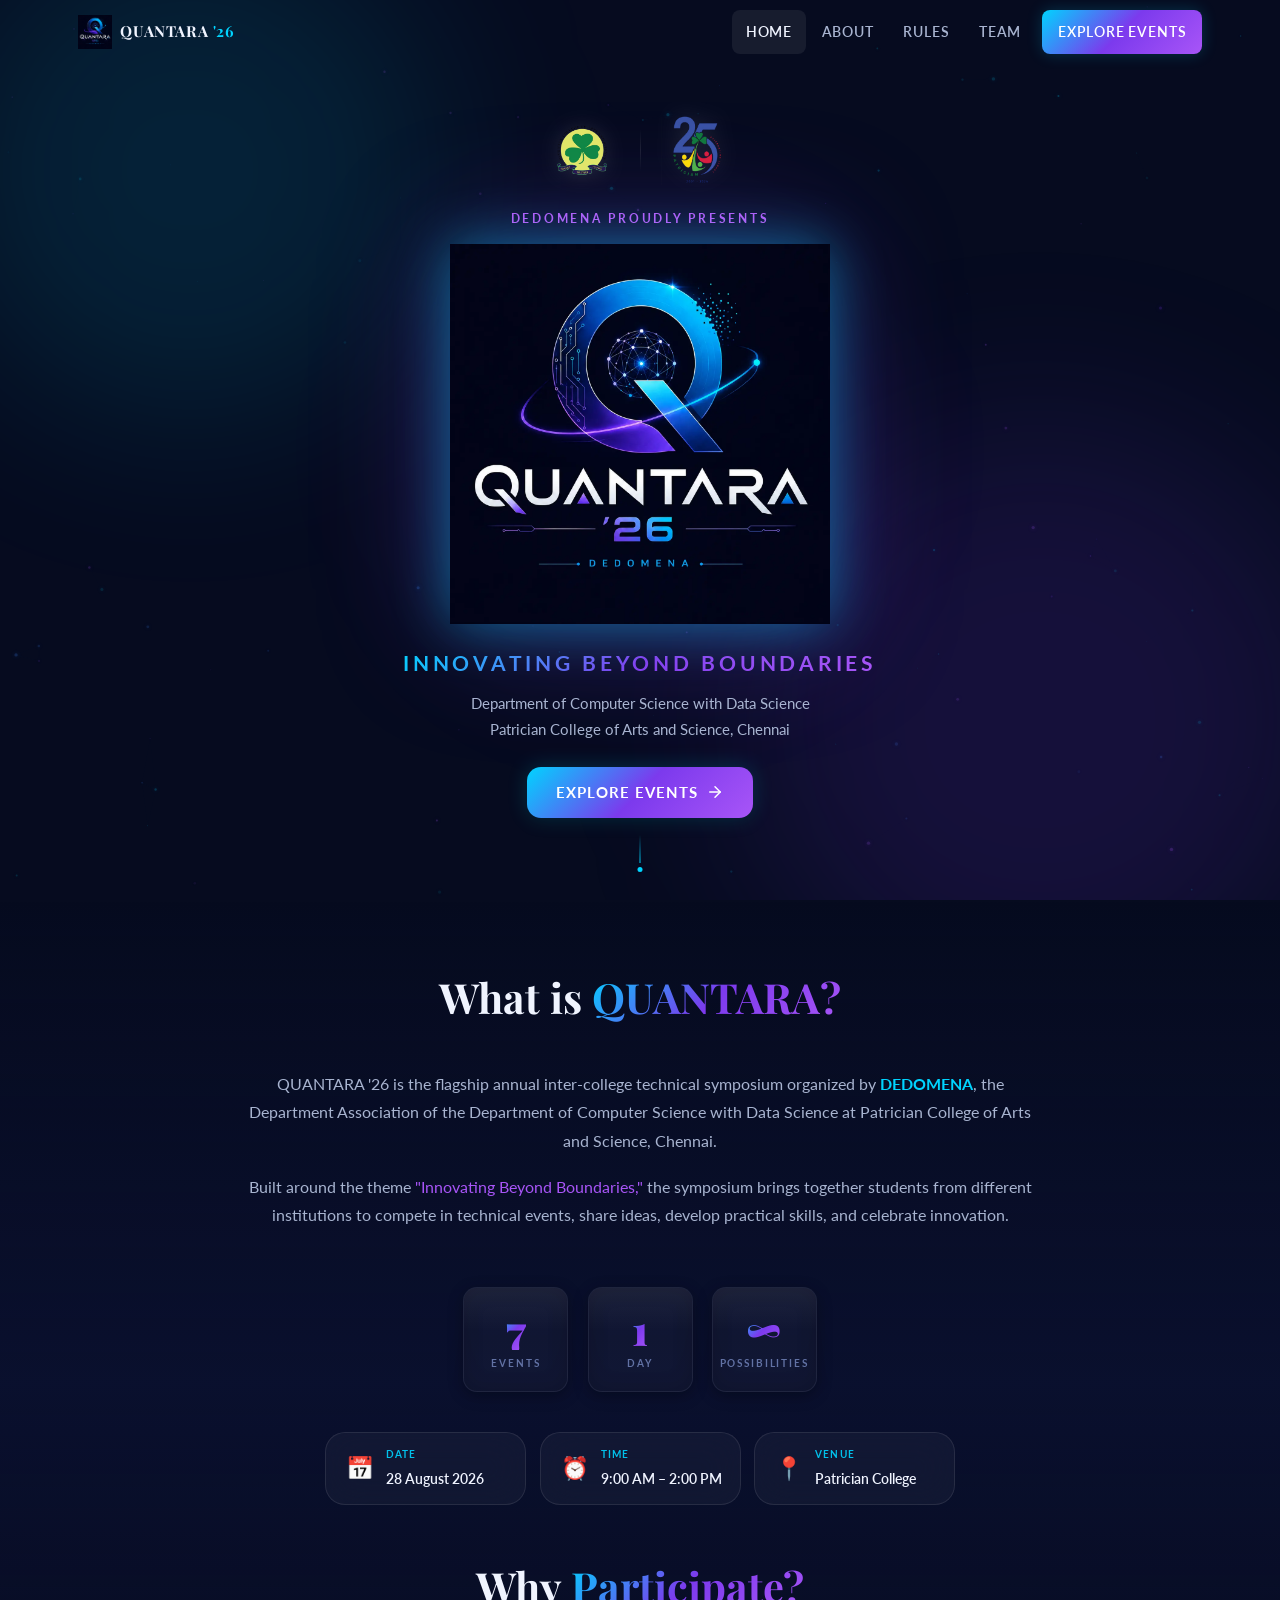
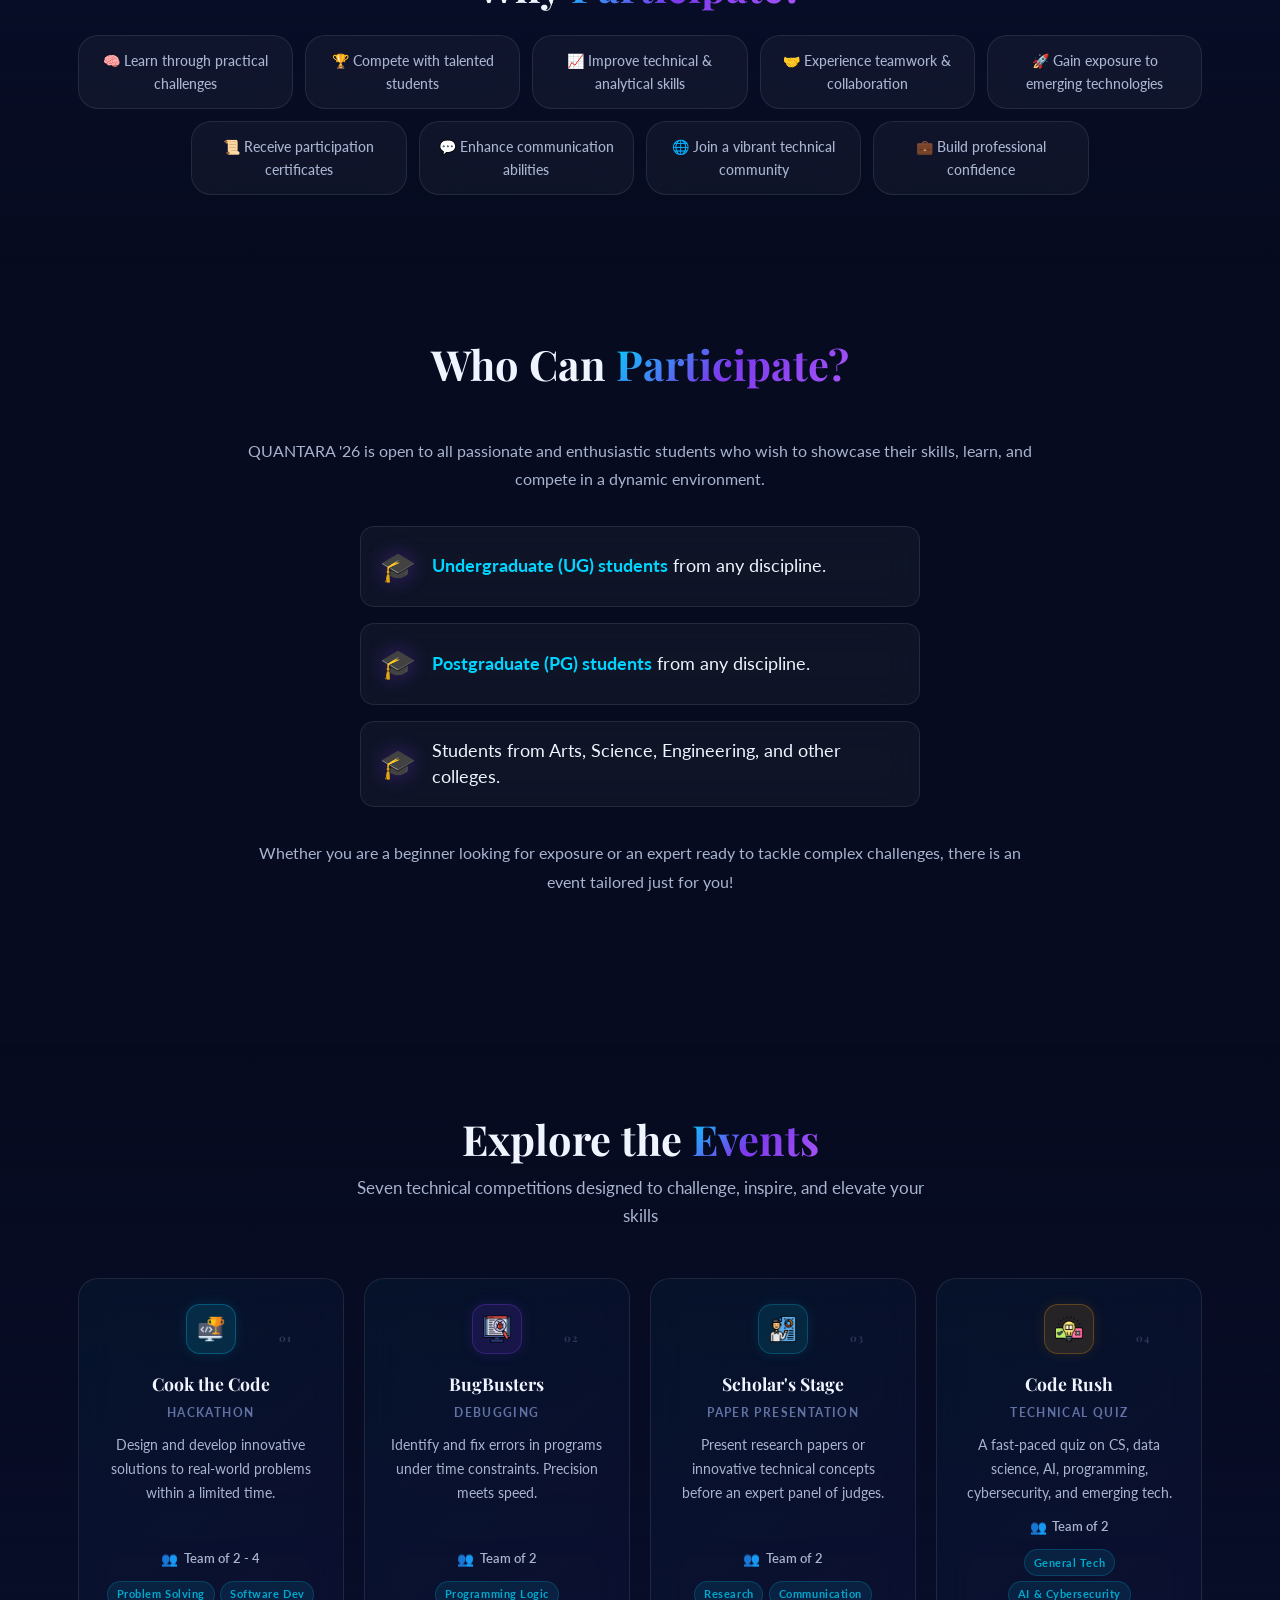
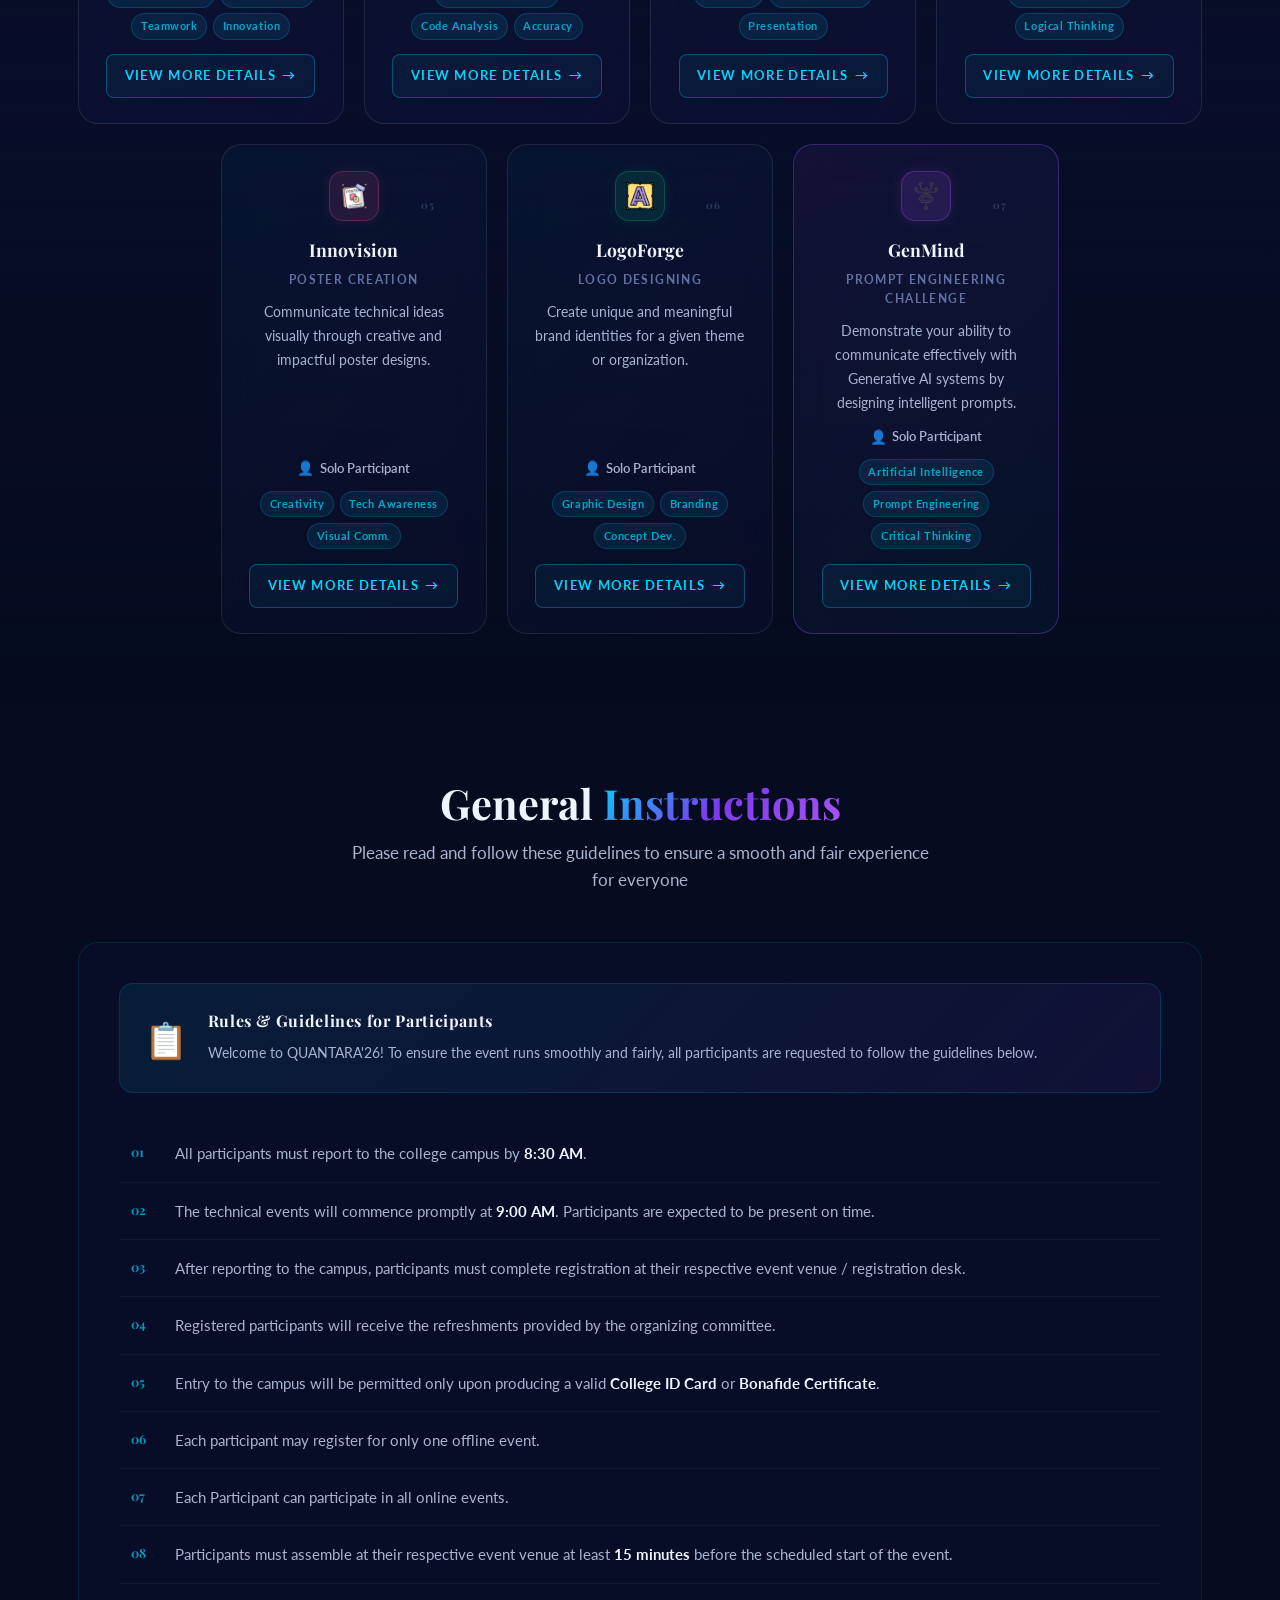
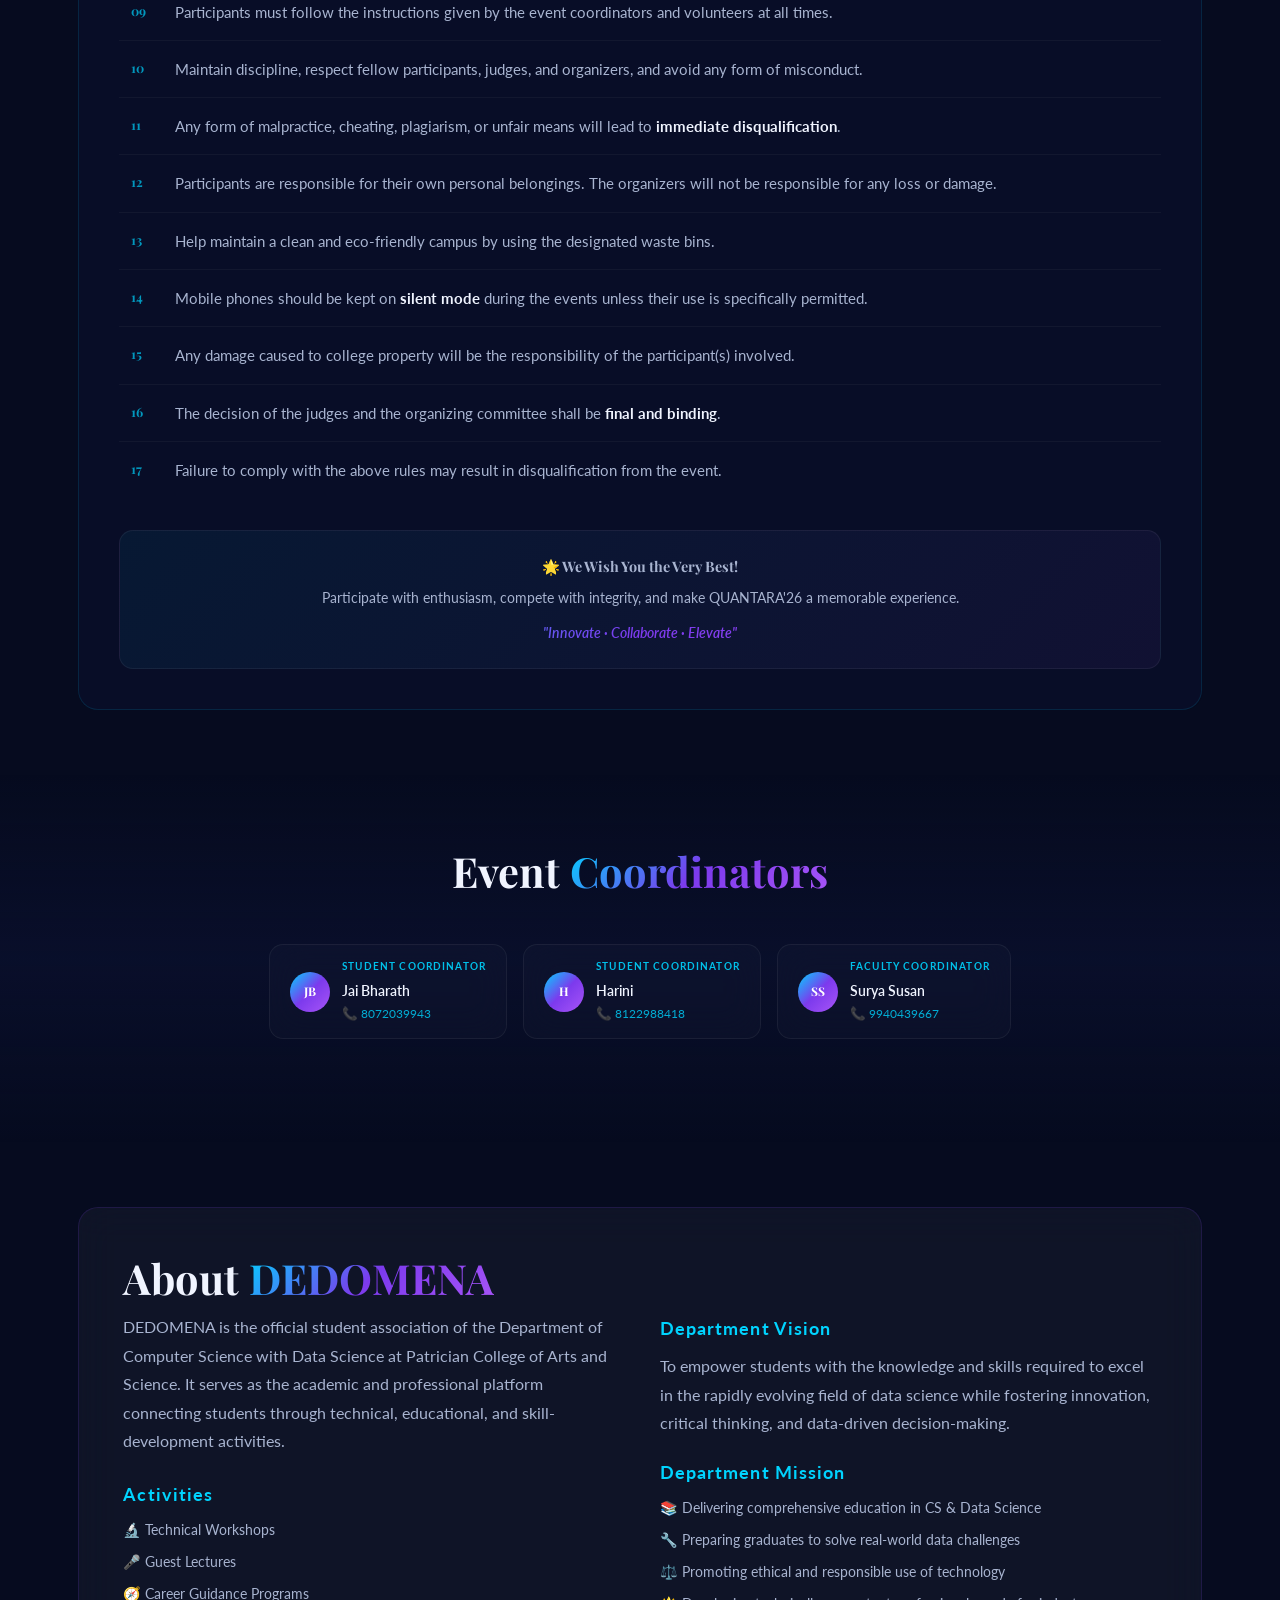
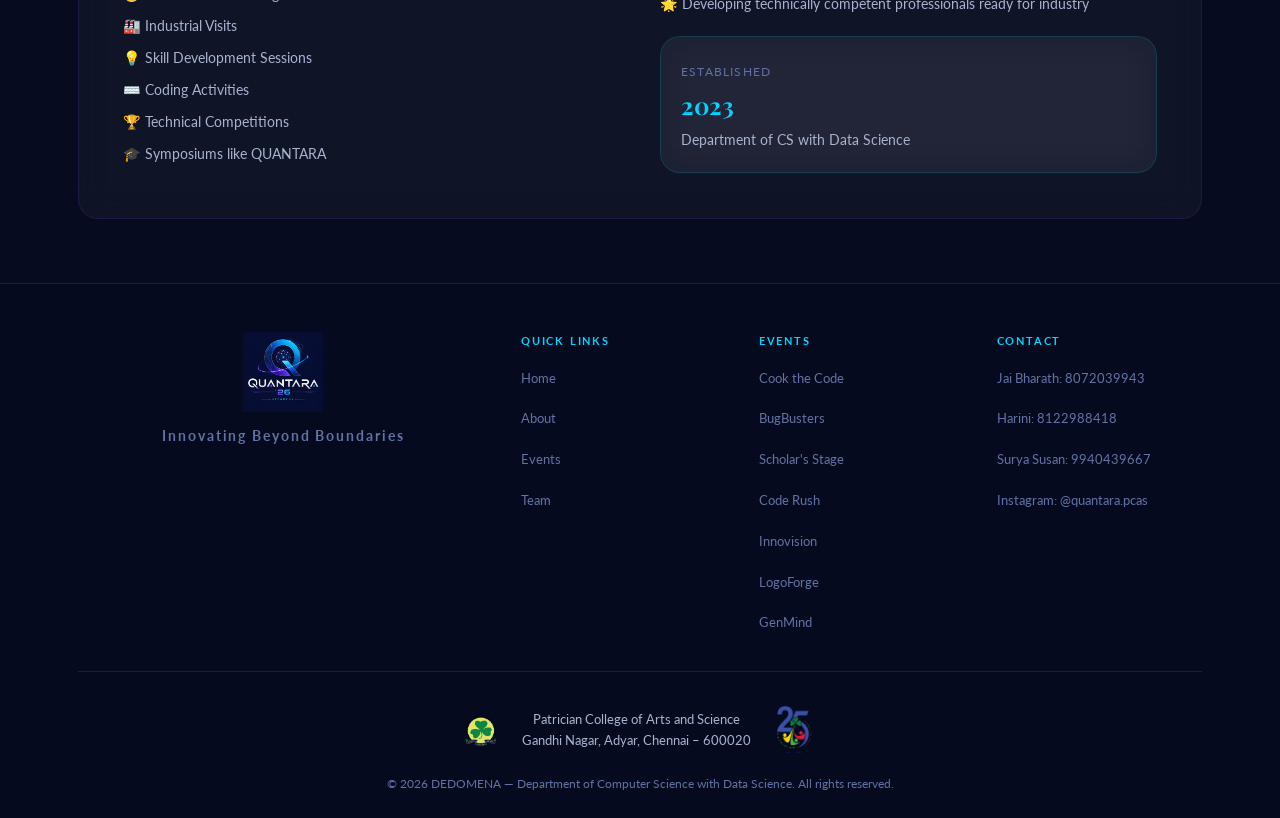
==== commit 5e2d15b5: "Rule updated" ====
--- a/index.html
+++ b/index.html
@@ -447,6 +447,7 @@
           <li>Registered participants will receive the refreshments provided by the organizing committee.</li>
           <li>Entry to the campus will be permitted only upon producing a valid <strong>College ID Card</strong> or <strong>Bonafide Certificate</strong>.</li>
           <li>Each participant may register for only one offline event.</li>
+          <li>Each Participant can participate in all online events.</li>
           <li>Participants must assemble at their respective event venue at least <strong>15 minutes</strong> before the scheduled start of the event.</li>
           <li>Participants must follow the instructions given by the event coordinators and volunteers at all times.</li>
           <li>Maintain discipline, respect fellow participants, judges, and organizers, and avoid any form of misconduct.</li>
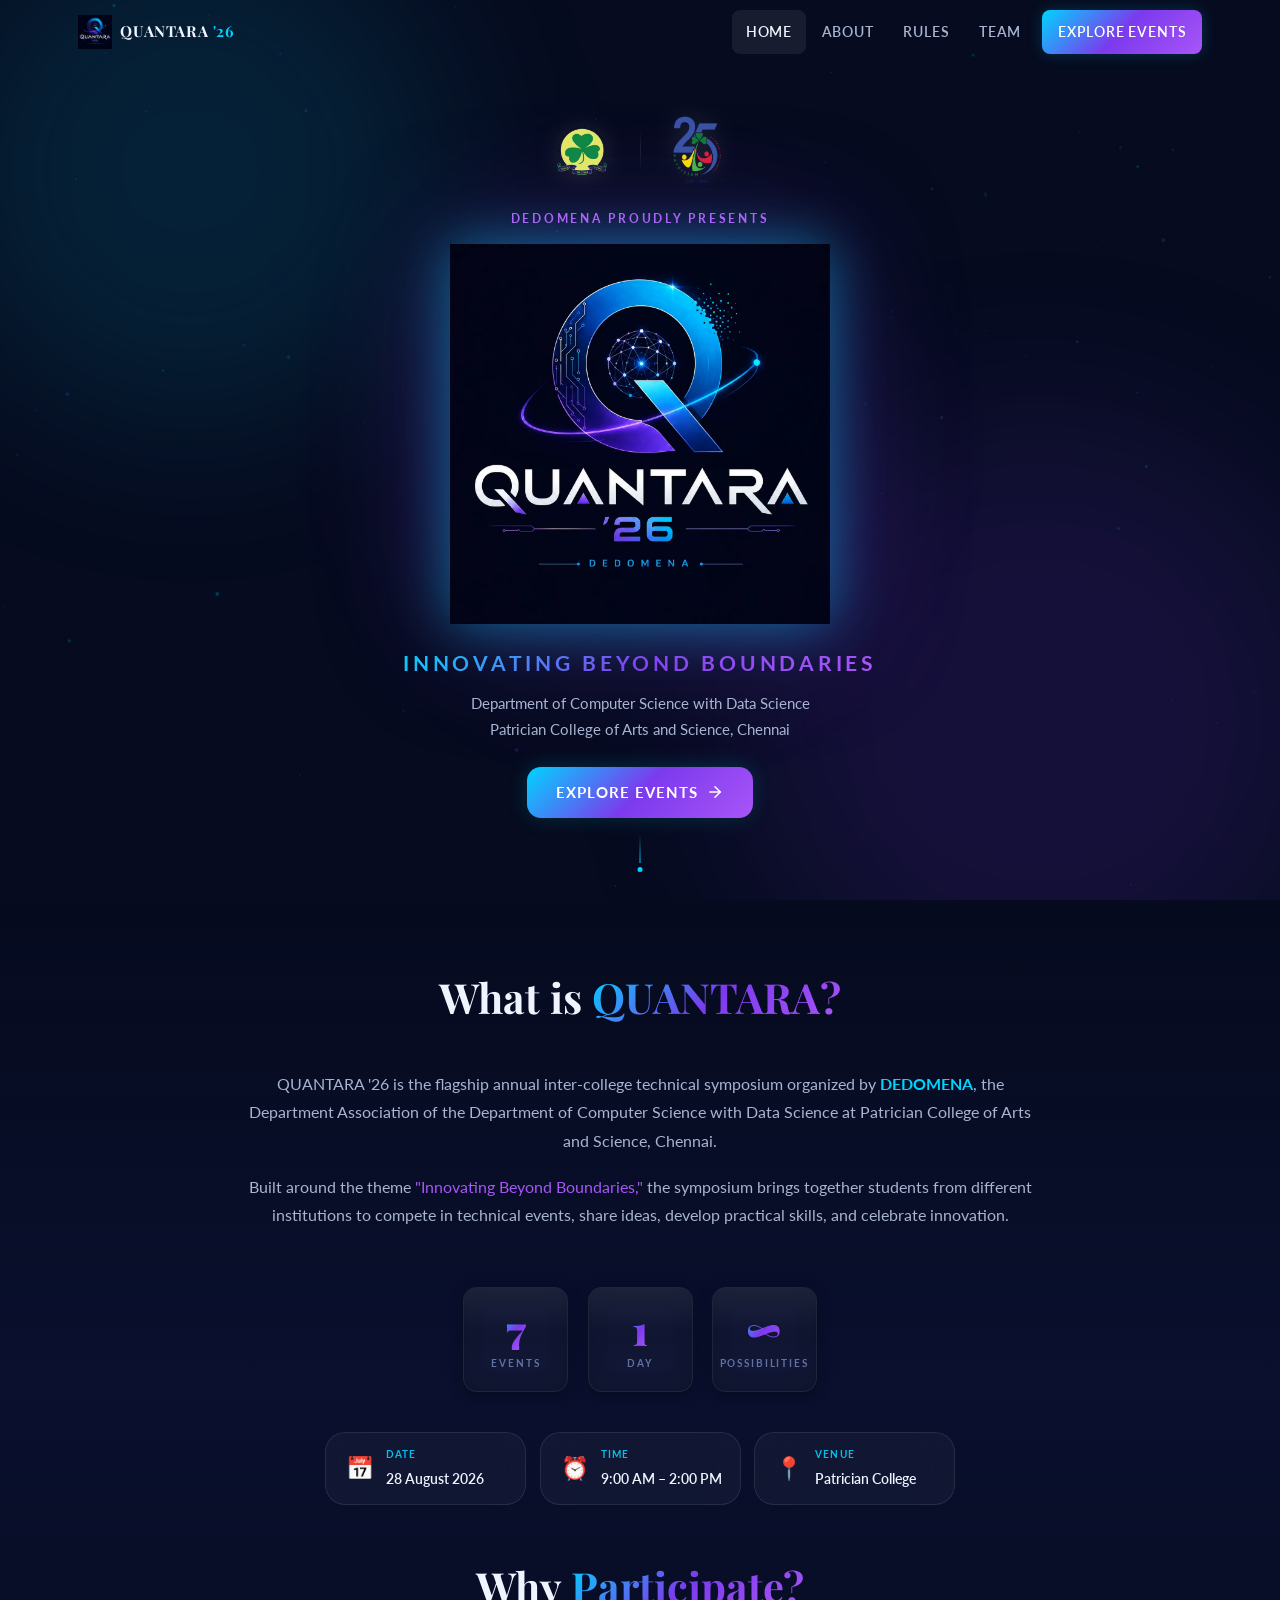
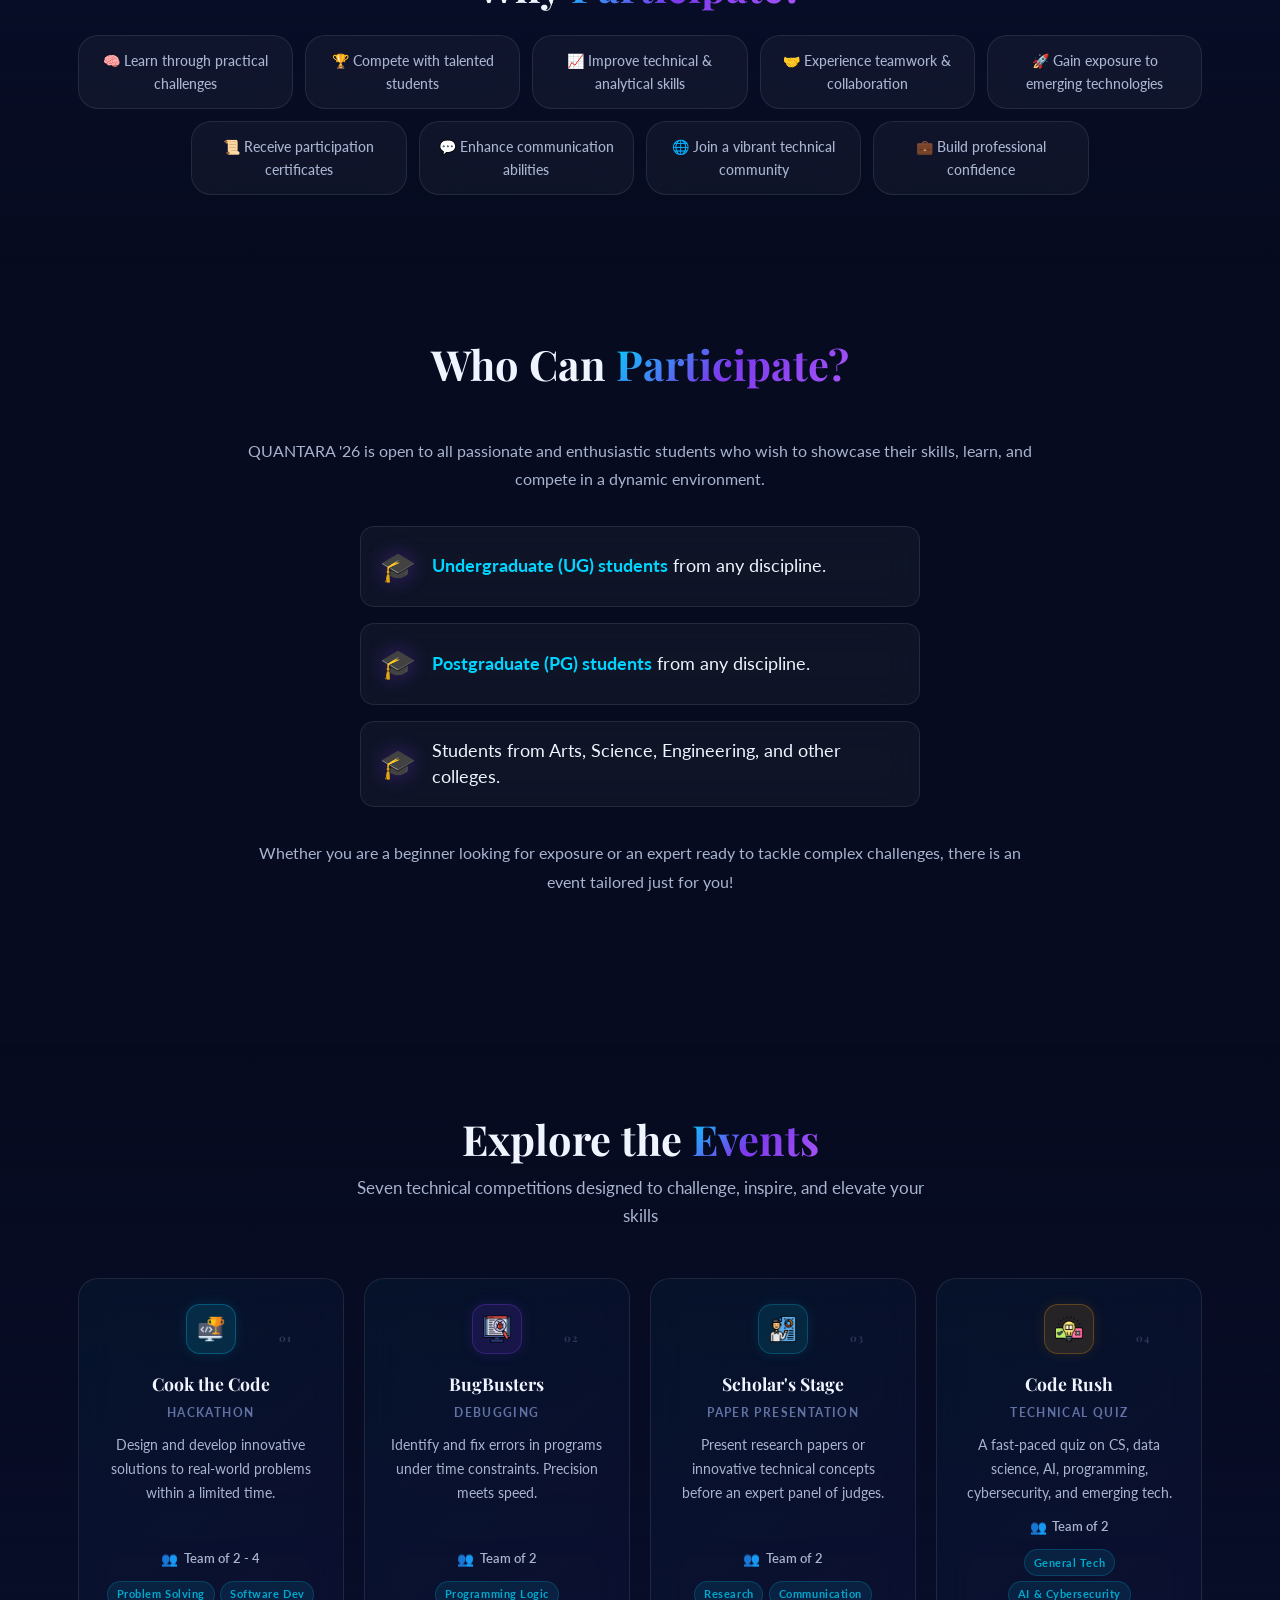
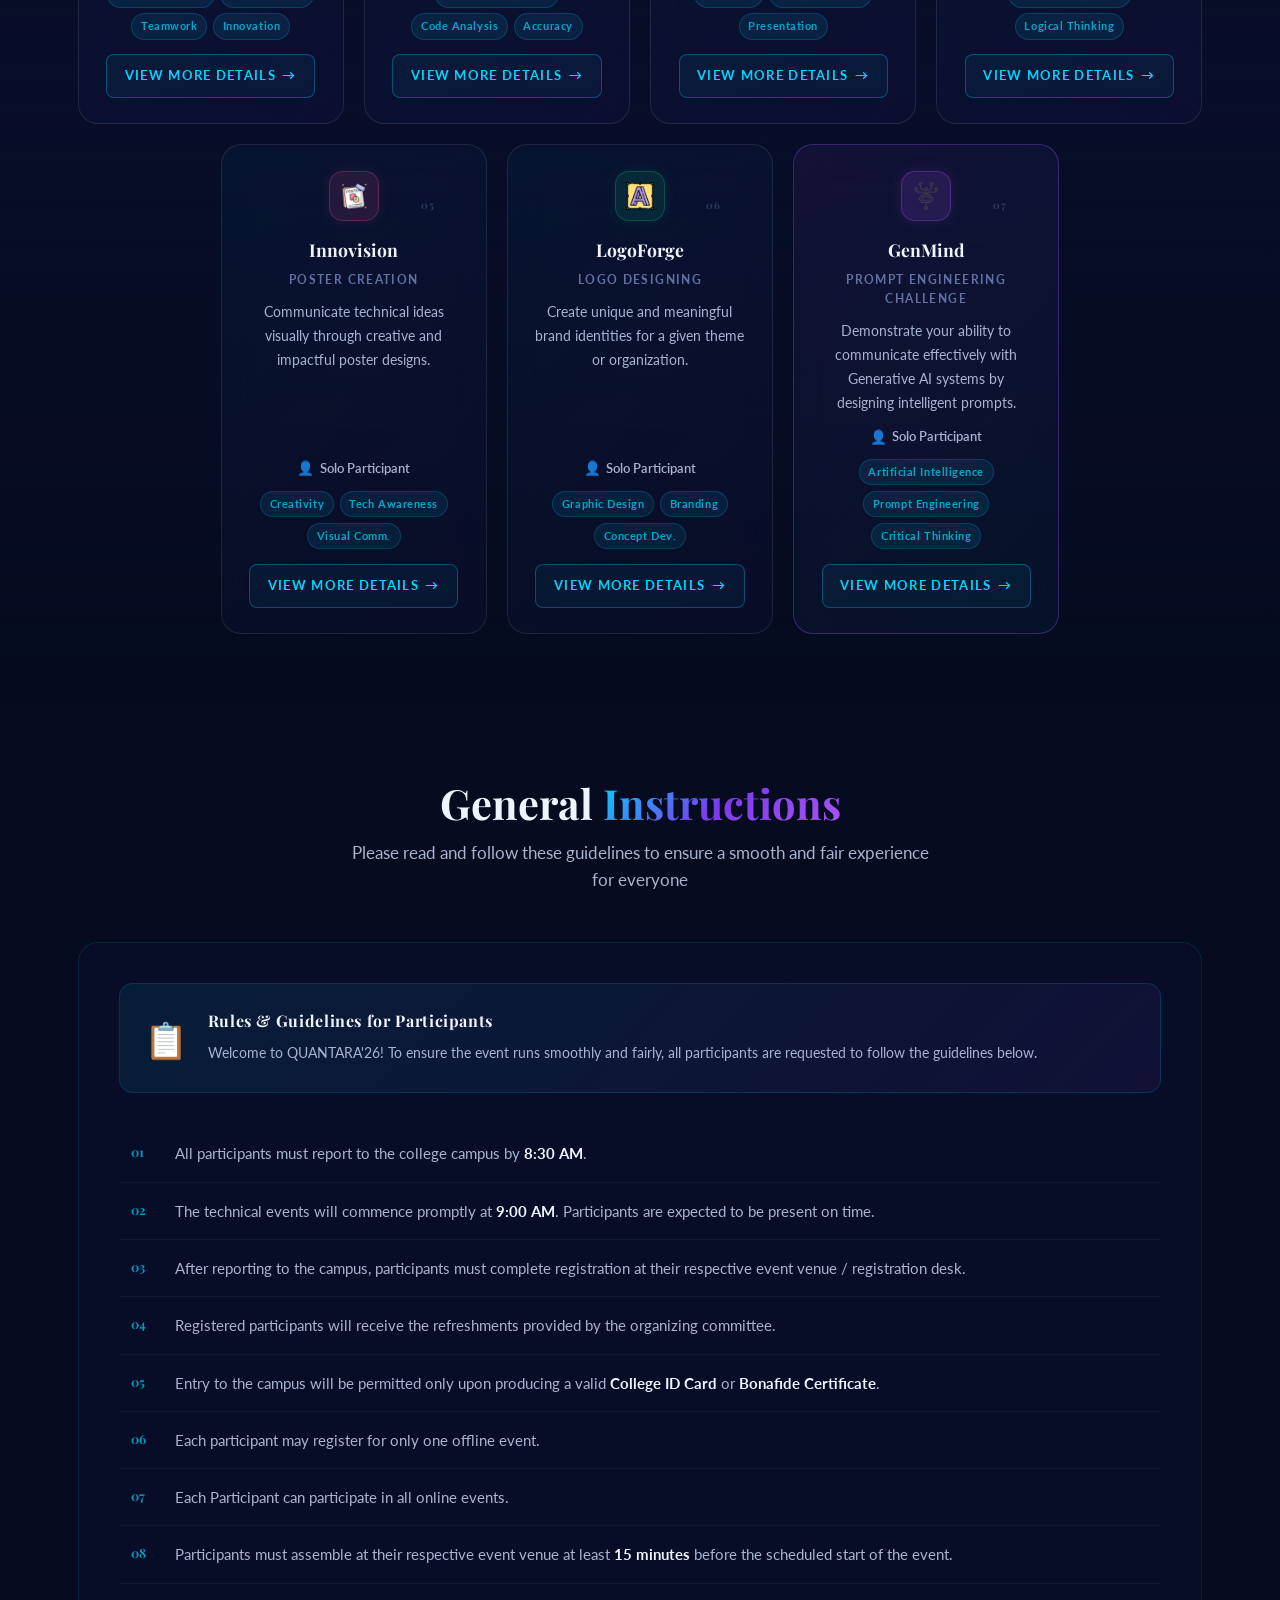
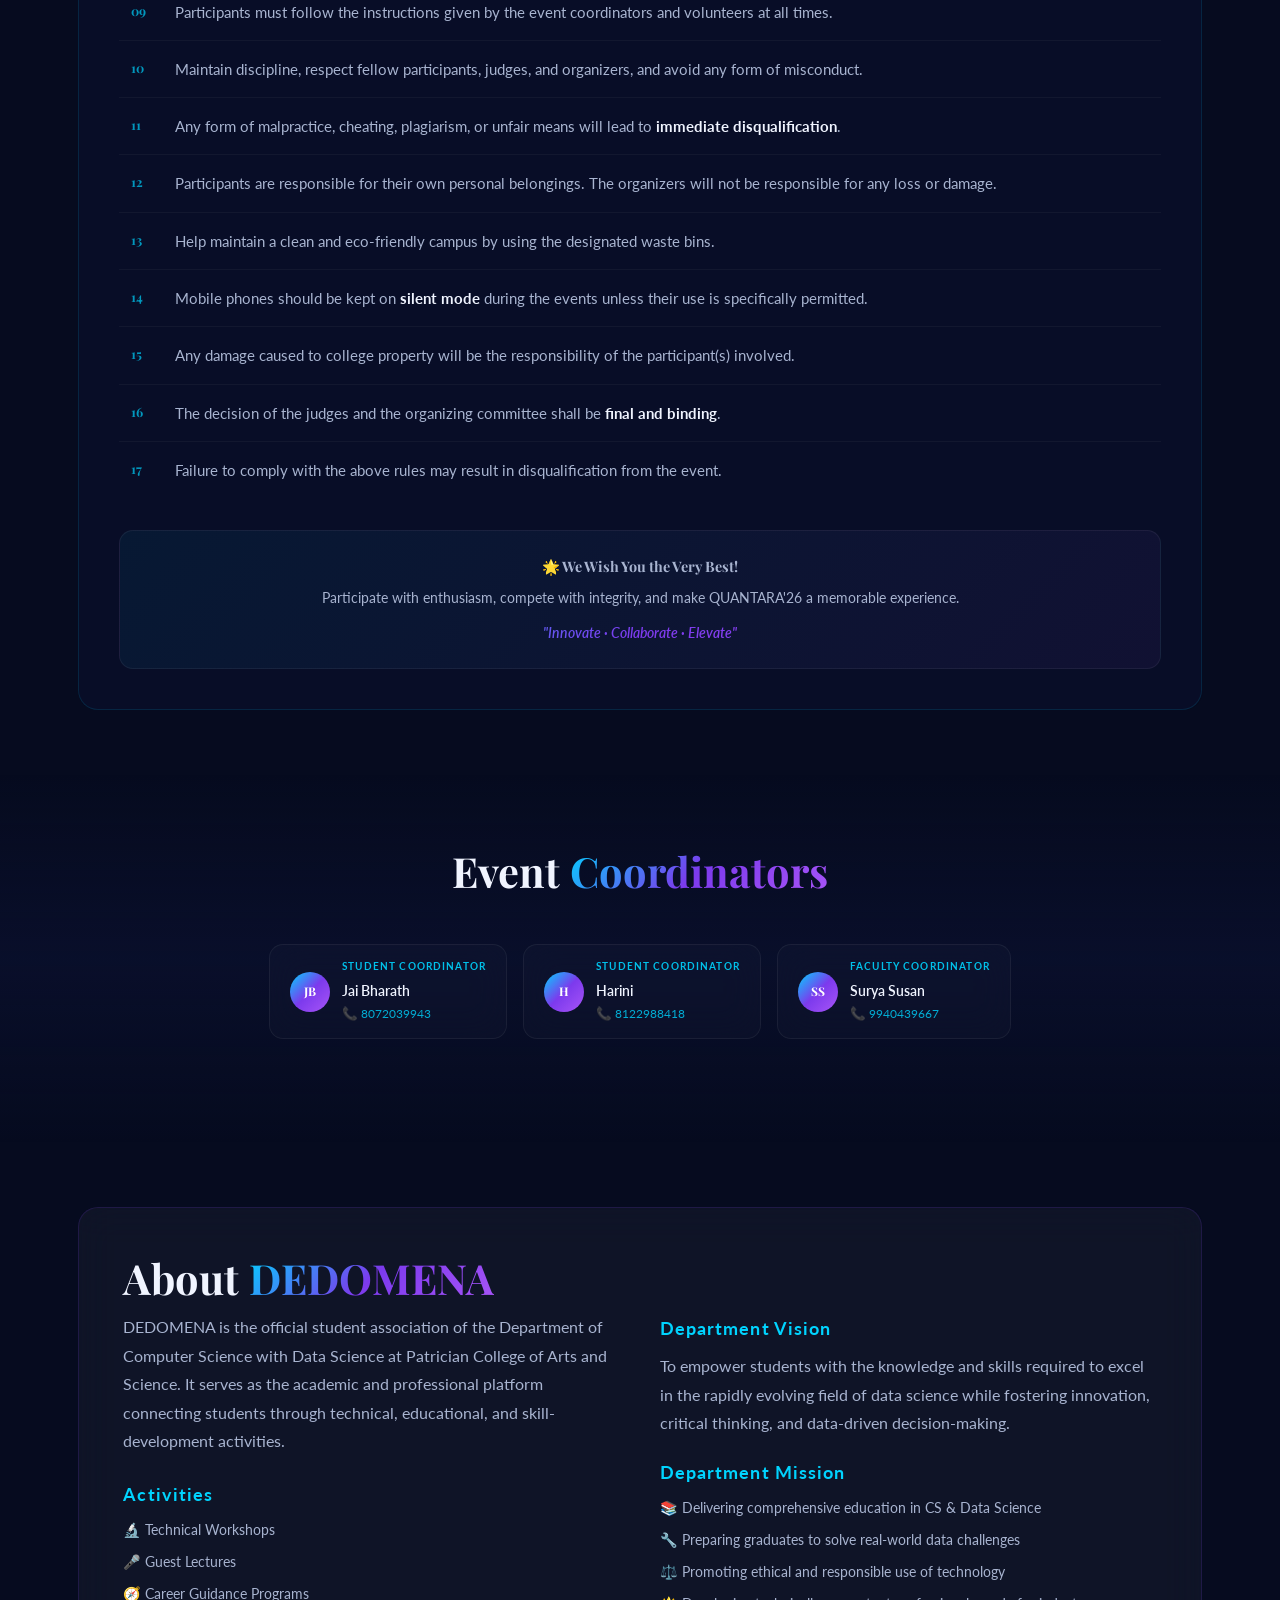
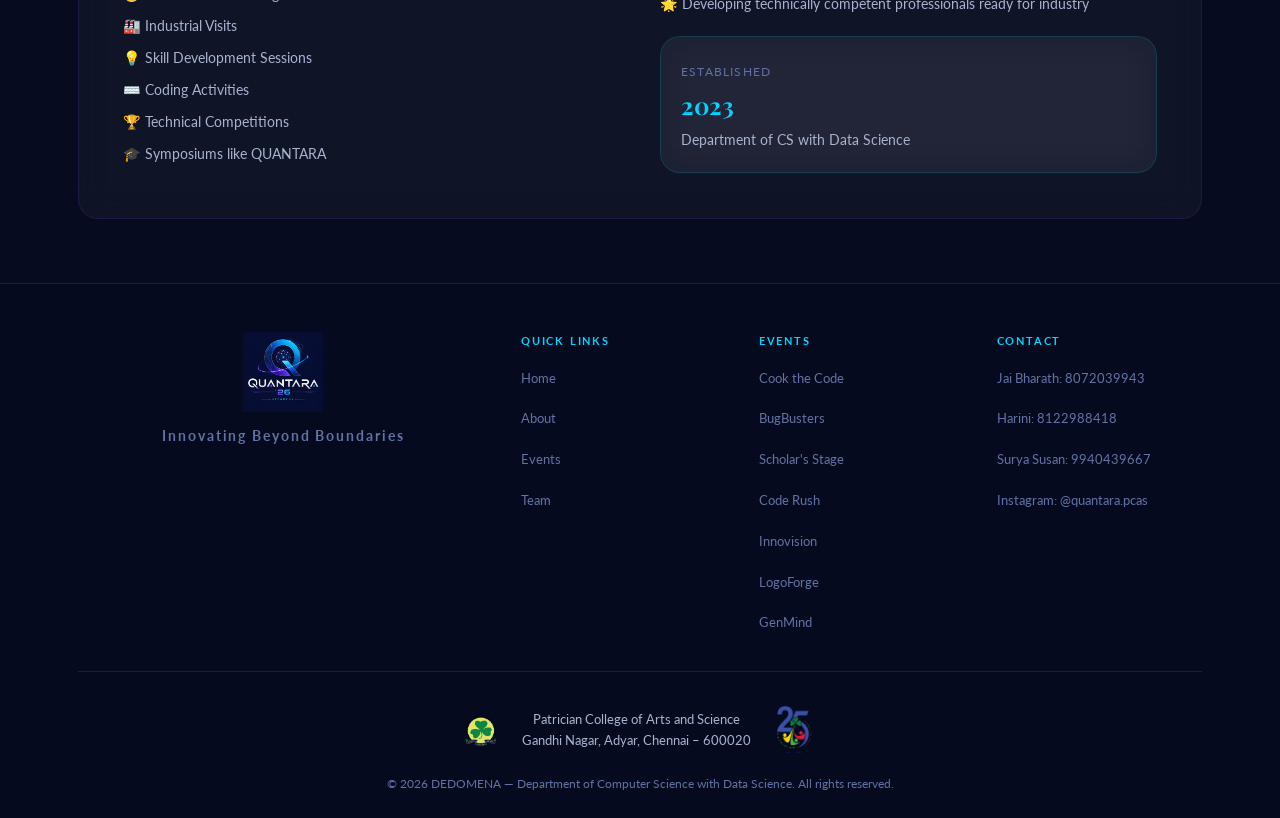
==== commit 1296ef9b: "Add Event schema markup" ====
--- a/index.html
+++ b/index.html
@@ -22,6 +22,27 @@
   <link href="https://fonts.googleapis.com/css2?family=Lato:wght@300;400;700&family=Playfair+Display:wght@400;500;600;700&display=swap" rel="stylesheet" />
   <link rel="icon" type="image/png" href="logos/quantara-logo.png" />
   <link rel="stylesheet" href="style.css" />
+  <script type="application/ld+json">
+  {
+    "@context": "https://schema.org",
+    "@type": "Event",
+    "name": "QUANTARA '26",
+    "startDate": "2026-08-28",
+    "eventAttendanceMode": "https://schema.org/OfflineEventAttendanceMode",
+    "eventStatus": "https://schema.org/EventScheduled",
+    "location": {
+      "@type": "Place",
+      "name": "Patrician College of Arts and Science",
+      "address": "Chennai, Tamil Nadu, India"
+    },
+    "organizer": {
+      "@type": "Organization",
+      "name": "Patrician College of Arts and Science",
+      "url": "https://quantara.org.in"
+    },
+    "url": "https://quantara.org.in/"
+  }
+  </script>
 </head>
 <body>
 
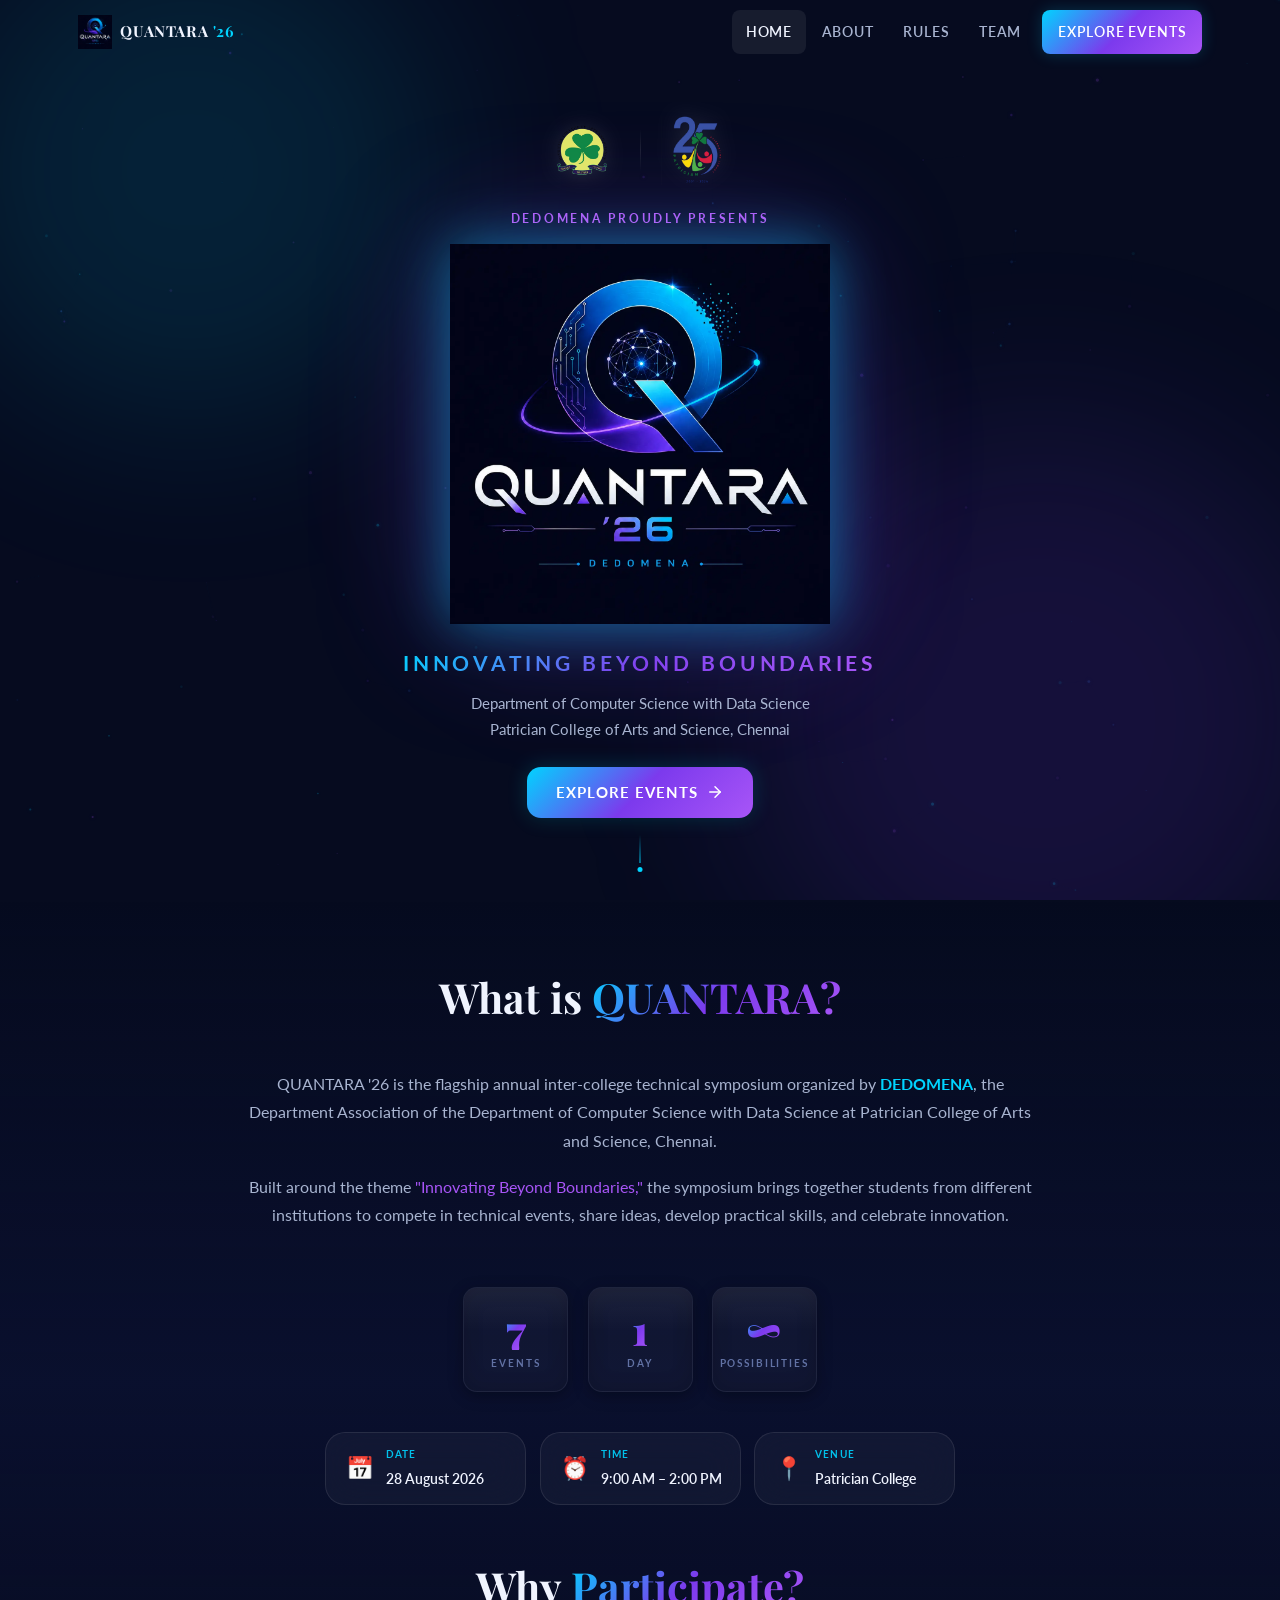
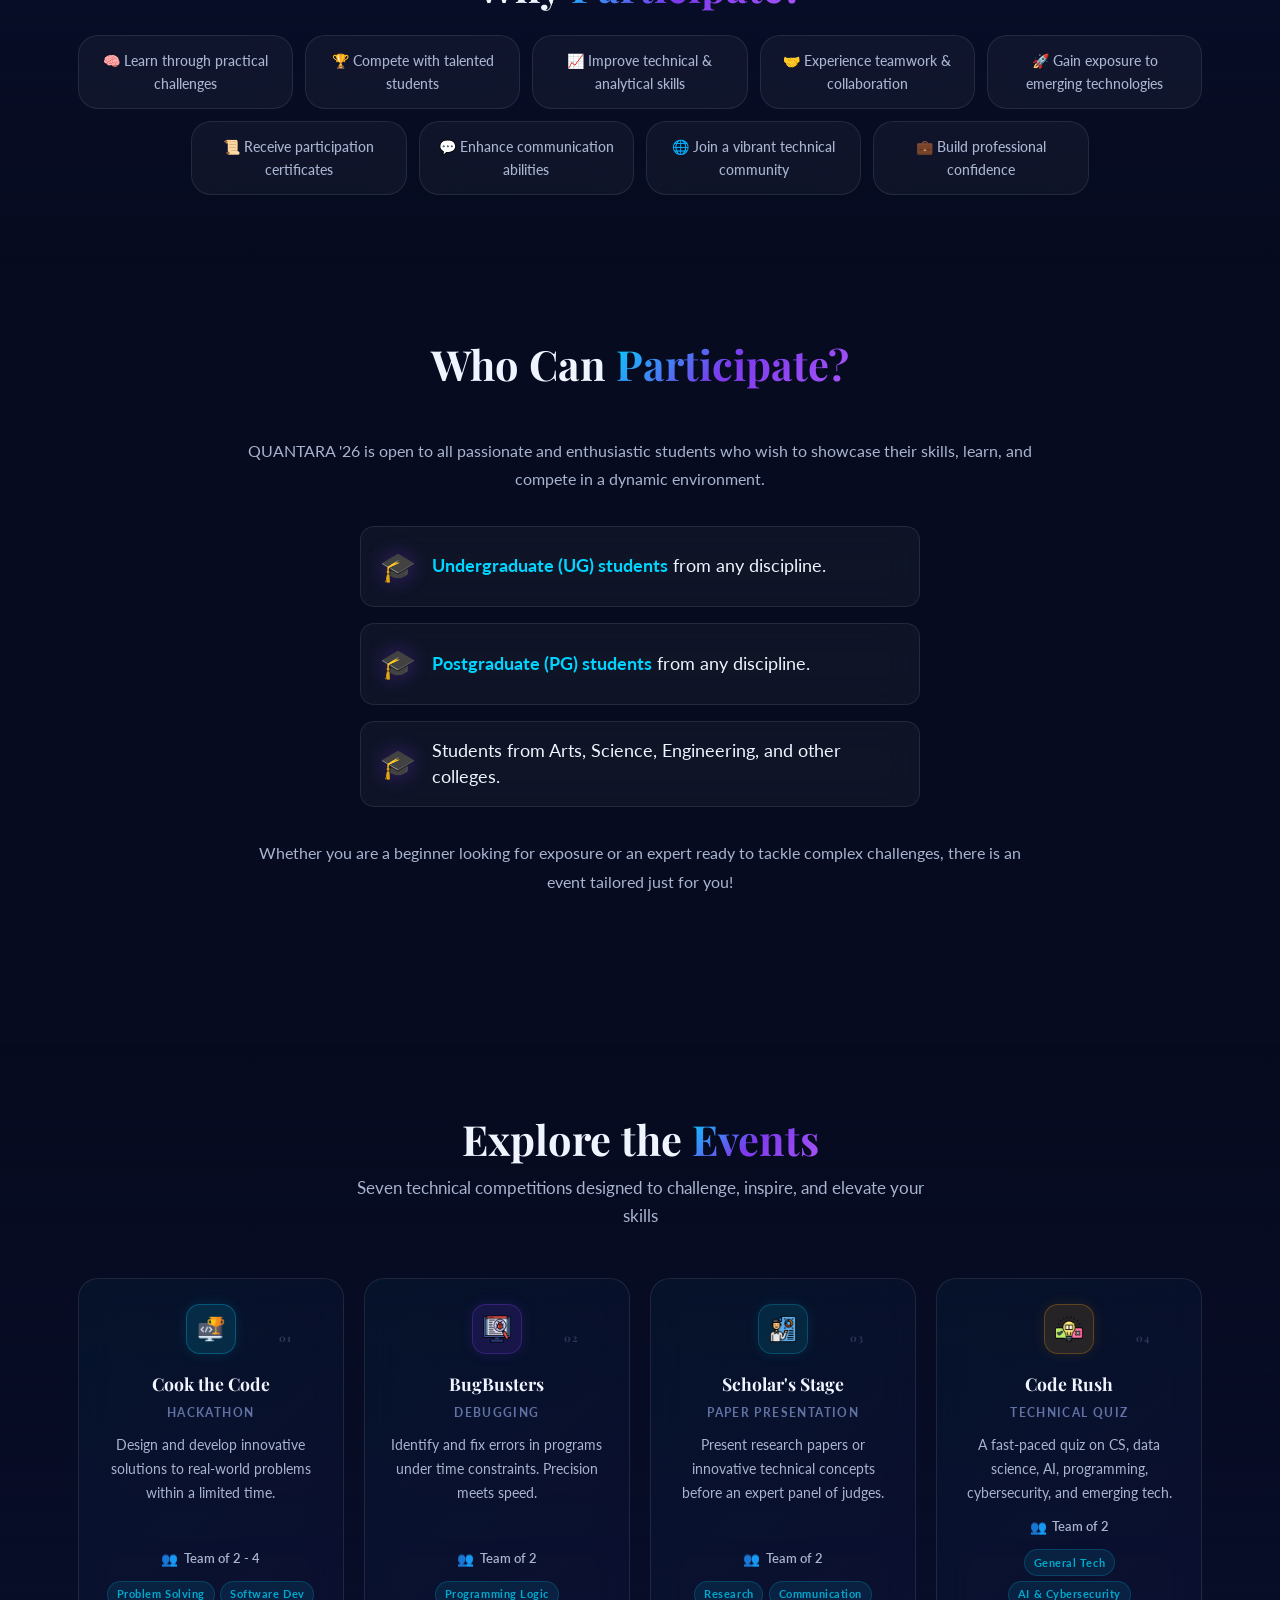
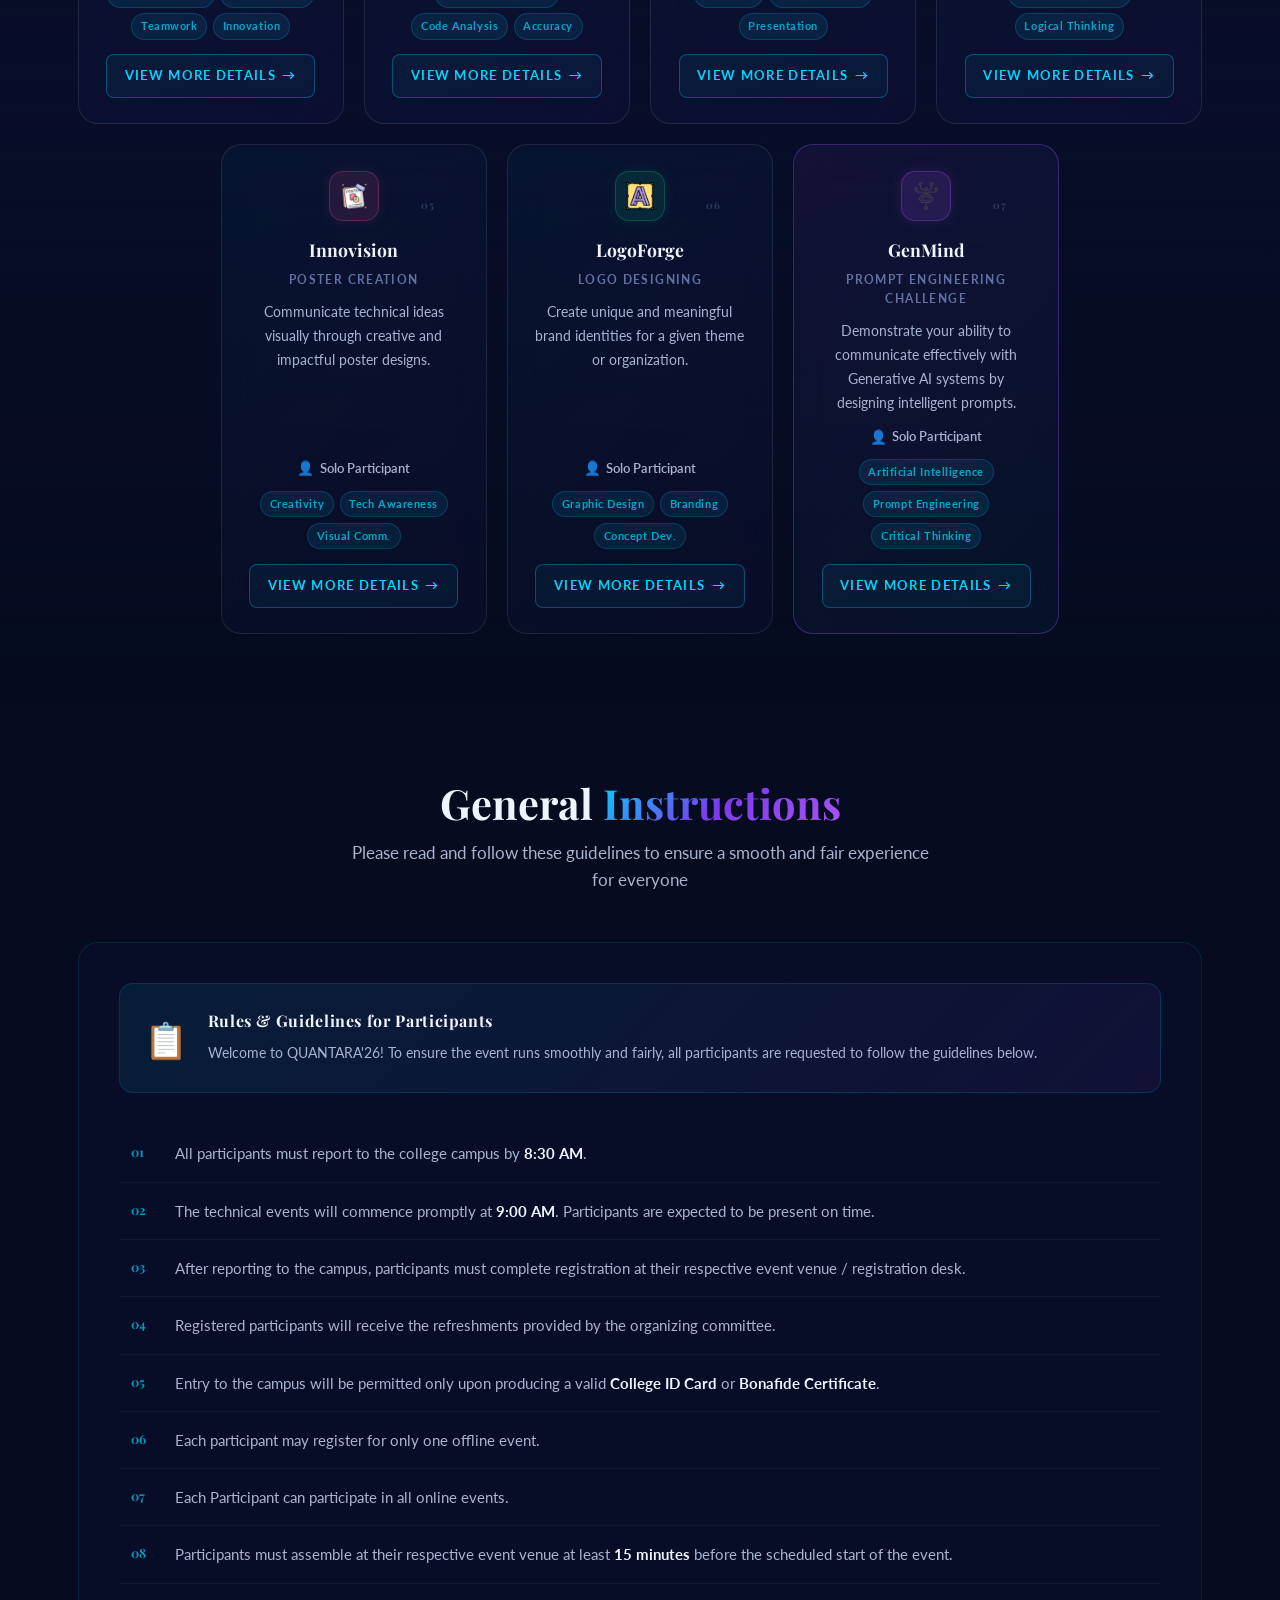
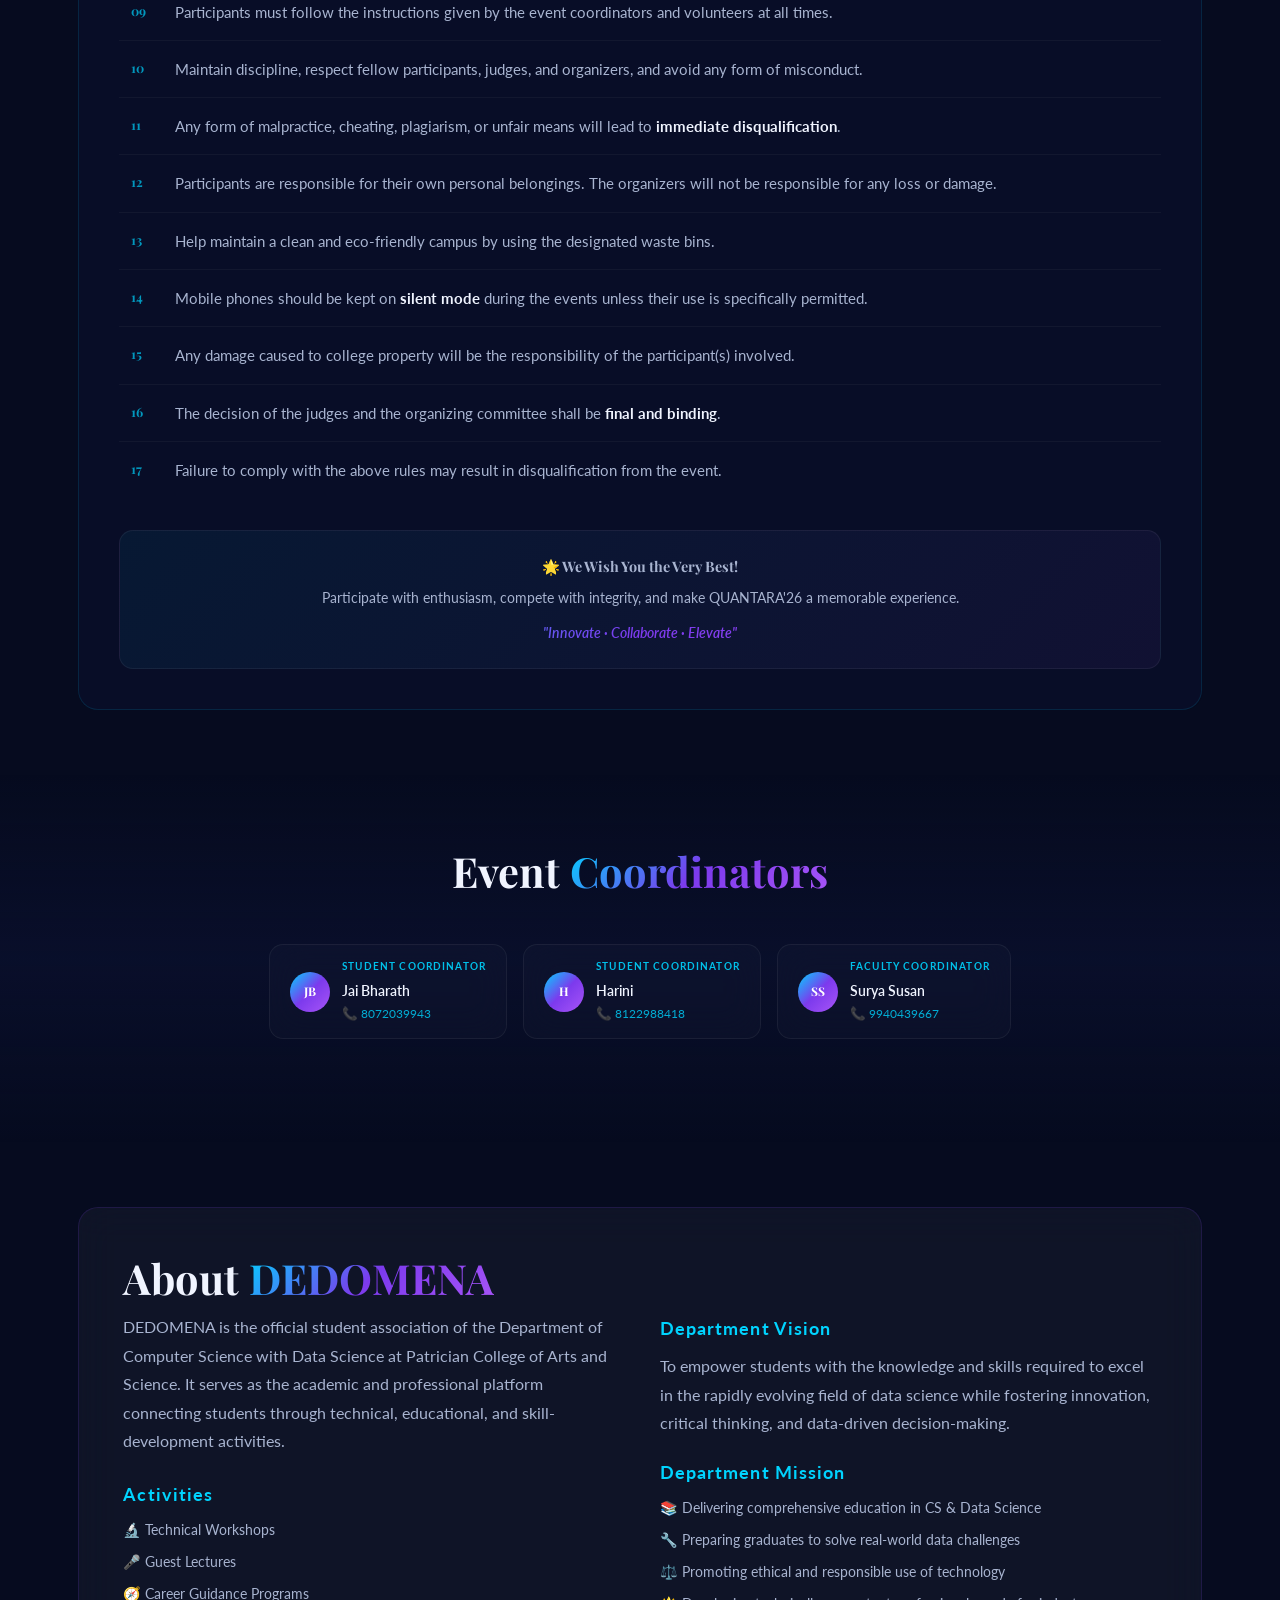
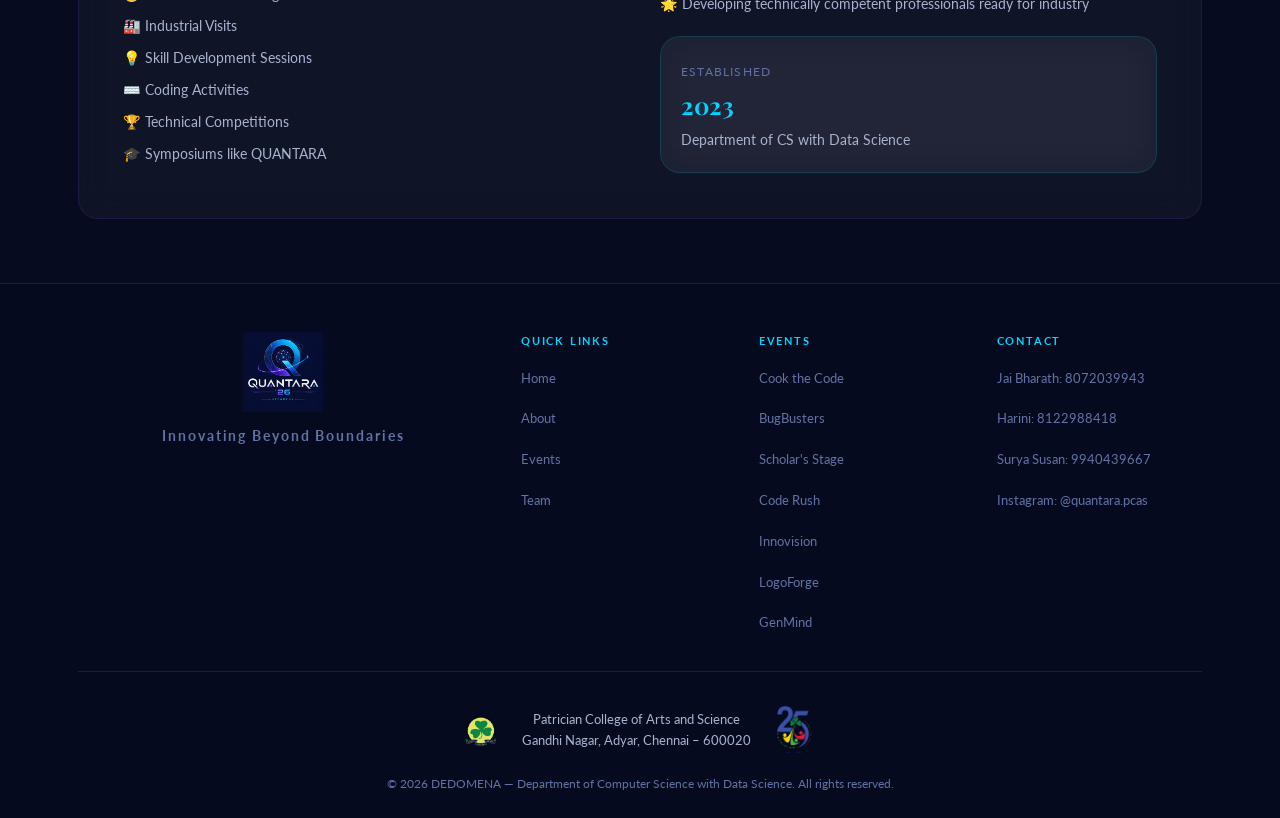
==== commit 15d6b3a4: "Schema updated" ====
--- a/index.html
+++ b/index.html
@@ -26,19 +26,36 @@
   {
     "@context": "https://schema.org",
     "@type": "Event",
-    "name": "QUANTARA '26",
-    "startDate": "2026-08-28",
+    "name": "QUANTARA ’26",
+    "description": "QUANTARA ’26 is the flagship national level inter-college technical symposium organized by Patrician College of Arts and Science, Chennai on 28 August 2026. Participate in hackathon, debugging, AI prompt engineering, paper presentation, quiz, poster design, and logo creation events.",
+    "startDate": "2026-08-28T09:30:00+05:30",
+    "endDate": "2026-08-28T17:30:00+05:30",
     "eventAttendanceMode": "https://schema.org/OfflineEventAttendanceMode",
     "eventStatus": "https://schema.org/EventScheduled",
+    "image": [
+      "https://quantara.org.in/logos/quantara-logo.png"
+    ],
     "location": {
       "@type": "Place",
       "name": "Patrician College of Arts and Science",
-      "address": "Chennai, Tamil Nadu, India"
+      "address": {
+        "@type": "PostalAddress",
+        "addressLocality": "Chennai",
+        "addressRegion": "Tamil Nadu",
+        "addressCountry": "IN"
+      }
     },
     "organizer": {
       "@type": "Organization",
       "name": "Patrician College of Arts and Science",
       "url": "https://quantara.org.in"
+    },
+    "offers": {
+      "@type": "Offer",
+      "url": "https://quantara.org.in/",
+      "price": "0",
+      "priceCurrency": "INR",
+      "availability": "https://schema.org/InStock"
     },
     "url": "https://quantara.org.in/"
   }
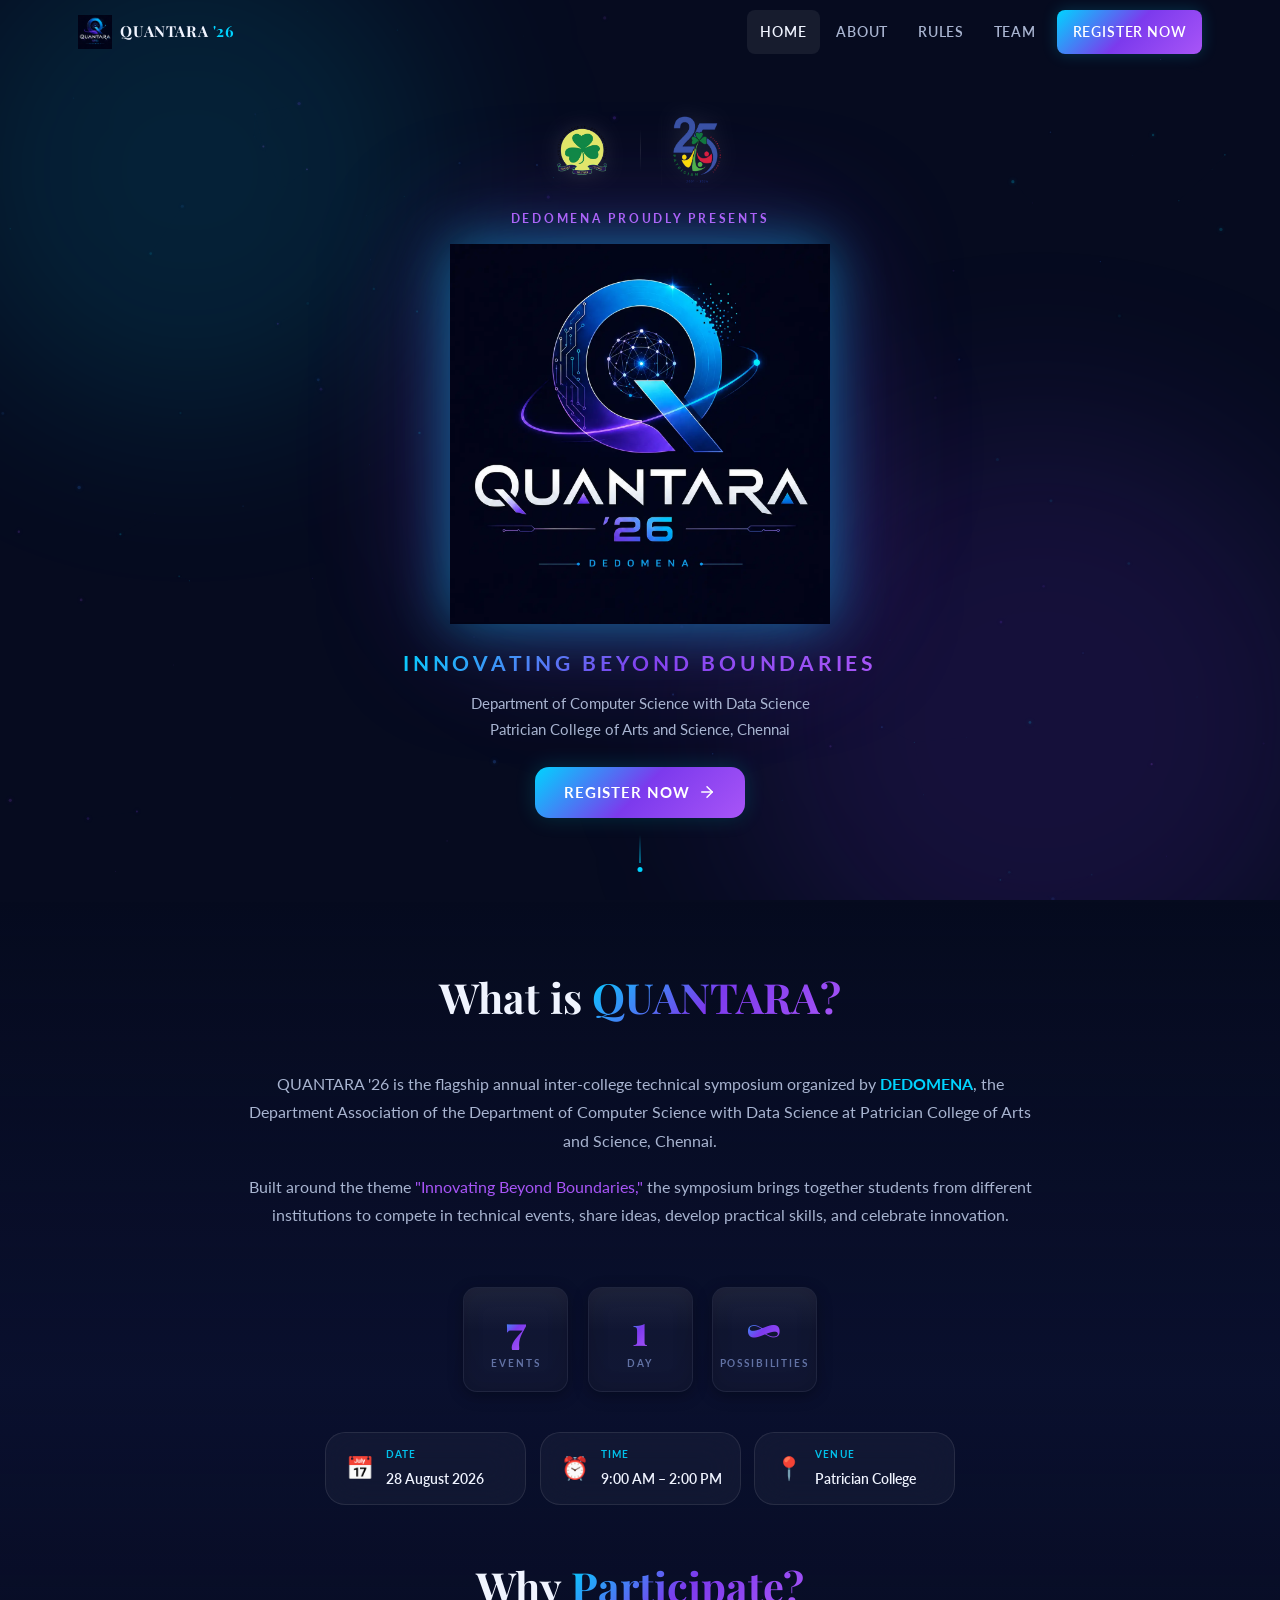
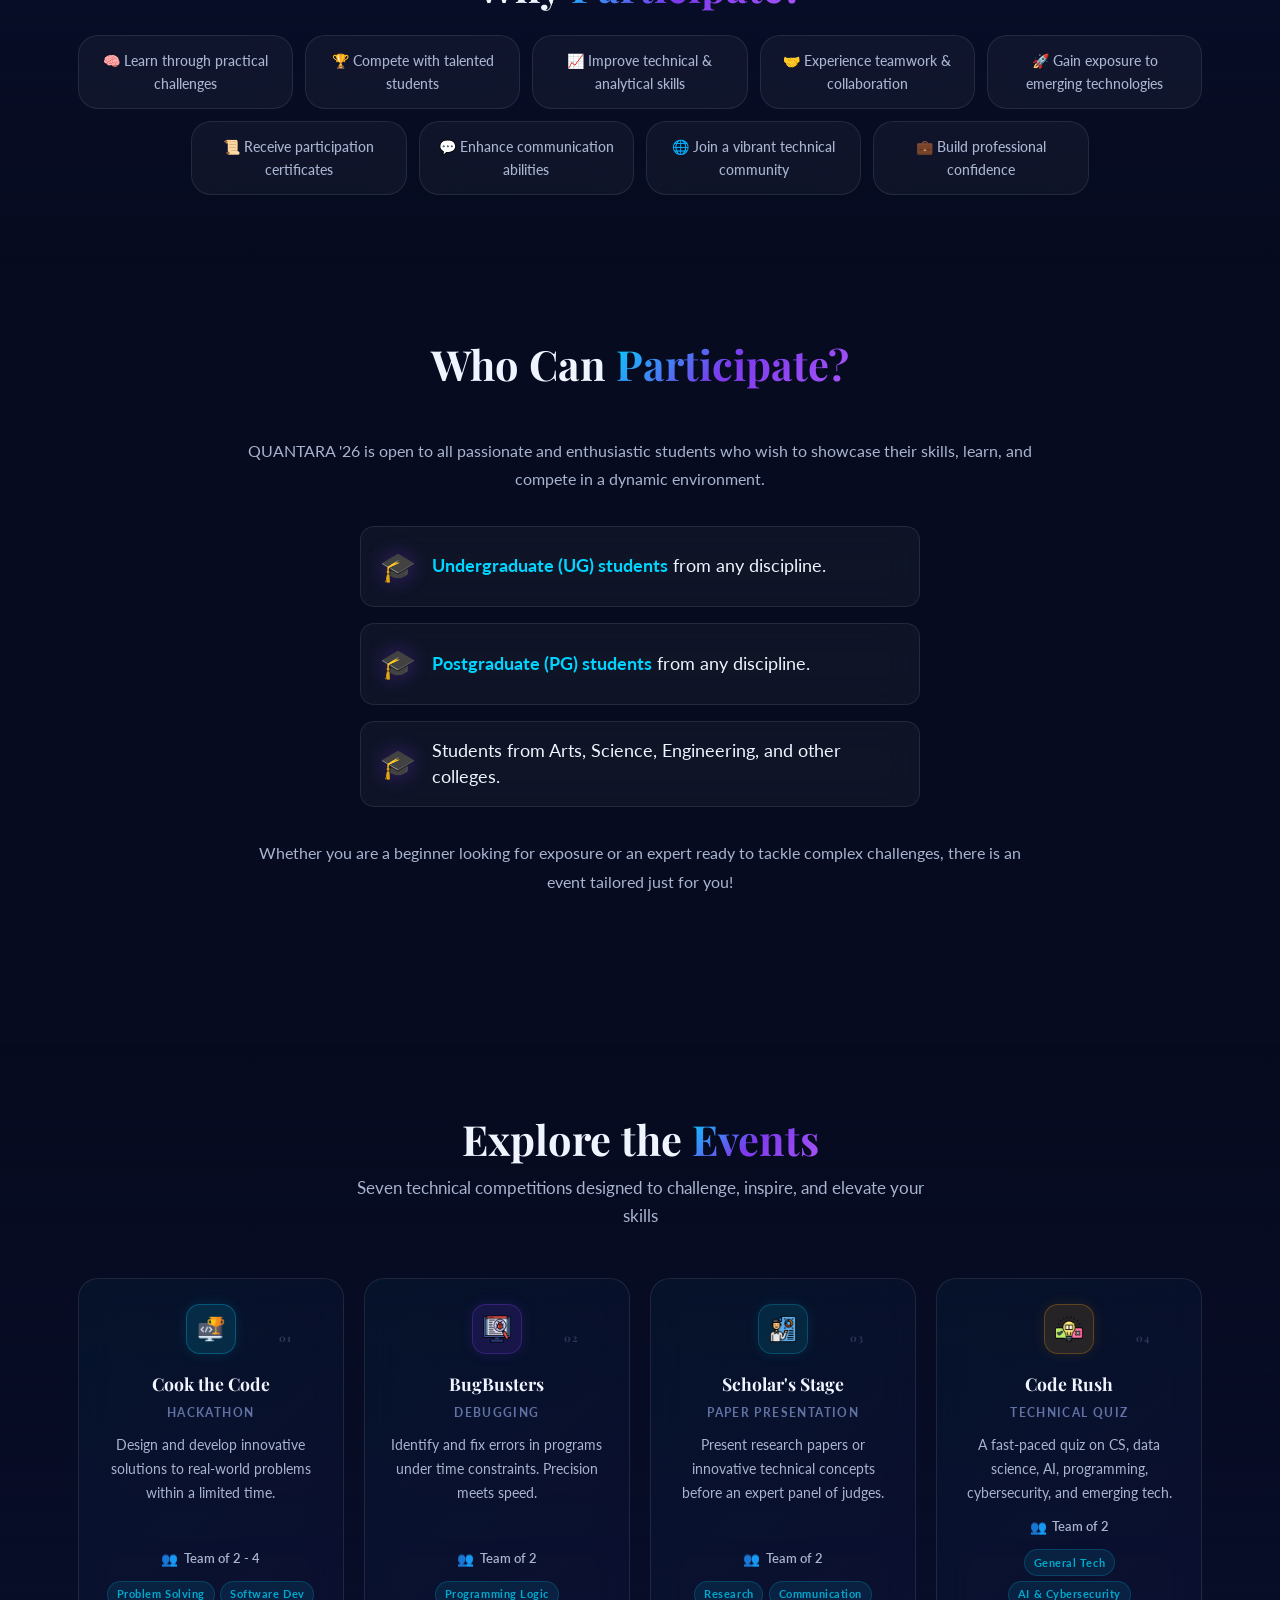
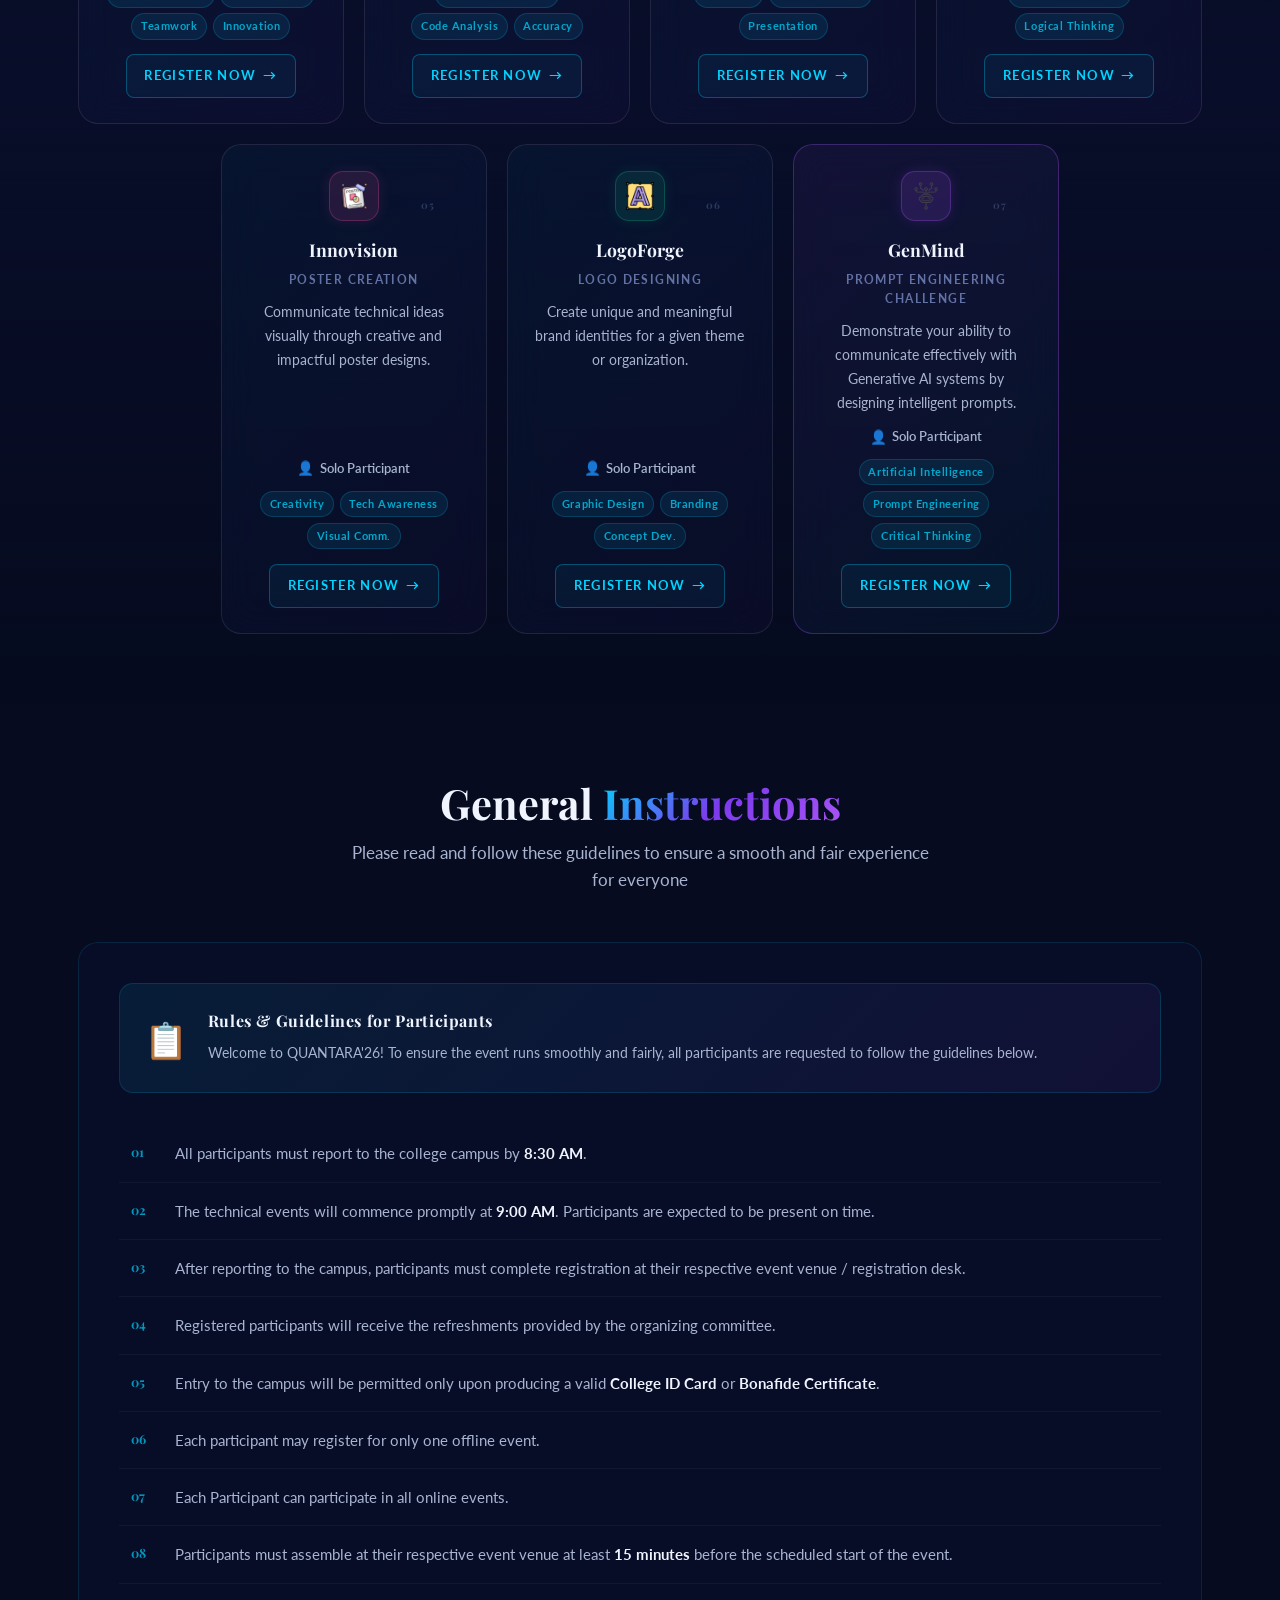
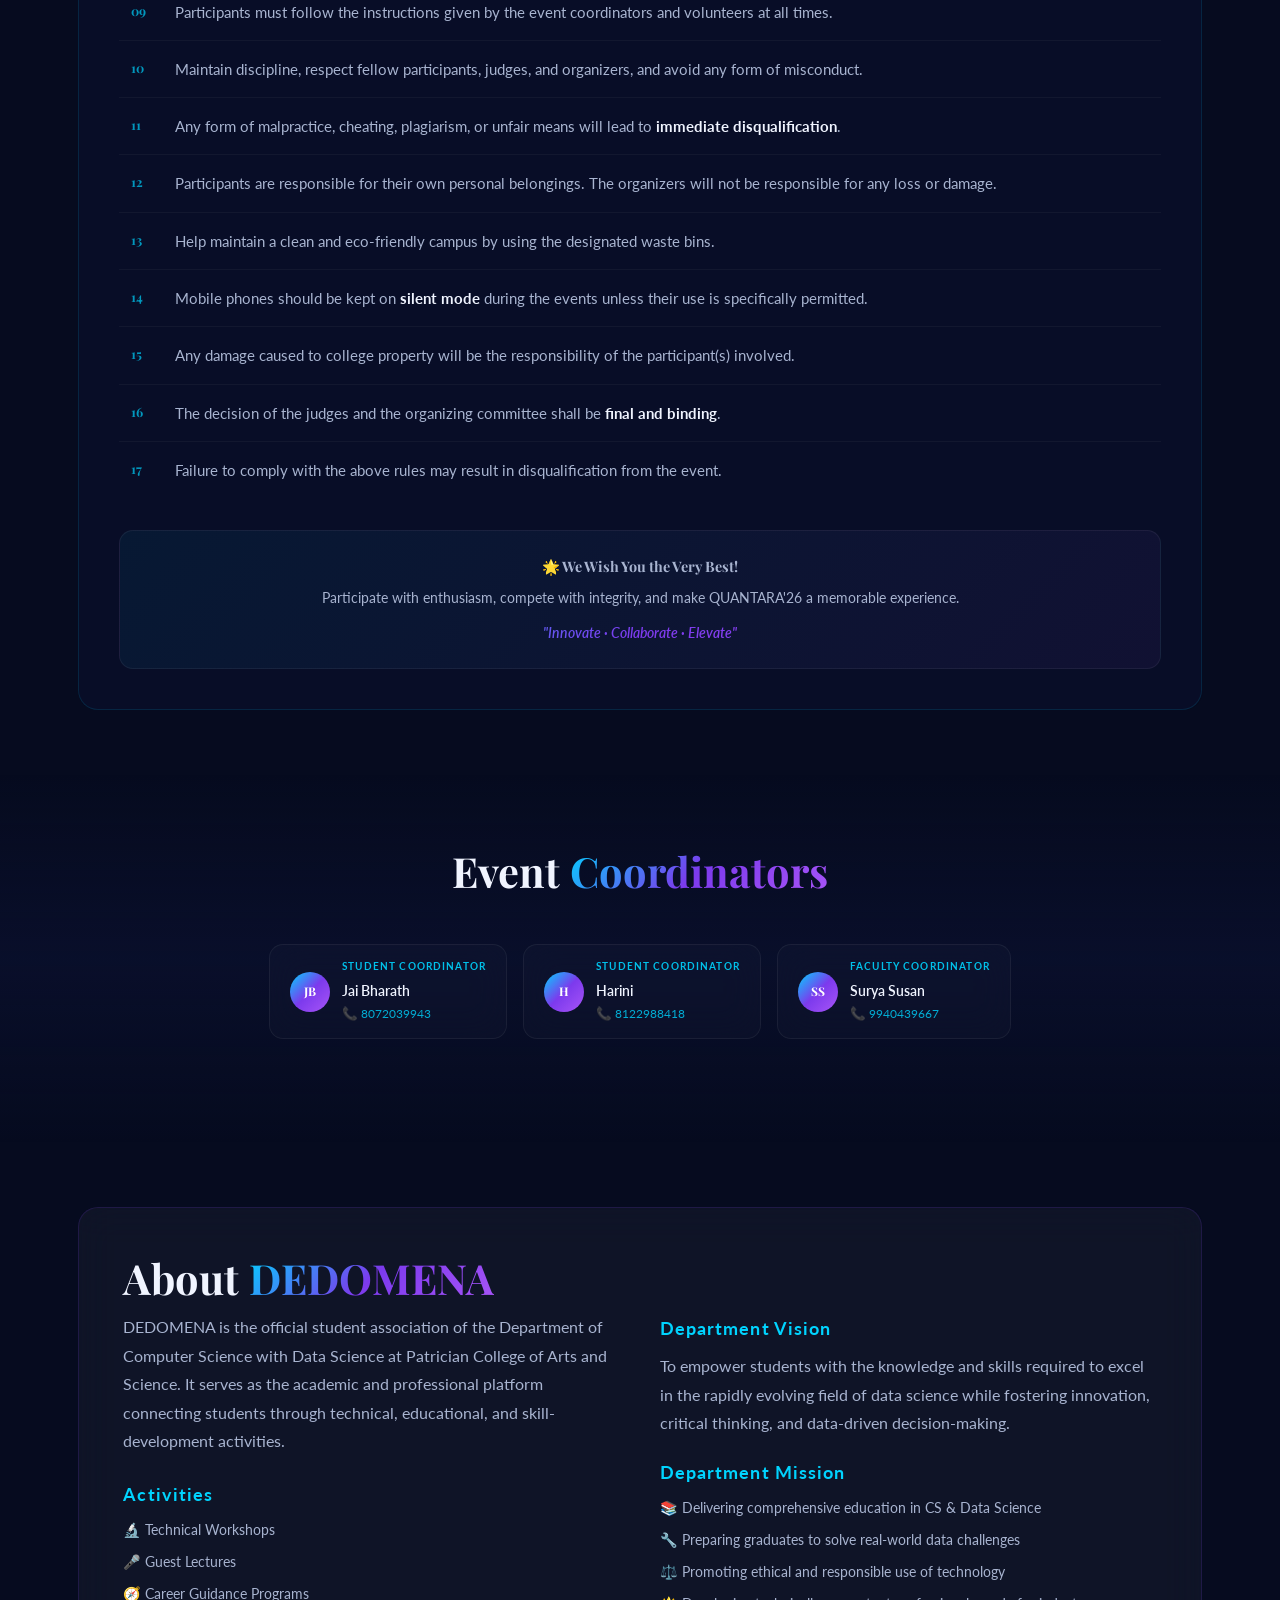
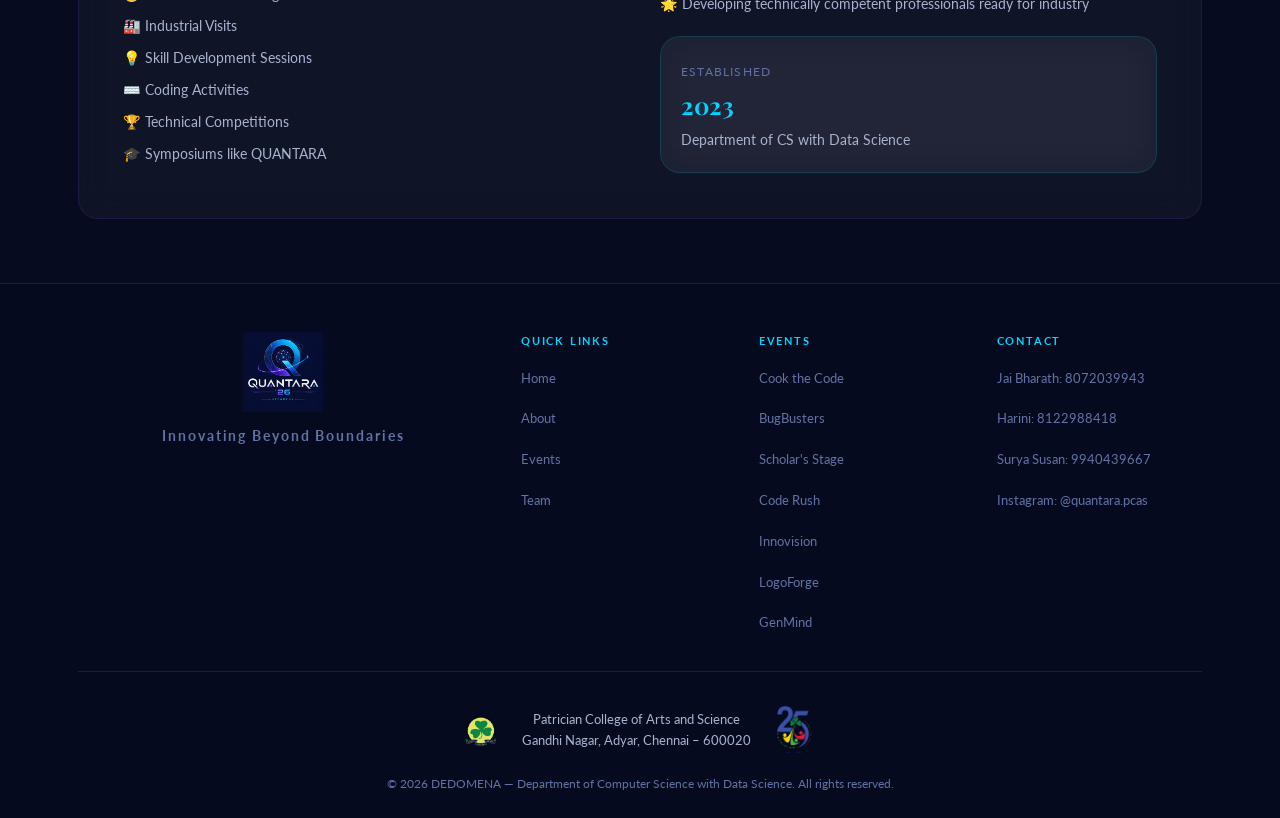
==== commit ec48a097: "Reg button updated" ====
--- a/index.html
+++ b/index.html
@@ -22,6 +22,9 @@
   <link href="https://fonts.googleapis.com/css2?family=Lato:wght@300;400;700&family=Playfair+Display:wght@400;500;600;700&display=swap" rel="stylesheet" />
   <link rel="icon" type="image/png" href="logos/quantara-logo.png" />
   <link rel="stylesheet" href="style.css" />
+  
+  
+  
   <script type="application/ld+json">
   {
     "@context": "https://schema.org",
@@ -78,7 +81,7 @@
         <li><a href="#about" class="nav-link" id="nav-about">About</a></li>
         <li><a href="#general-rules" class="nav-link" id="nav-rules">Rules</a></li>
         <li><a href="#coordinators" class="nav-link" id="nav-coordinators">Team</a></li>
-        <li><a href="#events" class="nav-link register-btn" id="nav-explore">Explore Events</a></li>
+        <li><a href="#events" class="nav-link register-btn" id="nav-explore">Register Now</a></li>
       </ul>
       <button class="hamburger" id="hamburger" aria-label="Toggle menu">
         <span></span><span></span><span></span>
@@ -129,7 +132,7 @@
 
       <div class="hero-actions">
         <a href="#events" class="btn btn-primary" id="explore-events-btn">
-          <span>Explore Events</span>
+          <span>Register Now</span>
           <svg xmlns="http://www.w3.org/2000/svg" width="18" height="18" viewBox="0 0 24 24" fill="none" stroke="currentColor" stroke-width="2" stroke-linecap="round" stroke-linejoin="round"><path d="M5 12h14"/><path d="m12 5 7 7-7 7"/></svg>
         </a>
       </div>
@@ -289,7 +292,7 @@
             <span class="focus-tag">Innovation</span>
           </div>
           <a href="Events/hackathon.html" class="event-register-btn">
-            View more details <span>→</span>
+            Register Now <span>→</span>
           </a>
         </div>
 
@@ -316,7 +319,7 @@
             <span class="focus-tag">Accuracy</span>
           </div>
           <a href="Events/debugging.html" class="event-register-btn">
-            View more details <span>→</span>
+            Register Now <span>→</span>
           </a>
         </div>
 
@@ -343,7 +346,7 @@
             <span class="focus-tag">Presentation</span>
           </div>
           <a href="Events/ppt.html" class="event-register-btn">
-            View more details <span>→</span>
+            Register Now <span>→</span>
           </a>
         </div>
 
@@ -370,7 +373,7 @@
             <span class="focus-tag">Logical Thinking</span>
           </div>
           <a href="Events/quiz.html" class="event-register-btn">
-            View more details <span>→</span>
+            Register Now <span>→</span>
           </a>
         </div>
 
@@ -397,7 +400,7 @@
             <span class="focus-tag">Visual Comm.</span>
           </div>
           <a href="Events/postercreation.html" class="event-register-btn">
-            View more details <span>→</span>
+            Register Now <span>→</span>
           </a>
         </div>
 
@@ -424,7 +427,7 @@
             <span class="focus-tag">Concept Dev.</span>
           </div>
           <a href="Events/logocreation.html" class="event-register-btn">
-            View more details <span>→</span>
+            Register Now <span>→</span>
           </a>
         </div>
 
@@ -451,7 +454,7 @@
             <span class="focus-tag">Critical Thinking</span>
           </div>
           <a href="Events/promptengineering.html" class="event-register-btn">
-            View more details <span>→</span>
+            Register Now <span>→</span>
           </a>
         </div>
 
